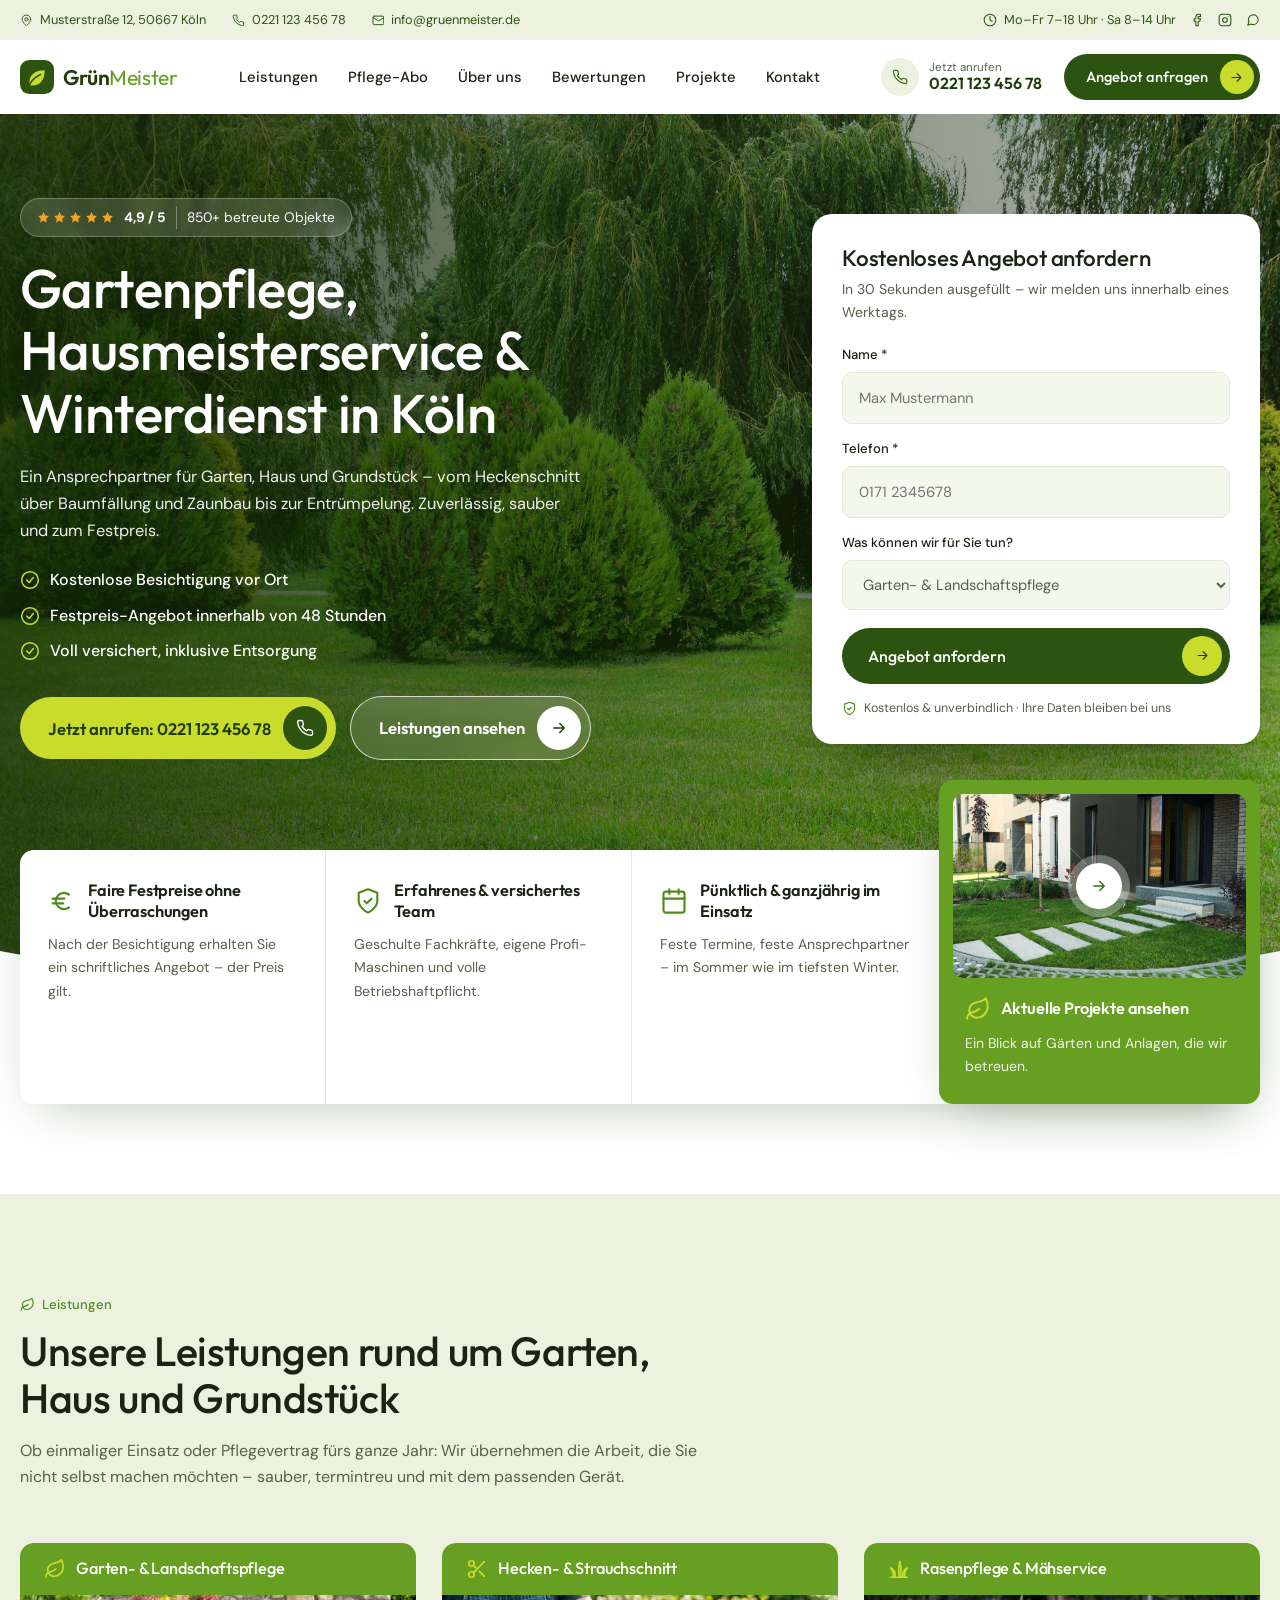
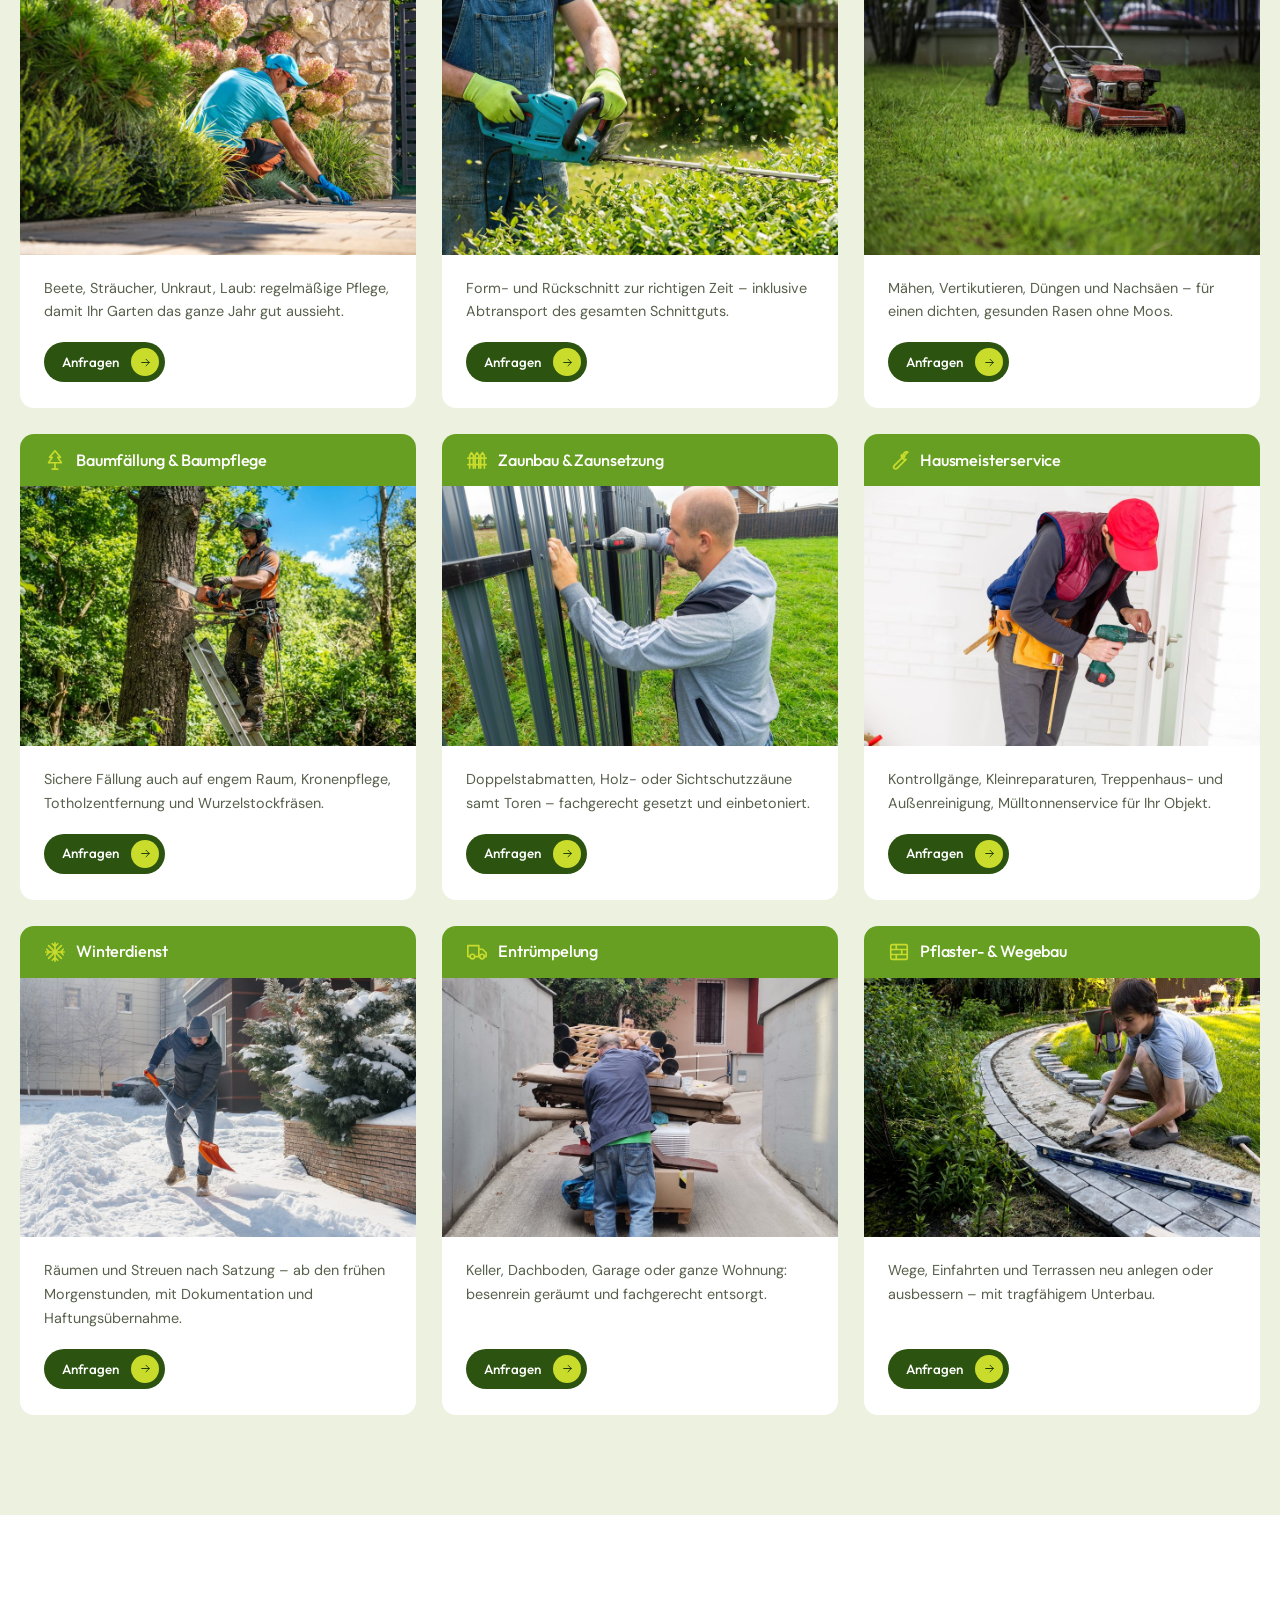
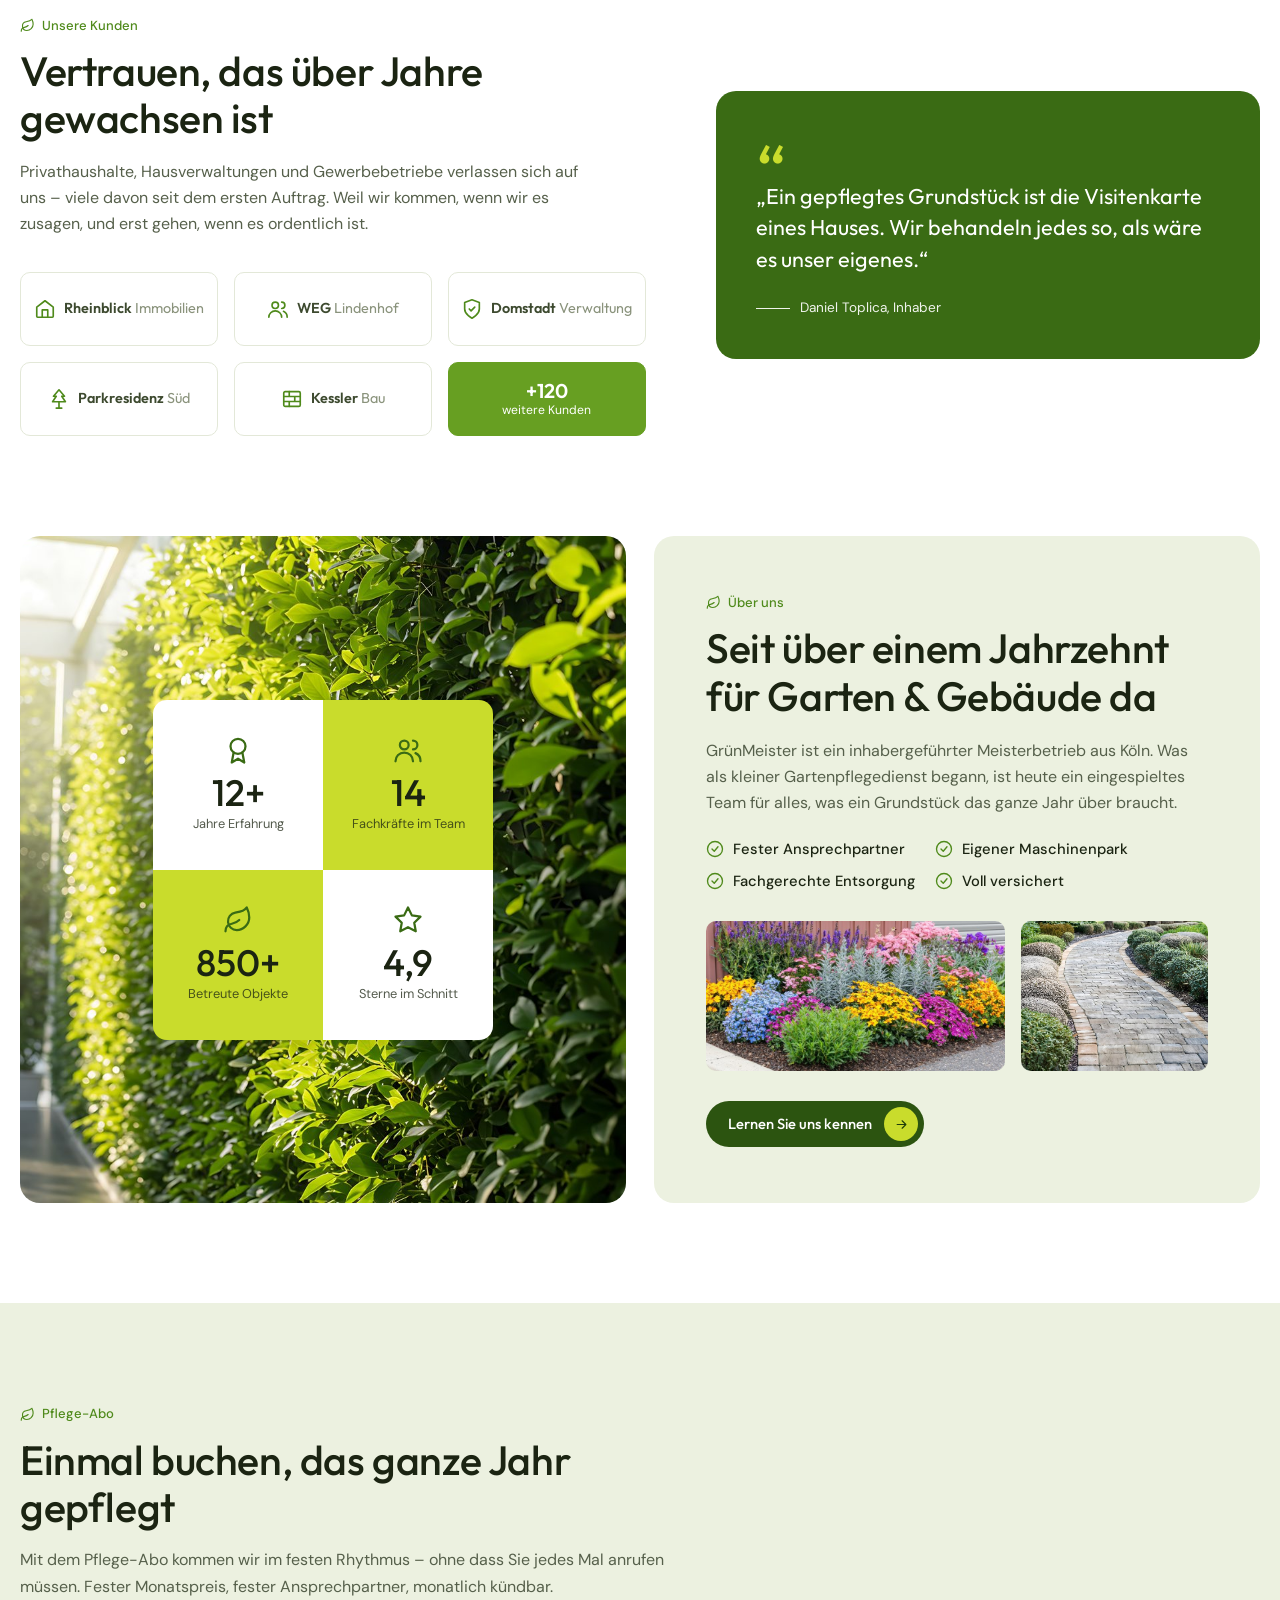
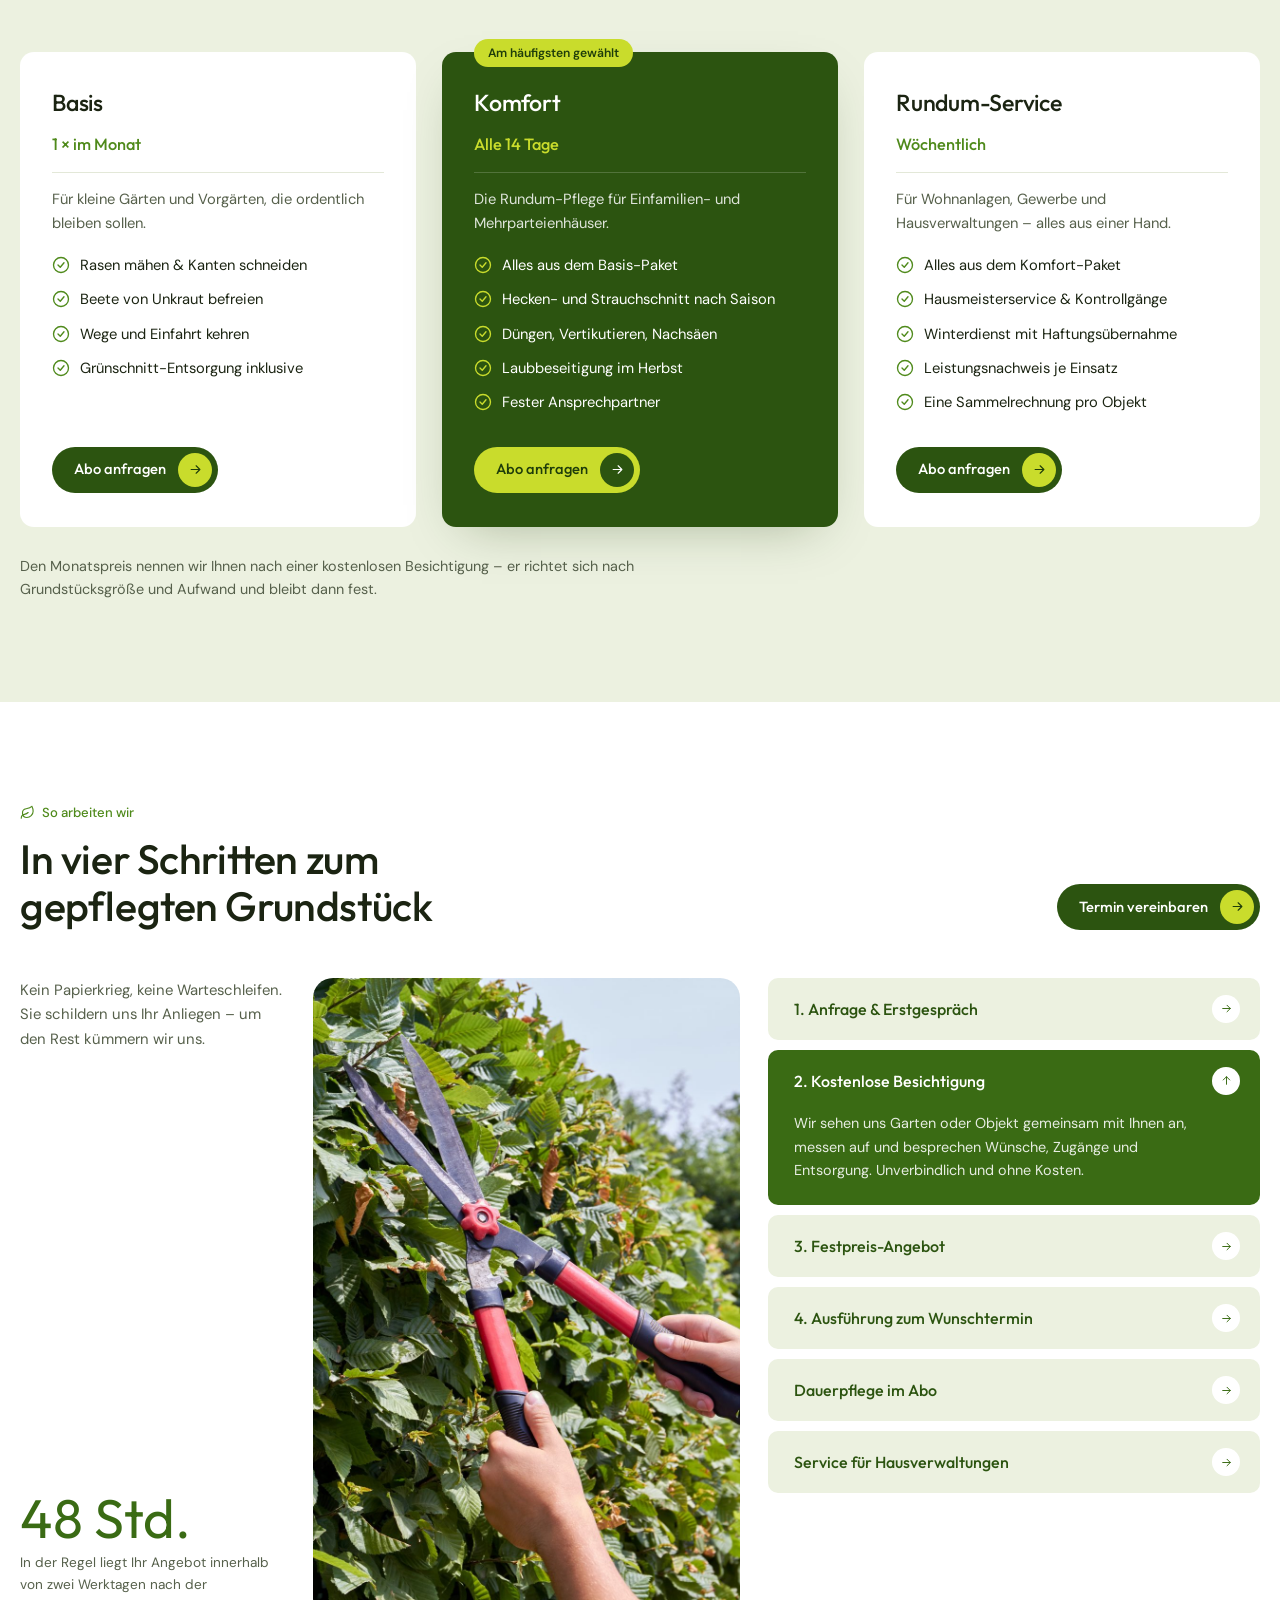
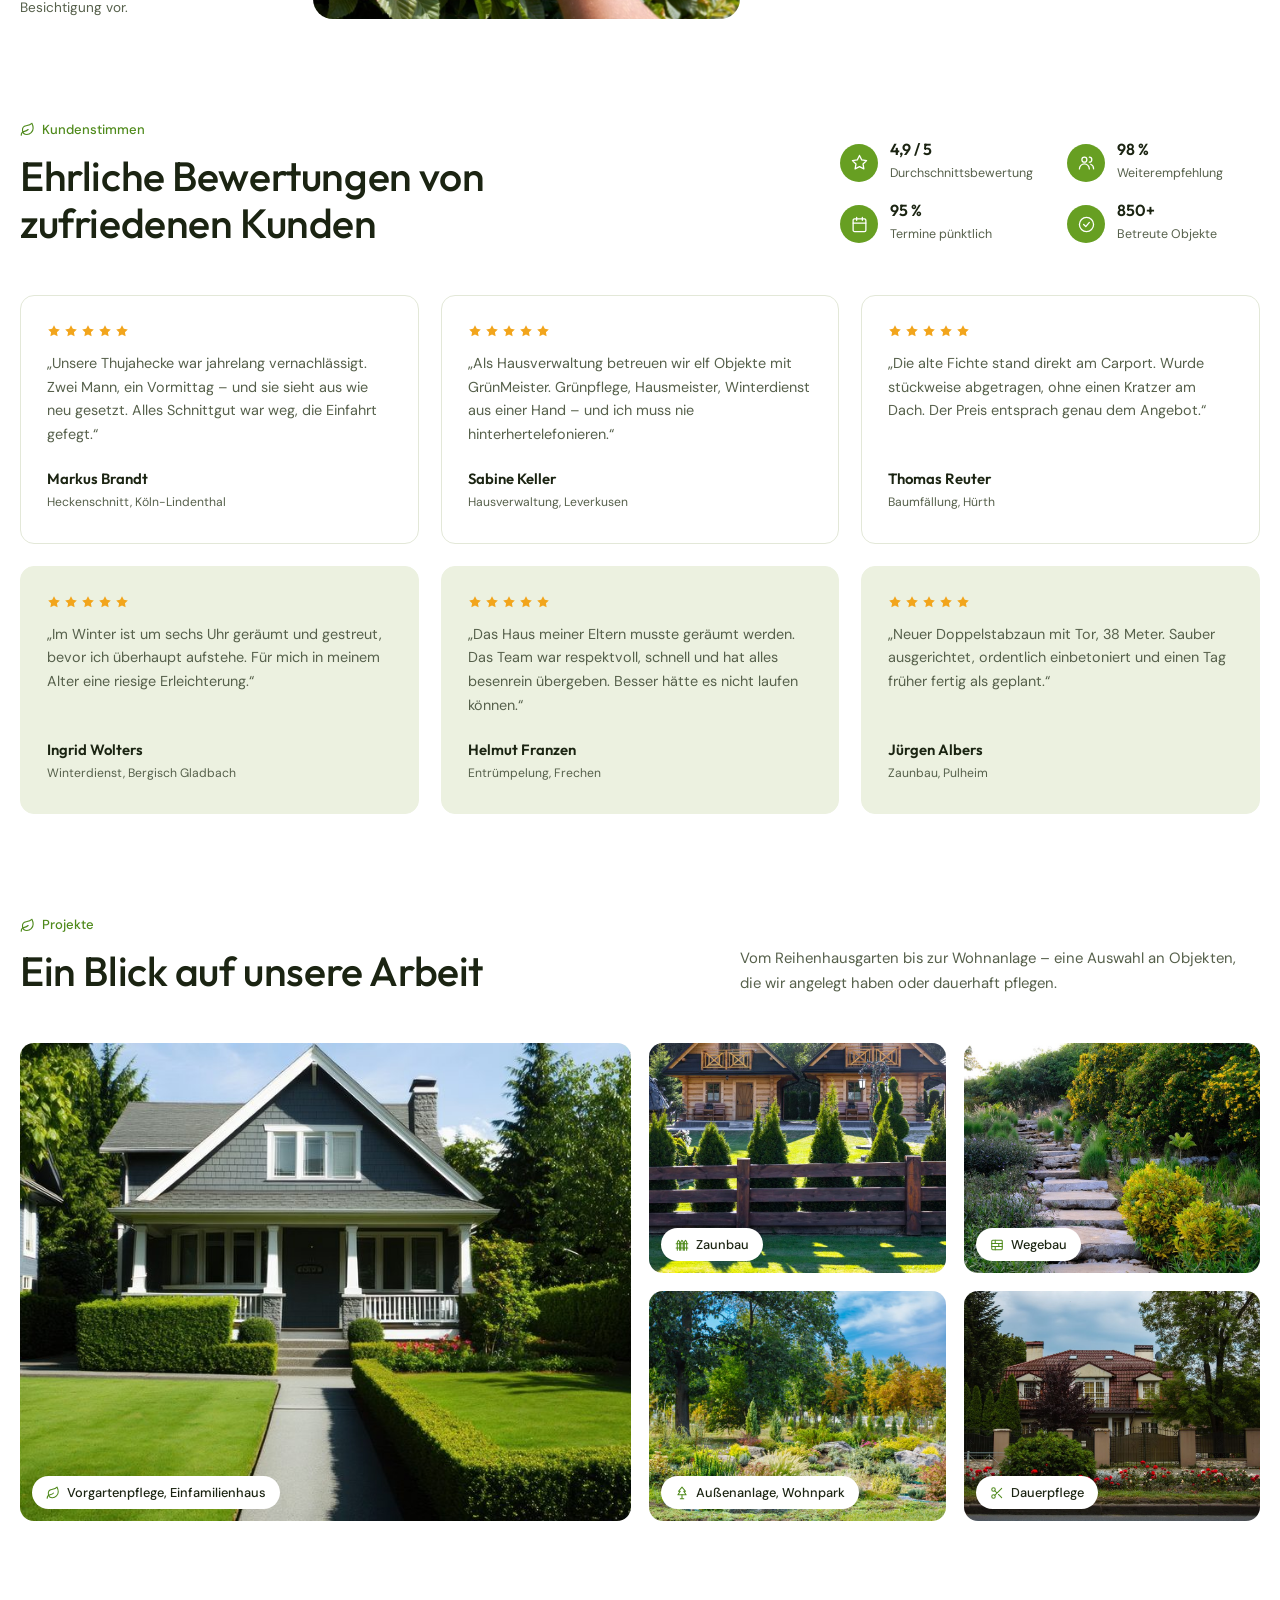
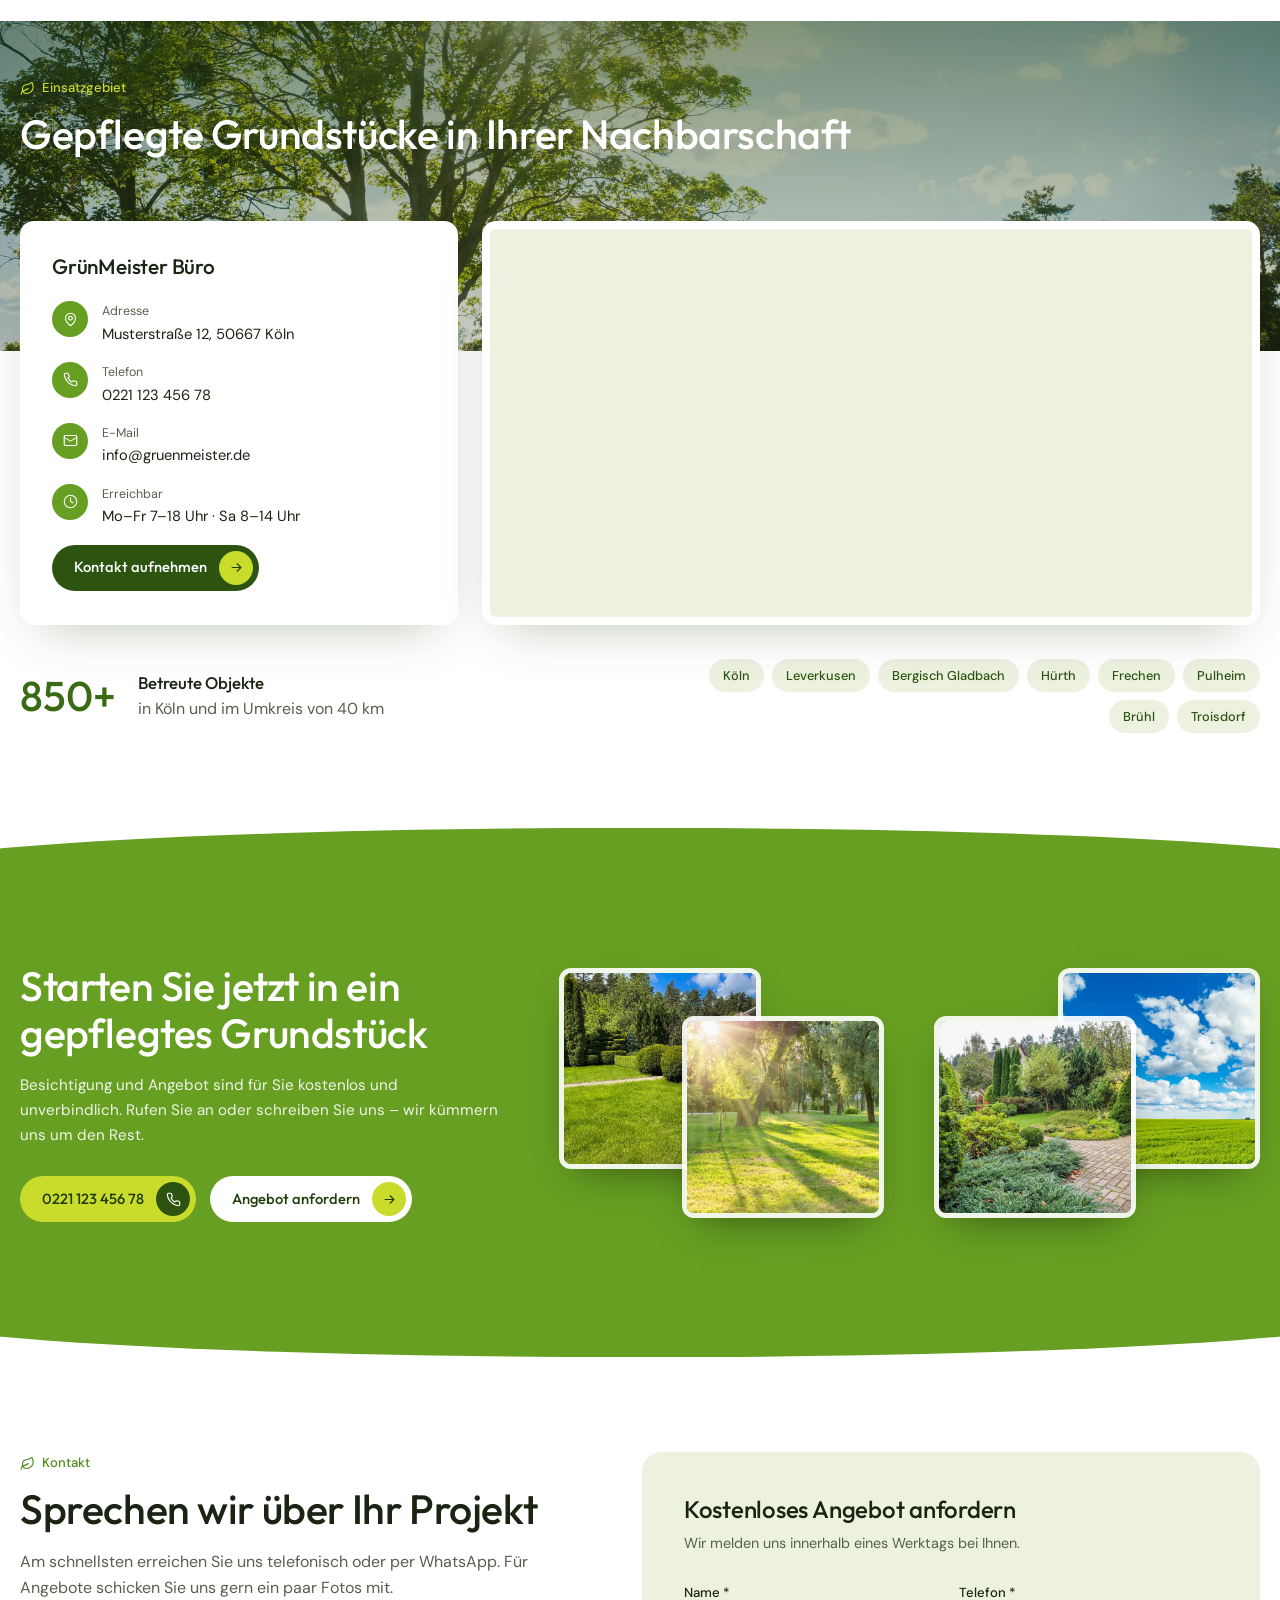
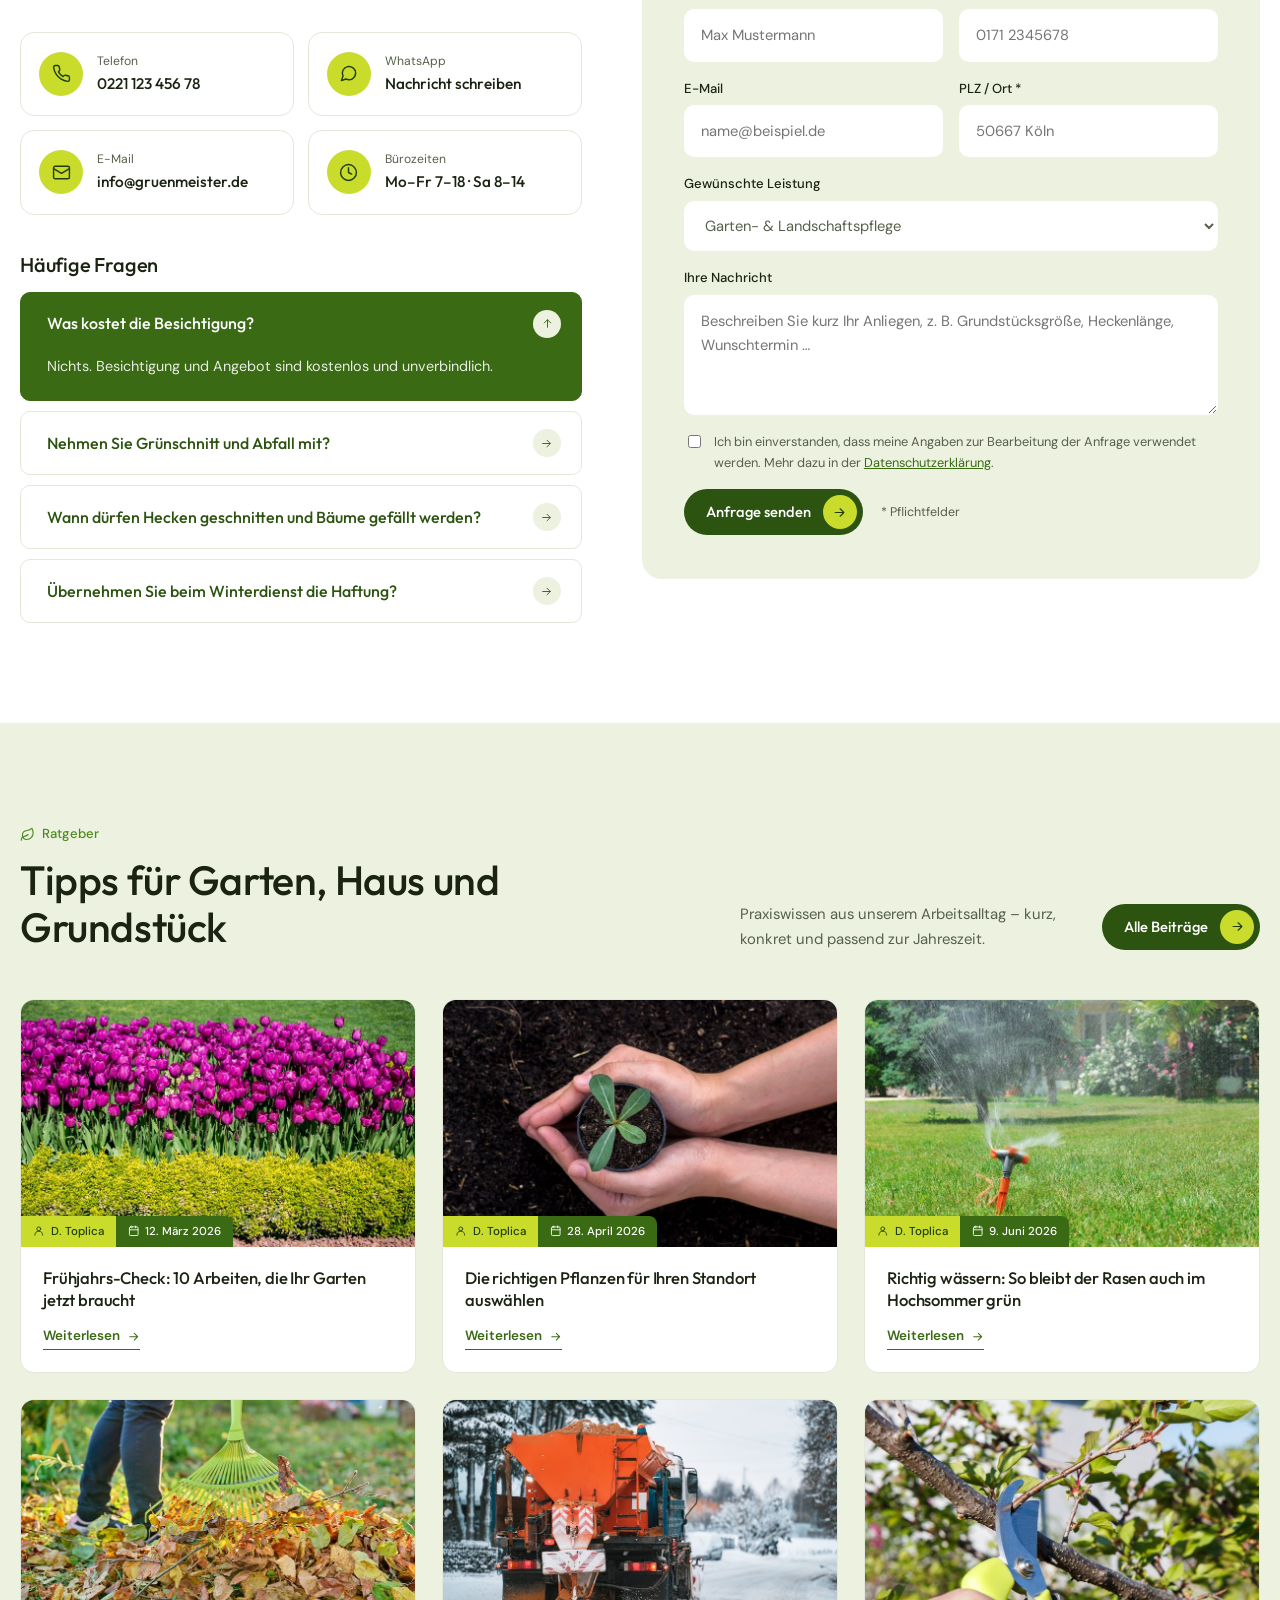
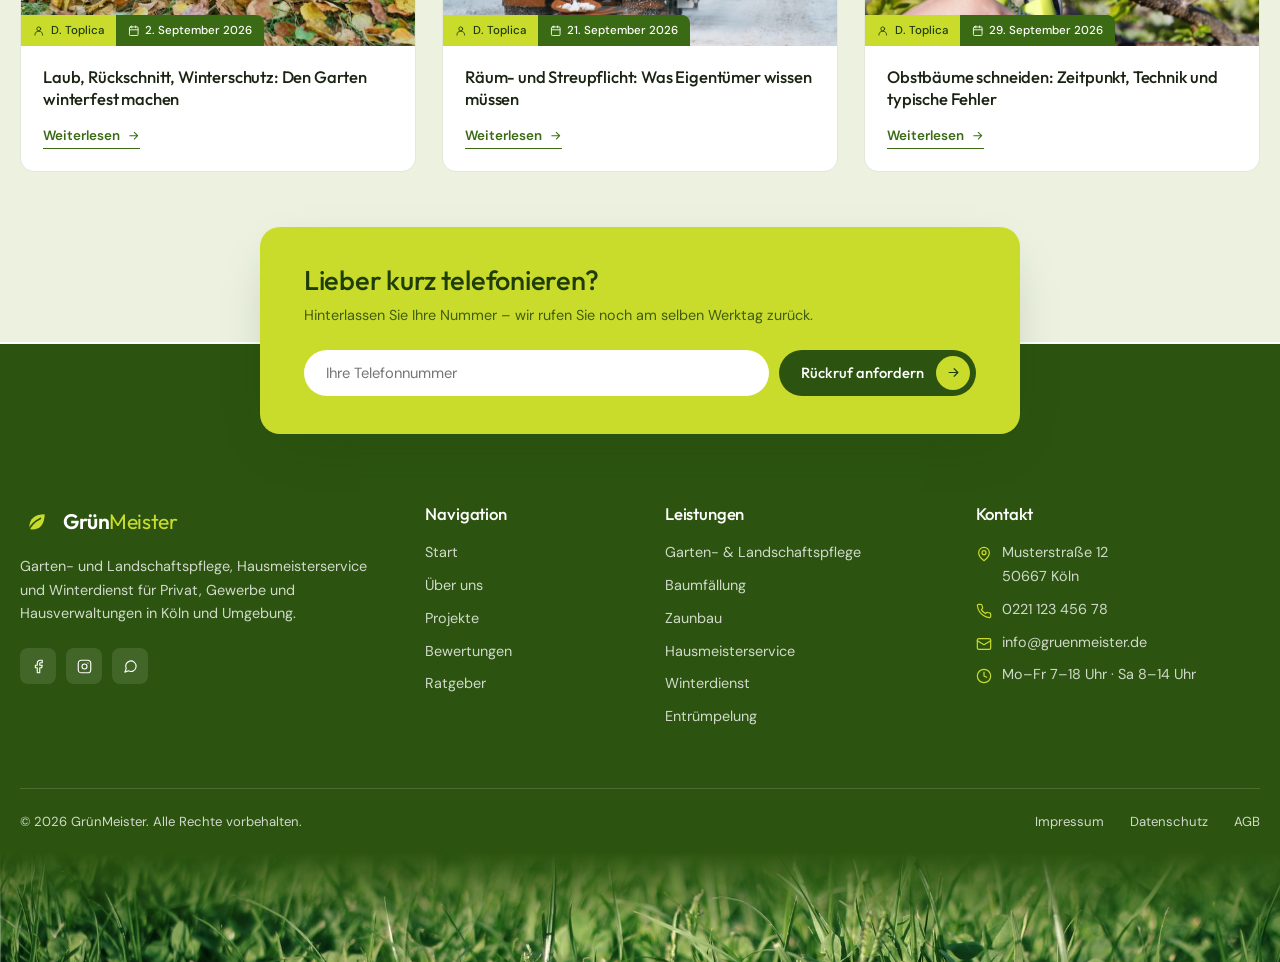
==== index.html @ 28cf7338 "GrünMeister Landingpage: Garten-, Hausmeister- und Winterdienst Statische Seite (HTML/CSS/JS) mit An" ====
<!DOCTYPE html>
<html lang="de">
<head>
<meta charset="utf-8">
<meta name="viewport" content="width=device-width, initial-scale=1">
<title>Gartenpflege, Hausmeisterservice &amp; Winterdienst in Köln | GrünMeister</title>
<meta name="description" content="GrünMeister ist Ihr Partner für Gartenpflege, Heckenschnitt, Baumfällung, Zaunbau, Hausmeisterservice, Winterdienst und Entrümpelung – zuverlässig, sauber und zum Festpreis.">
<!-- Google-Tag (gtag.js / Tag Manager) hier einfügen. Die Seite meldet die Ereignisse
     "phone_click", "whatsapp_click" und "lead_form_submit" an window.dataLayer (siehe assets/js/main.js). -->
<link rel="preconnect" href="https://fonts.googleapis.com">
<link rel="preconnect" href="https://fonts.gstatic.com" crossorigin>
<link href="https://fonts.googleapis.com/css2?family=DM+Sans:wght@400;500;600&family=Outfit:wght@400;500;600&display=swap" rel="stylesheet">
<link rel="stylesheet" href="assets/css/style.css">
<link rel="icon" href="data:image/svg+xml,%3Csvg xmlns='http://www.w3.org/2000/svg' viewBox='0 0 40 40'%3E%3Crect width='40' height='40' rx='11' fill='%232c5410'/%3E%3Cpath d='M11 27c0-10 7-15 18-15 0 11-5 18-15 18-1 0-2-.3-3-.8' fill='%23c9dc2c'/%3E%3C/svg%3E">
</head>
<body>

<!-- Icon-Sprite -->
<svg xmlns="http://www.w3.org/2000/svg" style="display:none">
  <symbol id="leaf" viewBox="0 0 24 24"><path d="M11 20A7 7 0 0 1 9.8 6.1C15.5 5 17 4.5 19 2c1 2 2 4.2 2 8 0 5.5-4.8 10-10 10Z"/><path d="M2 21c0-3 1.9-5.4 5.1-6C9.5 14.5 12 13 13 12"/></symbol>
  <symbol id="arrow" viewBox="0 0 24 24"><path d="M5 12h14M13 6l6 6-6 6"/></symbol>
  <symbol id="chev" viewBox="0 0 24 24"><path d="m6 9 6 6 6-6"/></symbol>
  <symbol id="pin" viewBox="0 0 24 24"><path d="M20 10c0 6-8 12-8 12s-8-6-8-12a8 8 0 0 1 16 0Z"/><circle cx="12" cy="10" r="3"/></symbol>
  <symbol id="mail" viewBox="0 0 24 24"><rect x="2" y="4" width="20" height="16" rx="2"/><path d="m22 7-10 6L2 7"/></symbol>
  <symbol id="phone" viewBox="0 0 24 24"><path d="M22 16.9v3a2 2 0 0 1-2.2 2 19.8 19.8 0 0 1-8.6-3.1 19.5 19.5 0 0 1-6-6A19.8 19.8 0 0 1 2.1 4.2 2 2 0 0 1 4.1 2h3a2 2 0 0 1 2 1.7c.1 1 .4 1.9.7 2.8a2 2 0 0 1-.5 2.1L8.1 9.9a16 16 0 0 0 6 6l1.3-1.3a2 2 0 0 1 2.1-.4c.9.3 1.8.6 2.8.7a2 2 0 0 1 1.7 2Z"/></symbol>
  <symbol id="clock" viewBox="0 0 24 24"><circle cx="12" cy="12" r="10"/><path d="M12 6v6l4 2"/></symbol>
  <symbol id="check" viewBox="0 0 24 24"><circle cx="12" cy="12" r="10"/><path d="m8 12 3 3 5-6"/></symbol>
  <symbol id="star" viewBox="0 0 24 24"><path d="m12 2 3.1 6.3 6.9 1-5 4.9 1.2 6.8-6.2-3.2L5.8 21 7 14.200 2 9.300l6.900-1Z"/></symbol>
  <symbol id="tree" viewBox="0 0 24 24"><path d="M12 22v-7M9 22h6"/><path d="M12 2 6 9h3l-4 6h14l-4-6h3Z"/></symbol>
  <symbol id="scissors" viewBox="0 0 24 24"><circle cx="6" cy="6" r="3"/><circle cx="6" cy="18" r="3"/><path d="M20 4 8.100 15.900M14.500 14.500 20 20M8.100 8.100 12 12"/></symbol>
  <symbol id="grass" viewBox="0 0 24 24"><path d="M3 21h18M6 21c0-5-1-8-3-10 3 1 5 4 5 10M12 21c0-7-1-12 1-17 1 5 2 10 1 17M18 21c0-5 1-8 3-10-3 1-5 4-5 10"/></symbol>
  <symbol id="fence" viewBox="0 0 24 24"><path d="M4 21V7l2-3 2 3v14M10 21V7l2-3 2 3v14M16 21V7l2-3 2 3v14M2 10h20M2 17h20"/></symbol>
  <symbol id="wrench" viewBox="0 0 24 24"><path d="M14.700 6.300a4 4 0 0 0 5 5l-9.900 9.900a2.100 2.100 0 0 1-3-3l9.900-9.900a4 4 0 0 1 5-5l-3 3-1 3Z" transform="rotate(0)"/></symbol>
  <symbol id="snow" viewBox="0 0 24 24"><path d="M12 2v20M2 12h20M5 5l14 14M19 5 5 19M9 3l3 3 3-3M9 21l3-3 3 3M3 9l3 3-3 3M21 9l-3 3 3 3"/></symbol>
  <symbol id="truck" viewBox="0 0 24 24"><path d="M14 17V5H2v12h2M14 9h4l4 4v4h-2M10 17h4"/><circle cx="7" cy="17" r="2.500"/><circle cx="17.500" cy="17" r="2.500"/></symbol>
  <symbol id="bricks" viewBox="0 0 24 24"><rect x="3" y="4" width="18" height="16" rx="1.500"/><path d="M3 9.300h18M3 14.700h18M9 4v5.300M15 9.300v5.400M9 14.700V20"/></symbol>
  <symbol id="shield" viewBox="0 0 24 24"><path d="M12 22s8-4 8-10V5l-8-3-8 3v7c0 6 8 10 8 10Z"/><path d="m9 12 2 2 4-4"/></symbol>
  <symbol id="calendar" viewBox="0 0 24 24"><rect x="3" y="4" width="18" height="18" rx="2"/><path d="M16 2v4M8 2v4M3 10h18"/></symbol>
  <symbol id="user" viewBox="0 0 24 24"><circle cx="12" cy="8" r="4"/><path d="M4 21a8 8 0 0 1 16 0"/></symbol>
  <symbol id="users" viewBox="0 0 24 24"><circle cx="9" cy="8" r="3.500"/><path d="M2 21a7 7 0 0 1 14 0M16 4.500a3.500 3.500 0 0 1 0 7M18 14.500a7 7 0 0 1 4 6.500"/></symbol>
  <symbol id="award" viewBox="0 0 24 24"><circle cx="12" cy="9" r="6"/><path d="m8.500 14-1.500 8 5-3 5 3-1.500-8"/></symbol>
  <symbol id="home" viewBox="0 0 24 24"><path d="m3 10 9-7 9 7v10a1 1 0 0 1-1 1H4a1 1 0 0 1-1-1Z"/><path d="M9 21v-8h6v8"/></symbol>
  <symbol id="euro" viewBox="0 0 24 24"><path d="M18 6.500A7 7 0 1 0 18 17.500M4 10h10M4 14h9"/></symbol>
  <symbol id="menu" viewBox="0 0 24 24"><path d="M4 7h16M4 12h16M4 17h16"/></symbol>
  <symbol id="chat" viewBox="0 0 24 24"><path d="M21 11.500a8.400 8.400 0 0 1-12.300 7.400L3 21l2.100-5.700A8.400 8.400 0 1 1 21 11.500Z"/></symbol>
  <symbol id="fb" viewBox="0 0 24 24"><path d="M18 2h-3a5 5 0 0 0-5 5v3H7v4h3v8h4v-8h3l1-4h-4V7a1 1 0 0 1 1-1h3Z"/></symbol>
  <symbol id="ig" viewBox="0 0 24 24"><rect x="2" y="2" width="20" height="20" rx="5"/><circle cx="12" cy="12" r="4"/><path d="M17.500 6.500h.01"/></symbol>
  <symbol id="logo" viewBox="0 0 40 40"><rect width="40" height="40" rx="11" fill="#2c5410"/><path d="M11 27c0-10 7-15 18-15 0 11-5 18-15 18-1 0-2-.3-3-.8" fill="#c9dc2c"/><path d="M10 31c3-7 8-11 14-14" fill="none" stroke="#2c5410" stroke-width="2" stroke-linecap="round"/></symbol>
</svg>

<div class="topbar">
  <div class="container">
    <ul>
      <li><svg class="i"><use href="#pin"/></svg> Musterstraße 12, 50667 Köln</li>
      <li><a href="tel:+4922112345678"><svg class="i"><use href="#phone"/></svg> 0221 123 456 78</a></li>
      <li class="hide-m"><a href="mailto:info@gruenmeister.de"><svg class="i"><use href="#mail"/></svg> info@gruenmeister.de</a></li>
    </ul>
    <ul class="social">
      <li><svg class="i"><use href="#clock"/></svg> Mo–Fr 7–18 Uhr · Sa 8–14 Uhr</li>
      <li><a href="#" aria-label="Facebook"><svg class="i"><use href="#fb"/></svg></a></li>
      <li><a href="#" aria-label="Instagram"><svg class="i"><use href="#ig"/></svg></a></li>
      <li><a href="#" aria-label="WhatsApp"><svg class="i"><use href="#chat"/></svg></a></li>
    </ul>
  </div>
</div>

<header class="nav">
  <div class="container">
    <a href="#top" class="logo"><svg><use href="#logo"/></svg><b>Grün<span>Meister</span></b></a>
    <nav class="nav-links" id="nav-links">
      <a href="#leistungen">Leistungen</a>
      <a href="#abo">Pflege-Abo</a>
      <a href="#ueber-uns">Über uns</a>
      <a href="#bewertungen">Bewertungen</a>
      <a href="#projekte">Projekte</a>
      <a href="#kontakt">Kontakt</a>
    </nav>
    <div class="nav-cta">
      <a href="tel:+4922112345678" class="nav-phone"><span><svg class="i"><use href="#phone"/></svg></span><div><small>Jetzt anrufen</small>0221 123 456 78</div></a>
      <a href="#kontakt" class="btn">Angebot anfragen <span class="ico"><svg class="i"><use href="#arrow"/></svg></span></a>
    </div>
    <button class="burger" aria-label="Menü" aria-controls="nav-links" aria-expanded="false"><svg class="i"><use href="#menu"/></svg></button>
  </div>
</header>

<main id="top">

<!-- Hero -->
<section class="hero">
  <img class="hero-bg" src="assets/img/hero.jpg" alt="Gepflegter Garten mit Rasenfläche und alten Bäumen">
  <div class="container hero-grid">
    <div class="hero-copy">
      <div class="hero-rating reveal"><span class="stars"><svg class="i"><use href="#star"/></svg><svg class="i"><use href="#star"/></svg><svg class="i"><use href="#star"/></svg><svg class="i"><use href="#star"/></svg><svg class="i"><use href="#star"/></svg></span> <b>4,9 / 5</b><span>850+ betreute Objekte</span></div>
      <h1 class="reveal" style="--d:.05s">Gartenpflege, Hausmeisterservice &amp; Winterdienst in Köln</h1>
      <p class="sub reveal" style="--d:.1s">Ein Ansprechpartner für Garten, Haus und Grundstück – vom Heckenschnitt über Baumfällung und Zaunbau bis zur Entrümpelung. Zuverlässig, sauber und zum Festpreis.</p>
      <ul class="hero-checks reveal" style="--d:.15s">
        <li><svg class="i"><use href="#check"/></svg> Kostenlose Besichtigung vor Ort</li>
        <li><svg class="i"><use href="#check"/></svg> Festpreis-Angebot innerhalb von 48 Stunden</li>
        <li><svg class="i"><use href="#check"/></svg> Voll versichert, inklusive Entsorgung</li>
      </ul>
      <div class="hero-actions reveal" style="--d:.2s">
        <a href="tel:+4922112345678" class="btn btn-lime">Jetzt anrufen: 0221 123 456 78 <span class="ico"><svg class="i"><use href="#phone"/></svg></span></a>
        <a href="#leistungen" class="btn btn-ghost">Leistungen ansehen <span class="ico"><svg class="i"><use href="#arrow"/></svg></span></a>
      </div>
    </div>
    <div class="hero-form reveal" style="--d:.15s" data-form-wrap>
      <h2>Kostenloses Angebot anfordern</h2>
      <p>In 30 Sekunden ausgefüllt – wir melden uns innerhalb eines Werktags.</p>
      <form data-demo data-form-name="hero">
        <div class="field"><label for="h-name">Name *</label><input id="h-name" name="name" required autocomplete="name" placeholder="Max Mustermann"></div>
        <div class="field"><label for="h-tel">Telefon *</label><input id="h-tel" name="telefon" type="tel" required autocomplete="tel" placeholder="0171 2345678"></div>
        <div class="field"><label for="h-leistung">Was können wir für Sie tun?</label>
          <select id="h-leistung" name="leistung">
            <option>Garten- &amp; Landschaftspflege</option>
            <option>Hecken- &amp; Strauchschnitt</option>
            <option>Rasenpflege &amp; Mähservice</option>
            <option>Baumfällung &amp; Baumpflege</option>
            <option>Zaunbau &amp; Zaunsetzung</option>
            <option>Hausmeisterservice</option>
            <option>Winterdienst</option>
            <option>Entrümpelung</option>
            <option>Pflaster- &amp; Wegebau</option>
            <option>Pflege-Abo</option>
            <option>Sonstiges</option>
          </select>
        </div>
        <button class="btn btn-block" type="submit">Angebot anfordern <span class="ico"><svg class="i"><use href="#arrow"/></svg></span></button>
      </form>
      <div class="form-ok" role="status">Vielen Dank! Wir melden uns in Kürze bei Ihnen.</div>
      <small class="hero-form-note"><svg class="i"><use href="#shield"/></svg> Kostenlos &amp; unverbindlich · Ihre Daten bleiben bei uns</small>
    </div>
  </div>
  <svg class="hero-curve" viewBox="0 0 1440 90" preserveAspectRatio="none" aria-hidden="true"><path d="M0 90V40C360 100 1080 100 1440 40v50Z" fill="#fff"/></svg>
</section>

<div class="features">
  <div class="container">
    <div class="features-card reveal">
      <div class="feature">
        <div class="feature-top"><svg class="i"><use href="#euro"/></svg><h3>Faire Festpreise ohne Überraschungen</h3></div>
        <p>Nach der Besichtigung erhalten Sie ein schriftliches Angebot – der Preis gilt.</p>
      </div>
      <div class="feature">
        <div class="feature-top"><svg class="i"><use href="#shield"/></svg><h3>Erfahrenes &amp; versichertes Team</h3></div>
        <p>Geschulte Fachkräfte, eigene Profi-Maschinen und volle Betriebshaftpflicht.</p>
      </div>
      <div class="feature">
        <div class="feature-top"><svg class="i"><use href="#calendar"/></svg><h3>Pünktlich &amp; ganzjährig im Einsatz</h3></div>
        <p>Feste Termine, feste Ansprechpartner – im Sommer wie im tiefsten Winter.</p>
      </div>
      <a href="#projekte" class="feature-highlight">
        <div class="thumb"><img src="assets/img/hero-card.jpg" alt="Vorgarten mit Trittplatten und frischem Rasen"><span><svg class="i"><use href="#arrow"/></svg></span></div>
        <h3><svg class="i"><use href="#leaf"/></svg> Aktuelle Projekte ansehen</h3>
        <p>Ein Blick auf Gärten und Anlagen, die wir betreuen.</p>
      </a>
    </div>
  </div>
</div>

<!-- Leistungen -->
<section class="section bg-sage" id="leistungen">
  <div class="container">
    <div class="section-head reveal">
      <span class="eyebrow"><svg class="i"><use href="#leaf"/></svg> Leistungen</span>
      <h2>Unsere Leistungen rund um Garten, Haus und Grundstück</h2>
      <p>Ob einmaliger Einsatz oder Pflegevertrag fürs ganze Jahr: Wir übernehmen die Arbeit, die Sie nicht selbst machen möchten – sauber, termintreu und mit dem passenden Gerät.</p>
    </div>
    <div class="services">
      <article class="service reveal">
        <header><svg class="i"><use href="#leaf"/></svg><h3>Garten- &amp; Landschaftspflege</h3></header>
        <div class="pic"><img src="assets/img/leistung-gartenpflege.jpg" alt="Gärtner pflegt ein Beet vor einer Natursteinmauer" loading="lazy"></div>
        <div class="body"><p>Beete, Sträucher, Unkraut, Laub: regelmäßige Pflege, damit Ihr Garten das ganze Jahr gut aussieht.</p><a href="#kontakt" class="btn btn-sm">Anfragen <span class="ico"><svg class="i"><use href="#arrow"/></svg></span></a></div>
      </article>
      <article class="service reveal" style="--d:.08s">
        <header><svg class="i"><use href="#scissors"/></svg><h3>Hecken- &amp; Strauchschnitt</h3></header>
        <div class="pic"><img src="assets/img/leistung-hecke.jpg" alt="Hecke wird mit der Heckenschere in Form geschnitten" loading="lazy"></div>
        <div class="body"><p>Form- und Rückschnitt zur richtigen Zeit – inklusive Abtransport des gesamten Schnittguts.</p><a href="#kontakt" class="btn btn-sm">Anfragen <span class="ico"><svg class="i"><use href="#arrow"/></svg></span></a></div>
      </article>
      <article class="service reveal" style="--d:.16s">
        <header><svg class="i"><use href="#grass"/></svg><h3>Rasenpflege &amp; Mähservice</h3></header>
        <div class="pic"><img src="assets/img/leistung-rasen.jpg" alt="Rasenmäher auf dichtem grünen Rasen" loading="lazy"></div>
        <div class="body"><p>Mähen, Vertikutieren, Düngen und Nachsäen – für einen dichten, gesunden Rasen ohne Moos.</p><a href="#kontakt" class="btn btn-sm">Anfragen <span class="ico"><svg class="i"><use href="#arrow"/></svg></span></a></div>
      </article>
      <article class="service reveal">
        <header><svg class="i"><use href="#tree"/></svg><h3>Baumfällung &amp; Baumpflege</h3></header>
        <div class="pic"><img src="assets/img/leistung-baum.jpg" alt="Baumpfleger mit Motorsäge am Stamm" loading="lazy"></div>
        <div class="body"><p>Sichere Fällung auch auf engem Raum, Kronenpflege, Totholzentfernung und Wurzelstockfräsen.</p><a href="#kontakt" class="btn btn-sm">Anfragen <span class="ico"><svg class="i"><use href="#arrow"/></svg></span></a></div>
      </article>
      <article class="service reveal" style="--d:.08s">
        <header><svg class="i"><use href="#fence"/></svg><h3>Zaunbau &amp; Zaunsetzung</h3></header>
        <div class="pic"><img src="assets/img/leistung-zaun.jpg" alt="Monteur verschraubt einen Metallzaun" loading="lazy"></div>
        <div class="body"><p>Doppelstabmatten, Holz- oder Sichtschutzzäune samt Toren – fachgerecht gesetzt und einbetoniert.</p><a href="#kontakt" class="btn btn-sm">Anfragen <span class="ico"><svg class="i"><use href="#arrow"/></svg></span></a></div>
      </article>
      <article class="service reveal" style="--d:.16s">
        <header><svg class="i"><use href="#wrench"/></svg><h3>Hausmeisterservice</h3></header>
        <div class="pic"><img src="assets/img/leistung-hausmeister.jpg" alt="Hausmeister repariert ein Türschloss" loading="lazy"></div>
        <div class="body"><p>Kontrollgänge, Kleinreparaturen, Treppenhaus- und Außenreinigung, Mülltonnenservice für Ihr Objekt.</p><a href="#kontakt" class="btn btn-sm">Anfragen <span class="ico"><svg class="i"><use href="#arrow"/></svg></span></a></div>
      </article>
      <article class="service reveal">
        <header><svg class="i"><use href="#snow"/></svg><h3>Winterdienst</h3></header>
        <div class="pic"><img src="assets/img/leistung-winter.jpg" alt="Schneeräumung auf einem Gehweg vor dem Haus" loading="lazy"></div>
        <div class="body"><p>Räumen und Streuen nach Satzung – ab den frühen Morgenstunden, mit Dokumentation und Haftungsübernahme.</p><a href="#kontakt" class="btn btn-sm">Anfragen <span class="ico"><svg class="i"><use href="#arrow"/></svg></span></a></div>
      </article>
      <article class="service reveal" style="--d:.08s">
        <header><svg class="i"><use href="#truck"/></svg><h3>Entrümpelung</h3></header>
        <div class="pic"><img src="assets/img/leistung-entruempelung.jpg" alt="Mitarbeiter transportiert Sperrgut mit einem Wagen ab" loading="lazy"></div>
        <div class="body"><p>Keller, Dachboden, Garage oder ganze Wohnung: besenrein geräumt und fachgerecht entsorgt.</p><a href="#kontakt" class="btn btn-sm">Anfragen <span class="ico"><svg class="i"><use href="#arrow"/></svg></span></a></div>
      </article>
      <article class="service reveal" style="--d:.16s">
        <header><svg class="i"><use href="#bricks"/></svg><h3>Pflaster- &amp; Wegebau</h3></header>
        <div class="pic"><img src="assets/img/leistung-pflaster.jpg" alt="Gartenweg wird mit Pflastersteinen verlegt" loading="lazy"></div>
        <div class="body"><p>Wege, Einfahrten und Terrassen neu anlegen oder ausbessern – mit tragfähigem Unterbau.</p><a href="#kontakt" class="btn btn-sm">Anfragen <span class="ico"><svg class="i"><use href="#arrow"/></svg></span></a></div>
      </article>
    </div>
  </div>
</section>

<!-- Kunden -->
<section class="section" id="kunden">
  <div class="container clients">
    <div class="reveal">
      <span class="eyebrow"><svg class="i"><use href="#leaf"/></svg> Unsere Kunden</span>
      <h2>Vertrauen, das über Jahre gewachsen ist</h2>
      <p class="lead">Privathaushalte, Hausverwaltungen und Gewerbebetriebe verlassen sich auf uns – viele davon seit dem ersten Auftrag. Weil wir kommen, wenn wir es zusagen, und erst gehen, wenn es ordentlich ist.</p>
      <div class="logo-grid">
        <div class="logo-tile"><svg class="i"><use href="#home"/></svg><span>Rheinblick <small>Immobilien</small></span></div>
        <div class="logo-tile"><svg class="i"><use href="#users"/></svg><span>WEG <small>Lindenhof</small></span></div>
        <div class="logo-tile"><svg class="i"><use href="#shield"/></svg><span>Domstadt <small>Verwaltung</small></span></div>
        <div class="logo-tile"><svg class="i"><use href="#tree"/></svg><span>Parkresidenz <small>Süd</small></span></div>
        <div class="logo-tile"><svg class="i"><use href="#bricks"/></svg><span>Kessler <small>Bau</small></span></div>
        <div class="logo-tile more"><b>+120</b><span>weitere Kunden</span></div>
      </div>
    </div>
    <figure class="owner reveal" style="--d:.15s">
      <span class="qmark">“</span>
      <figcaption>
        <blockquote>„Ein gepflegtes Grundstück ist die Visitenkarte eines Hauses. Wir behandeln jedes so, als wäre es unser eigenes.“</blockquote>
        <cite>Daniel Toplica, Inhaber</cite>
      </figcaption>
    </figure>
  </div>
</section>

<!-- Über uns -->
<section class="section" id="ueber-uns" style="padding-top:0">
  <div class="container about">
    <div class="stats-card reveal">
      <img src="assets/img/stats.jpg" alt="" loading="lazy">
      <div class="stats-grid">
        <div class="stat"><svg class="i"><use href="#award"/></svg><b>12+</b><span>Jahre Erfahrung</span></div>
        <div class="stat"><svg class="i"><use href="#users"/></svg><b>14</b><span>Fachkräfte im Team</span></div>
        <div class="stat"><svg class="i"><use href="#leaf"/></svg><b>850+</b><span>Betreute Objekte</span></div>
        <div class="stat"><svg class="i"><use href="#star"/></svg><b>4,9</b><span>Sterne im Schnitt</span></div>
      </div>
    </div>
    <div class="about-card reveal" style="--d:.15s">
      <span class="eyebrow"><svg class="i"><use href="#leaf"/></svg> Über uns</span>
      <h2>Seit über einem Jahrzehnt für Garten &amp; Gebäude da</h2>
      <p>GrünMeister ist ein inhabergeführter Meisterbetrieb aus Köln. Was als kleiner Gartenpflegedienst begann, ist heute ein eingespieltes Team für alles, was ein Grundstück das ganze Jahr über braucht.</p>
      <ul class="checks">
        <li><svg class="i"><use href="#check"/></svg> Fester Ansprechpartner</li>
        <li><svg class="i"><use href="#check"/></svg> Eigener Maschinenpark</li>
        <li><svg class="i"><use href="#check"/></svg> Fachgerechte Entsorgung</li>
        <li><svg class="i"><use href="#check"/></svg> Voll versichert</li>
      </ul>
      <div class="about-imgs">
        <img src="assets/img/about-1.jpg" alt="Bunt bepflanztes Staudenbeet" loading="lazy">
        <img src="assets/img/about-2.jpg" alt="Gepflasterter Gartenweg mit Formgehölzen" loading="lazy">
      </div>
      <a href="#kontakt" class="btn">Lernen Sie uns kennen <span class="ico"><svg class="i"><use href="#arrow"/></svg></span></a>
    </div>
  </div>
</section>

<!-- Abo -->
<section class="section bg-sage" id="abo">
  <div class="container">
    <div class="section-head reveal">
      <span class="eyebrow"><svg class="i"><use href="#leaf"/></svg> Pflege-Abo</span>
      <h2>Einmal buchen, das ganze Jahr gepflegt</h2>
      <p>Mit dem Pflege-Abo kommen wir im festen Rhythmus – ohne dass Sie jedes Mal anrufen müssen. Fester Monatspreis, fester Ansprechpartner, monatlich kündbar.</p>
    </div>
    <div class="plans">
      <article class="plan reveal" style="--d:0s">
        <h3>Basis</h3>
        <div class="rhythm">1 × im Monat</div>
        <p>Für kleine Gärten und Vorgärten, die ordentlich bleiben sollen.</p>
        <ul><li><svg class="i"><use href="#check"/></svg> Rasen mähen &amp; Kanten schneiden</li><li><svg class="i"><use href="#check"/></svg> Beete von Unkraut befreien</li><li><svg class="i"><use href="#check"/></svg> Wege und Einfahrt kehren</li><li><svg class="i"><use href="#check"/></svg> Grünschnitt-Entsorgung inklusive</li></ul>
        <a href="#kontakt" class="btn" data-service="Pflege-Abo">Abo anfragen <span class="ico"><svg class="i"><use href="#arrow"/></svg></span></a>
      </article>
      <article class="plan featured reveal" style="--d:0.08s">
        <span class="tag">Am häufigsten gewählt</span><h3>Komfort</h3>
        <div class="rhythm">Alle 14 Tage</div>
        <p>Die Rundum-Pflege für Einfamilien- und Mehrparteienhäuser.</p>
        <ul><li><svg class="i"><use href="#check"/></svg> Alles aus dem Basis-Paket</li><li><svg class="i"><use href="#check"/></svg> Hecken- und Strauchschnitt nach Saison</li><li><svg class="i"><use href="#check"/></svg> Düngen, Vertikutieren, Nachsäen</li><li><svg class="i"><use href="#check"/></svg> Laubbeseitigung im Herbst</li><li><svg class="i"><use href="#check"/></svg> Fester Ansprechpartner</li></ul>
        <a href="#kontakt" class="btn btn-lime" data-service="Pflege-Abo">Abo anfragen <span class="ico"><svg class="i"><use href="#arrow"/></svg></span></a>
      </article>
      <article class="plan reveal" style="--d:0.16s">
        <h3>Rundum-Service</h3>
        <div class="rhythm">Wöchentlich</div>
        <p>Für Wohnanlagen, Gewerbe und Hausverwaltungen – alles aus einer Hand.</p>
        <ul><li><svg class="i"><use href="#check"/></svg> Alles aus dem Komfort-Paket</li><li><svg class="i"><use href="#check"/></svg> Hausmeisterservice &amp; Kontrollgänge</li><li><svg class="i"><use href="#check"/></svg> Winterdienst mit Haftungsübernahme</li><li><svg class="i"><use href="#check"/></svg> Leistungsnachweis je Einsatz</li><li><svg class="i"><use href="#check"/></svg> Eine Sammelrechnung pro Objekt</li></ul>
        <a href="#kontakt" class="btn" data-service="Pflege-Abo">Abo anfragen <span class="ico"><svg class="i"><use href="#arrow"/></svg></span></a>
      </article>
    </div>
    <p class="plan-note reveal">Den Monatspreis nennen wir Ihnen nach einer kostenlosen Besichtigung – er richtet sich nach Grundstücksgröße und Aufwand und bleibt dann fest.</p>
  </div>
</section>

<!-- Ablauf -->
<section class="section" id="ablauf">
  <div class="container">
    <div class="split-head reveal">
      <div>
        <span class="eyebrow"><svg class="i"><use href="#leaf"/></svg> So arbeiten wir</span>
        <h2>In vier Schritten zum gepflegten Grundstück</h2>
      </div>
      <a href="#kontakt" class="btn">Termin vereinbaren <span class="ico"><svg class="i"><use href="#arrow"/></svg></span></a>
    </div>
    <div class="process">
      <div class="process-intro reveal">
        <p>Kein Papierkrieg, keine Warteschleifen. Sie schildern uns Ihr Anliegen – um den Rest kümmern wir uns.</p>
        <div><span class="big">48 Std.</span><small>In der Regel liegt Ihr Angebot innerhalb von zwei Werktagen nach der Besichtigung vor.</small></div>
      </div>
      <div class="process-img reveal" style="--d:.1s"><img src="assets/img/ablauf.jpg" alt="Heckenschnitt mit der Handschere" loading="lazy"></div>
      <div class="acc reveal" style="--d:.2s">
        <div class="acc-item">
          <button aria-expanded="false">1. Anfrage &amp; Erstgespräch <span class="ico"><svg class="i"><use href="#arrow"/></svg></span></button>
          <div class="acc-panel"><div><p>Rufen Sie an oder schreiben Sie uns. Wir klären kurz, worum es geht, und vereinbaren einen Termin vor Ort.</p></div></div>
        </div>
        <div class="acc-item open">
          <button aria-expanded="true">2. Kostenlose Besichtigung <span class="ico"><svg class="i"><use href="#arrow"/></svg></span></button>
          <div class="acc-panel"><div><p>Wir sehen uns Garten oder Objekt gemeinsam mit Ihnen an, messen auf und besprechen Wünsche, Zugänge und Entsorgung. Unverbindlich und ohne Kosten.</p></div></div>
        </div>
        <div class="acc-item">
          <button aria-expanded="false">3. Festpreis-Angebot <span class="ico"><svg class="i"><use href="#arrow"/></svg></span></button>
          <div class="acc-panel"><div><p>Sie erhalten ein schriftliches Angebot mit allen Positionen. Was dort steht, gilt – Nachträge gibt es nur nach Absprache.</p></div></div>
        </div>
        <div class="acc-item">
          <button aria-expanded="false">4. Ausführung zum Wunschtermin <span class="ico"><svg class="i"><use href="#arrow"/></svg></span></button>
          <div class="acc-panel"><div><p>Unser Team rückt mit passendem Gerät an, arbeitet zügig und hinterlässt alles sauber. Grünschnitt und Abfall nehmen wir mit.</p></div></div>
        </div>
        <div class="acc-item">
          <button aria-expanded="false">Dauerpflege im Abo <span class="ico"><svg class="i"><use href="#arrow"/></svg></span></button>
          <div class="acc-panel"><div><p>Auf Wunsch betreuen wir Ihr Grundstück im festen Rhythmus – wöchentlich, 14-tägig oder monatlich, mit monatlich kündbarem Vertrag.</p></div></div>
        </div>
        <div class="acc-item">
          <button aria-expanded="false">Service für Hausverwaltungen <span class="ico"><svg class="i"><use href="#arrow"/></svg></span></button>
          <div class="acc-panel"><div><p>Ein Rahmenvertrag für Grünpflege, Hausmeisterdienst und Winterdienst – mit Leistungsnachweis und einer Sammelrechnung je Objekt.</p></div></div>
        </div>
      </div>
    </div>
  </div>
</section>

<!-- Bewertungen -->
<section class="section" id="bewertungen" style="padding-top:0">
  <div class="container">
    <div class="split-head reveal">
      <div>
        <span class="eyebrow"><svg class="i"><use href="#leaf"/></svg> Kundenstimmen</span>
        <h2>Ehrliche Bewertungen von zufriedenen Kunden</h2>
      </div>
      <div class="rating-stats">
        <div><span><svg class="i"><use href="#star"/></svg></span><p><b>4,9 / 5</b><small>Durchschnittsbewertung</small></p></div>
        <div><span><svg class="i"><use href="#users"/></svg></span><p><b>98 %</b><small>Weiterempfehlung</small></p></div>
        <div><span><svg class="i"><use href="#calendar"/></svg></span><p><b>95 %</b><small>Termine pünktlich</small></p></div>
        <div><span><svg class="i"><use href="#check"/></svg></span><p><b>850+</b><small>Betreute Objekte</small></p></div>
      </div>
    </div>
    <div class="reviews">
      <article class="review reveal">
        <div class="stars"><svg class="i"><use href="#star"/></svg><svg class="i"><use href="#star"/></svg><svg class="i"><use href="#star"/></svg><svg class="i"><use href="#star"/></svg><svg class="i"><use href="#star"/></svg></div>
        <p>„Unsere Thujahecke war jahrelang vernachlässigt. Zwei Mann, ein Vormittag – und sie sieht aus wie neu gesetzt. Alles Schnittgut war weg, die Einfahrt gefegt.“</p>
        <footer><div><b>Markus Brandt</b><small>Heckenschnitt, Köln-Lindenthal</small></div></footer>
      </article>
      <article class="review reveal" style="--d:.08s">
        <div class="stars"><svg class="i"><use href="#star"/></svg><svg class="i"><use href="#star"/></svg><svg class="i"><use href="#star"/></svg><svg class="i"><use href="#star"/></svg><svg class="i"><use href="#star"/></svg></div>
        <p>„Als Hausverwaltung betreuen wir elf Objekte mit GrünMeister. Grünpflege, Hausmeister, Winterdienst aus einer Hand – und ich muss nie hinterhertelefonieren.“</p>
        <footer><div><b>Sabine Keller</b><small>Hausverwaltung, Leverkusen</small></div></footer>
      </article>
      <article class="review reveal" style="--d:.16s">
        <div class="stars"><svg class="i"><use href="#star"/></svg><svg class="i"><use href="#star"/></svg><svg class="i"><use href="#star"/></svg><svg class="i"><use href="#star"/></svg><svg class="i"><use href="#star"/></svg></div>
        <p>„Die alte Fichte stand direkt am Carport. Wurde stückweise abgetragen, ohne einen Kratzer am Dach. Der Preis entsprach genau dem Angebot.“</p>
        <footer><div><b>Thomas Reuter</b><small>Baumfällung, Hürth</small></div></footer>
      </article>
      <article class="review reveal">
        <div class="stars"><svg class="i"><use href="#star"/></svg><svg class="i"><use href="#star"/></svg><svg class="i"><use href="#star"/></svg><svg class="i"><use href="#star"/></svg><svg class="i"><use href="#star"/></svg></div>
        <p>„Im Winter ist um sechs Uhr geräumt und gestreut, bevor ich überhaupt aufstehe. Für mich in meinem Alter eine riesige Erleichterung.“</p>
        <footer><div><b>Ingrid Wolters</b><small>Winterdienst, Bergisch Gladbach</small></div></footer>
      </article>
      <article class="review reveal" style="--d:.08s">
        <div class="stars"><svg class="i"><use href="#star"/></svg><svg class="i"><use href="#star"/></svg><svg class="i"><use href="#star"/></svg><svg class="i"><use href="#star"/></svg><svg class="i"><use href="#star"/></svg></div>
        <p>„Das Haus meiner Eltern musste geräumt werden. Das Team war respektvoll, schnell und hat alles besenrein übergeben. Besser hätte es nicht laufen können.“</p>
        <footer><div><b>Helmut Franzen</b><small>Entrümpelung, Frechen</small></div></footer>
      </article>
      <article class="review reveal" style="--d:.16s">
        <div class="stars"><svg class="i"><use href="#star"/></svg><svg class="i"><use href="#star"/></svg><svg class="i"><use href="#star"/></svg><svg class="i"><use href="#star"/></svg><svg class="i"><use href="#star"/></svg></div>
        <p>„Neuer Doppelstabzaun mit Tor, 38 Meter. Sauber ausgerichtet, ordentlich einbetoniert und einen Tag früher fertig als geplant.“</p>
        <footer><div><b>Jürgen Albers</b><small>Zaunbau, Pulheim</small></div></footer>
      </article>
    </div>
  </div>
</section>

<!-- Projekte -->
<section class="section" id="projekte" style="padding-top:0">
  <div class="container">
    <div class="split-head reveal">
      <div>
        <span class="eyebrow"><svg class="i"><use href="#leaf"/></svg> Projekte</span>
        <h2>Ein Blick auf unsere Arbeit</h2>
      </div>
      <div class="side"><p>Vom Reihenhausgarten bis zur Wohnanlage – eine Auswahl an Objekten, die wir angelegt haben oder dauerhaft pflegen.</p></div>
    </div>
    <div class="gallery reveal">
      <figure><img src="assets/img/projekt-1.jpg" alt="Vorgarten mit geschnittenen Hecken und Rasen" loading="lazy"><figcaption><svg class="i"><use href="#leaf"/></svg> Vorgartenpflege, Einfamilienhaus</figcaption></figure>
      <figure><img src="assets/img/projekt-2.jpg" alt="Neuer Holzzaun vor einer Thuja-Reihe" loading="lazy"><figcaption><svg class="i"><use href="#fence"/></svg> Zaunbau</figcaption></figure>
      <figure><img src="assets/img/projekt-3.jpg" alt="Natursteintreppe zwischen Stauden" loading="lazy"><figcaption><svg class="i"><use href="#bricks"/></svg> Wegebau</figcaption></figure>
      <figure><img src="assets/img/projekt-4.jpg" alt="Parkähnliche Anlage mit Steingarten" loading="lazy"><figcaption><svg class="i"><use href="#tree"/></svg> Außenanlage, Wohnpark</figcaption></figure>
      <figure><img src="assets/img/projekt-5.jpg" alt="Gepflegter Vorgarten mit Blumenbeet am Zaun" loading="lazy"><figcaption><svg class="i"><use href="#scissors"/></svg> Dauerpflege</figcaption></figure>
    </div>
  </div>
</section>

<!-- Standort -->
<section class="location">
  <div class="location-banner">
    <img src="assets/img/standort.jpg" alt="" loading="lazy">
    <div class="container reveal">
      <span class="eyebrow"><svg class="i"><use href="#leaf"/></svg> Einsatzgebiet</span>
      <h2>Gepflegte Grundstücke in Ihrer Nachbarschaft</h2>
    </div>
  </div>
  <div class="container">
    <div class="location-grid reveal">
      <div class="office">
        <h3>GrünMeister Büro</h3>
        <ul>
          <li><span><svg class="i"><use href="#pin"/></svg></span><div><small>Adresse</small>Musterstraße 12, 50667 Köln</div></li>
          <li><span><svg class="i"><use href="#phone"/></svg></span><div><small>Telefon</small><a href="tel:+4922112345678">0221 123 456 78</a></div></li>
          <li><span><svg class="i"><use href="#mail"/></svg></span><div><small>E-Mail</small><a href="mailto:info@gruenmeister.de">info@gruenmeister.de</a></div></li>
          <li><span><svg class="i"><use href="#clock"/></svg></span><div><small>Erreichbar</small>Mo–Fr 7–18 Uhr · Sa 8–14 Uhr</div></li>
        </ul>
        <a href="#kontakt" class="btn">Kontakt aufnehmen <span class="ico"><svg class="i"><use href="#arrow"/></svg></span></a>
      </div>
      <div class="map"><iframe title="Karte: Standort GrünMeister in Köln" loading="lazy" src="https://www.openstreetmap.org/export/embed.html?bbox=6.86%2C50.89%2C7.06%2C50.99&amp;layer=mapnik&amp;marker=50.9384%2C6.9584"></iframe></div>
    </div>
    <div class="location-foot reveal">
      <b>850+</b>
      <div><strong>Betreute Objekte</strong>in Köln und im Umkreis von 40 km</div>
      <div class="areas"><span>Köln</span><span>Leverkusen</span><span>Bergisch Gladbach</span><span>Hürth</span><span>Frechen</span><span>Pulheim</span><span>Brühl</span><span>Troisdorf</span></div>
    </div>
  </div>
</section>

<!-- CTA -->
<section class="cta">
  <div class="container">
    <div class="cta-text reveal">
      <h2>Starten Sie jetzt in ein gepflegtes Grundstück</h2>
      <p>Besichtigung und Angebot sind für Sie kostenlos und unverbindlich. Rufen Sie an oder schreiben Sie uns – wir kümmern uns um den Rest.</p>
      <div class="cta-actions">
        <a href="tel:+4922112345678" class="btn btn-lime">0221 123 456 78 <span class="ico"><svg class="i"><use href="#phone"/></svg></span></a>
        <a href="#kontakt" class="btn btn-white">Angebot anfordern <span class="ico"><svg class="i"><use href="#arrow"/></svg></span></a>
      </div>
    </div>
    <div class="cta-imgs"><img src="assets/img/cta-1.jpg" alt="" loading="lazy"><img src="assets/img/cta-2.jpg" alt="" loading="lazy"></div>
    <div class="cta-imgs right"><img src="assets/img/cta-3.jpg" alt="" loading="lazy"><img src="assets/img/cta-4.jpg" alt="" loading="lazy"></div>
  </div>
</section>

<!-- Kontakt -->
<section class="section" id="kontakt">
  <div class="container contact">
    <div class="reveal">
      <span class="eyebrow"><svg class="i"><use href="#leaf"/></svg> Kontakt</span>
      <h2>Sprechen wir über Ihr Projekt</h2>
      <p class="lead" style="margin-top:16px">Am schnellsten erreichen Sie uns telefonisch oder per WhatsApp. Für Angebote schicken Sie uns gern ein paar Fotos mit.</p>
      <div class="contact-cards">
        <a class="contact-card" href="tel:+4922112345678"><span><svg class="i"><use href="#phone"/></svg></span><div><small>Telefon</small><b>0221 123 456 78</b></div></a>
        <a class="contact-card" href="https://wa.me/4922112345678"><span><svg class="i"><use href="#chat"/></svg></span><div><small>WhatsApp</small><b>Nachricht schreiben</b></div></a>
        <a class="contact-card" href="mailto:info@gruenmeister.de"><span><svg class="i"><use href="#mail"/></svg></span><div><small>E-Mail</small><b>info@gruenmeister.de</b></div></a>
        <div class="contact-card"><span><svg class="i"><use href="#clock"/></svg></span><div><small>Bürozeiten</small><b>Mo–Fr 7–18 · Sa 8–14</b></div></div>
      </div>
      <div class="faq">
        <h3>Häufige Fragen</h3>
        <div class="acc">
          <div class="acc-item open">
            <button aria-expanded="true">Was kostet die Besichtigung? <span class="ico"><svg class="i"><use href="#arrow"/></svg></span></button>
            <div class="acc-panel"><div><p>Nichts. Besichtigung und Angebot sind kostenlos und unverbindlich.</p></div></div>
          </div>
          <div class="acc-item">
            <button aria-expanded="false">Nehmen Sie Grünschnitt und Abfall mit? <span class="ico"><svg class="i"><use href="#arrow"/></svg></span></button>
            <div class="acc-panel"><div><p>Ja. Abtransport und fachgerechte Entsorgung sind im Angebot bereits enthalten.</p></div></div>
          </div>
          <div class="acc-item">
            <button aria-expanded="false">Wann dürfen Hecken geschnitten und Bäume gefällt werden? <span class="ico"><svg class="i"><use href="#arrow"/></svg></span></button>
            <div class="acc-panel"><div><p>Starke Rückschnitte und Fällungen sind in der Regel vom 1. Oktober bis Ende Februar erlaubt. Schonende Form- und Pflegeschnitte sind ganzjährig möglich. Wir prüfen vorab, ob eine Genehmigung nötig ist.</p></div></div>
          </div>
          <div class="acc-item">
            <button aria-expanded="false">Übernehmen Sie beim Winterdienst die Haftung? <span class="ico"><svg class="i"><use href="#arrow"/></svg></span></button>
            <div class="acc-panel"><div><p>Ja. Mit dem Winterdienstvertrag übernehmen wir die Räum- und Streupflicht einschließlich Dokumentation jedes Einsatzes.</p></div></div>
          </div>
        </div>
      </div>
    </div>

    <div class="form reveal" style="--d:.15s" data-form-wrap>
      <h3>Kostenloses Angebot anfordern</h3>
      <p>Wir melden uns innerhalb eines Werktags bei Ihnen.</p>
      <form class="form-grid" data-demo data-form-name="kontakt">
        <div class="field"><label for="f-name">Name *</label><input id="f-name" name="name" required autocomplete="name" placeholder="Max Mustermann"></div>
        <div class="field"><label for="f-tel">Telefon *</label><input id="f-tel" name="telefon" type="tel" required autocomplete="tel" placeholder="0171 2345678"></div>
        <div class="field"><label for="f-mail">E-Mail</label><input id="f-mail" name="email" type="email" autocomplete="email" placeholder="name@beispiel.de"></div>
        <div class="field"><label for="f-plz">PLZ / Ort *</label><input id="f-plz" name="ort" required placeholder="50667 Köln"></div>
        <div class="field full"><label for="f-leistung">Gewünschte Leistung</label>
          <select id="f-leistung" name="leistung">
            <option>Garten- &amp; Landschaftspflege</option>
            <option>Hecken- &amp; Strauchschnitt</option>
            <option>Rasenpflege &amp; Mähservice</option>
            <option>Baumfällung &amp; Baumpflege</option>
            <option>Zaunbau &amp; Zaunsetzung</option>
            <option>Hausmeisterservice</option>
            <option>Winterdienst</option>
            <option>Entrümpelung</option>
            <option>Pflaster- &amp; Wegebau</option>
            <option>Pflege-Abo</option>
            <option>Sonstiges</option>
          </select>
        </div>
        <div class="field full"><label for="f-msg">Ihre Nachricht</label><textarea id="f-msg" name="nachricht" placeholder="Beschreiben Sie kurz Ihr Anliegen, z. B. Grundstücksgröße, Heckenlänge, Wunschtermin …"></textarea></div>
        <label class="consent"><input type="checkbox" required> <span>Ich bin einverstanden, dass meine Angaben zur Bearbeitung der Anfrage verwendet werden. Mehr dazu in der <a href="#">Datenschutzerklärung</a>.</span></label>
        <div class="form-foot">
          <button class="btn" type="submit">Anfrage senden <span class="ico"><svg class="i"><use href="#arrow"/></svg></span></button>
          <small>* Pflichtfelder</small>
        </div>
      </form>
      <div class="form-ok" role="status">Vielen Dank! Ihre Anfrage ist bei uns eingegangen – wir melden uns in Kürze.</div>
    </div>
  </div>
</section>

<!-- Ratgeber -->
<section class="section bg-sage" id="ratgeber" style="padding-bottom:170px">
  <div class="container">
    <div class="split-head reveal">
      <div>
        <span class="eyebrow"><svg class="i"><use href="#leaf"/></svg> Ratgeber</span>
        <h2>Tipps für Garten, Haus und Grundstück</h2>
      </div>
      <div class="side"><p>Praxiswissen aus unserem Arbeitsalltag – kurz, konkret und passend zur Jahreszeit.</p><a href="#ratgeber" class="btn">Alle Beiträge <span class="ico"><svg class="i"><use href="#arrow"/></svg></span></a></div>
    </div>
    <div class="posts">
      <article class="post reveal">
        <div class="pic"><img src="assets/img/ratgeber-fruehjahr.jpg" alt="Tulpenbeet im Frühjahr" loading="lazy"><div class="meta"><span><svg class="i"><use href="#user"/></svg> D. Toplica</span><span><svg class="i"><use href="#calendar"/></svg> 12. März 2026</span></div></div>
        <div class="body"><h3>Frühjahrs-Check: 10 Arbeiten, die Ihr Garten jetzt braucht</h3><a href="#" class="more">Weiterlesen <svg class="i"><use href="#arrow"/></svg></a></div>
      </article>
      <article class="post reveal" style="--d:.08s">
        <div class="pic"><img src="assets/img/ratgeber-pflanzen.jpg" alt="Hände halten einen Setzling" loading="lazy"><div class="meta"><span><svg class="i"><use href="#user"/></svg> D. Toplica</span><span><svg class="i"><use href="#calendar"/></svg> 28. April 2026</span></div></div>
        <div class="body"><h3>Die richtigen Pflanzen für Ihren Standort auswählen</h3><a href="#" class="more">Weiterlesen <svg class="i"><use href="#arrow"/></svg></a></div>
      </article>
      <article class="post reveal" style="--d:.16s">
        <div class="pic"><img src="assets/img/ratgeber-bewaesserung.jpg" alt="Rasensprenger auf einer Rasenfläche" loading="lazy"><div class="meta"><span><svg class="i"><use href="#user"/></svg> D. Toplica</span><span><svg class="i"><use href="#calendar"/></svg> 9. Juni 2026</span></div></div>
        <div class="body"><h3>Richtig wässern: So bleibt der Rasen auch im Hochsommer grün</h3><a href="#" class="more">Weiterlesen <svg class="i"><use href="#arrow"/></svg></a></div>
      </article>
      <article class="post reveal">
        <div class="pic"><img src="assets/img/ratgeber-herbst.jpg" alt="Laub wird im Herbst zusammengerecht" loading="lazy"><div class="meta"><span><svg class="i"><use href="#user"/></svg> D. Toplica</span><span><svg class="i"><use href="#calendar"/></svg> 2. September 2026</span></div></div>
        <div class="body"><h3>Laub, Rückschnitt, Winterschutz: Den Garten winterfest machen</h3><a href="#" class="more">Weiterlesen <svg class="i"><use href="#arrow"/></svg></a></div>
      </article>
      <article class="post reveal" style="--d:.08s">
        <div class="pic"><img src="assets/img/ratgeber-winter.jpg" alt="Streufahrzeug im Winterdienst" loading="lazy"><div class="meta"><span><svg class="i"><use href="#user"/></svg> D. Toplica</span><span><svg class="i"><use href="#calendar"/></svg> 21. September 2026</span></div></div>
        <div class="body"><h3>Räum- und Streupflicht: Was Eigentümer wissen müssen</h3><a href="#" class="more">Weiterlesen <svg class="i"><use href="#arrow"/></svg></a></div>
      </article>
      <article class="post reveal" style="--d:.16s">
        <div class="pic"><img src="assets/img/ratgeber-schnitt.jpg" alt="Obstbaumschnitt mit der Gartenschere" loading="lazy"><div class="meta"><span><svg class="i"><use href="#user"/></svg> D. Toplica</span><span><svg class="i"><use href="#calendar"/></svg> 29. September 2026</span></div></div>
        <div class="body"><h3>Obstbäume schneiden: Zeitpunkt, Technik und typische Fehler</h3><a href="#" class="more">Weiterlesen <svg class="i"><use href="#arrow"/></svg></a></div>
      </article>
    </div>
  </div>
</section>

</main>

<!-- Rückruf + Footer -->
<div class="callback-wrap">
  <div class="container">
    <div class="callback reveal" data-form-wrap>
      <h2>Lieber kurz telefonieren?</h2>
      <p>Hinterlassen Sie Ihre Nummer – wir rufen Sie noch am selben Werktag zurück.</p>
      <form data-demo data-form-name="rueckruf">
        <input type="tel" name="rueckruf" required placeholder="Ihre Telefonnummer" aria-label="Ihre Telefonnummer">
        <button class="btn" type="submit">Rückruf anfordern <span class="ico"><svg class="i"><use href="#arrow"/></svg></span></button>
      </form>
      <div class="ok" role="status">Danke! Wir rufen Sie zurück.</div>
    </div>
  </div>
</div>

<footer class="footer">
  <div class="container">
    <div class="footer-grid">
      <div>
        <a href="#top" class="logo"><svg><use href="#logo"/></svg><b>Grün<span>Meister</span></b></a>
        <p>Garten- und Landschaftspflege, Hausmeisterservice und Winterdienst für Privat, Gewerbe und Hausverwaltungen in Köln und Umgebung.</p>
        <div class="footer-social">
          <a href="#" aria-label="Facebook"><svg class="i"><use href="#fb"/></svg></a>
          <a href="#" aria-label="Instagram"><svg class="i"><use href="#ig"/></svg></a>
          <a href="#" aria-label="WhatsApp"><svg class="i"><use href="#chat"/></svg></a>
        </div>
      </div>
      <div>
        <h4>Navigation</h4>
        <ul>
          <li><a href="#top">Start</a></li>
          <li><a href="#ueber-uns">Über uns</a></li>
          <li><a href="#projekte">Projekte</a></li>
          <li><a href="#bewertungen">Bewertungen</a></li>
          <li><a href="#ratgeber">Ratgeber</a></li>
        </ul>
      </div>
      <div>
        <h4>Leistungen</h4>
        <ul>
          <li><a href="#leistungen">Garten- &amp; Landschaftspflege</a></li>
          <li><a href="#leistungen">Baumfällung</a></li>
          <li><a href="#leistungen">Zaunbau</a></li>
          <li><a href="#leistungen">Hausmeisterservice</a></li>
          <li><a href="#leistungen">Winterdienst</a></li>
          <li><a href="#leistungen">Entrümpelung</a></li>
        </ul>
      </div>
      <div>
        <h4>Kontakt</h4>
        <ul class="addr">
          <li><svg class="i"><use href="#pin"/></svg> Musterstraße 12<br>50667 Köln</li>
          <li><svg class="i"><use href="#phone"/></svg> <a href="tel:+4922112345678">0221 123 456 78</a></li>
          <li><svg class="i"><use href="#mail"/></svg> <a href="mailto:info@gruenmeister.de">info@gruenmeister.de</a></li>
          <li><svg class="i"><use href="#clock"/></svg> Mo–Fr 7–18 Uhr · Sa 8–14 Uhr</li>
        </ul>
      </div>
    </div>
    <div class="footer-bottom">
      <span>© <span id="year">2026</span> GrünMeister. Alle Rechte vorbehalten.</span>
      <ul><li><a href="#">Impressum</a></li><li><a href="#">Datenschutz</a></li><li><a href="#">AGB</a></li></ul>
    </div>
  </div>
  <img class="footer-grass" src="assets/img/footer-rasen.jpg" alt="" loading="lazy">
</footer>

<div class="mobile-bar">
  <a href="tel:+4922112345678" class="call"><svg class="i"><use href="#phone"/></svg> Anrufen</a>
  <a href="#kontakt" class="offer"><svg class="i"><use href="#mail"/></svg> Angebot anfordern</a>
</div>

<script src="assets/js/main.js"></script>
</body>
</html>
---- assets/css/style.css ----
/* GrünMeister – Garten- & Hausmeisterservice */
:root {
  --green-900: #1f3d0a;
  --green-800: #2c5410;
  --green-700: #3a6b14;
  --green-600: #4f8a1b;
  --green-500: #679f22;
  --lime: #c9dc2c;
  --lime-dark: #b4c81d;
  --sage-50: #f4f7ec;
  --sage-100: #ecf1e0;
  --sage-200: #dfe7cd;
  --ink: #1b2412;
  --text: #56604b;
  --line: #e3e8d8;
  --white: #fff;
  --radius: 14px;
  --radius-lg: 20px;
  --shadow: 0 18px 50px -22px rgba(31, 61, 10, .35);
  --shadow-sm: 0 8px 24px -14px rgba(31, 61, 10, .3);
  --container: 1700px;
  --font-head: "Outfit", "Segoe UI", sans-serif;
  --font-body: "DM Sans", "Segoe UI", sans-serif;
}

*, *::before, *::after { box-sizing: border-box; }
html { scroll-behavior: smooth; scroll-padding-top: 90px; }
body {
  margin: 0;
  font-family: var(--font-body);
  font-size: 16px;
  line-height: 1.65;
  color: var(--text);
  background: var(--white);
  -webkit-font-smoothing: antialiased;
  overflow-x: hidden;
}
img { max-width: 100%; display: block; }
a { color: inherit; text-decoration: none; }
ul { list-style: none; margin: 0; padding: 0; }
h1, h2, h3, h4 { font-family: var(--font-head); color: var(--ink); margin: 0; line-height: 1.15; font-weight: 500; letter-spacing: -.01em; }
h2 { font-size: clamp(1.8rem, 3.2vw, 2.6rem); }
p { margin: 0; }
button, input, select, textarea { font: inherit; color: inherit; }
svg.i { width: 1em; height: 1em; fill: none; stroke: currentColor; stroke-width: 1.8; stroke-linecap: round; stroke-linejoin: round; flex: none; }

.container { width: min(var(--container), 100% - 40px); margin-inline: auto; }
.section { padding: 100px 0; }
.bg-sage { background: var(--sage-100); }

.eyebrow { display: inline-flex; align-items: center; gap: 7px; font-size: .82rem; font-weight: 500; color: var(--green-600); margin-bottom: 12px; }
.eyebrow svg { font-size: 15px; }
.lead { max-width: 560px; }
.section-head { text-align: center; max-width: 620px; margin: 0 auto 52px; }
.section-head p { margin-top: 16px; }
.split-head { display: flex; justify-content: space-between; align-items: flex-end; gap: 40px; margin-bottom: 48px; }
.split-head h2 { max-width: 480px; }
.split-head .side { display: flex; align-items: center; gap: 28px; max-width: 520px; }
.split-head .side p { font-size: .93rem; }

/* Buttons */
.btn {
  display: inline-flex; align-items: center; gap: 12px;
  padding: 6px 6px 6px 22px; border-radius: 999px; border: 0; cursor: pointer;
  font-family: var(--font-head); font-weight: 500; font-size: .92rem; white-space: nowrap;
  background: var(--green-800); color: #fff;
  transition: background .25s, transform .25s, box-shadow .25s;
}
.btn .ico { width: 34px; height: 34px; border-radius: 50%; display: grid; place-items: center; background: var(--lime); color: var(--green-900); font-size: 15px; transition: transform .3s; }
.btn:hover { background: var(--green-900); transform: translateY(-2px); box-shadow: var(--shadow-sm); }
.btn:hover .ico { transform: rotate(-35deg); }
.btn-lime { background: var(--lime); color: var(--green-900); }
.btn-lime .ico { background: var(--green-800); color: #fff; }
.btn-lime:hover { background: var(--lime-dark); }
.btn-sm { font-size: .84rem; padding-left: 18px; }
.btn-sm .ico { width: 28px; height: 28px; font-size: 13px; }

/* Topbar + Nav */
.topbar { background: var(--sage-100); font-size: .8rem; color: var(--green-800); }
.topbar .container { display: flex; justify-content: space-between; align-items: center; height: 40px; }
.topbar ul { display: flex; gap: 26px; align-items: center; }
.topbar li, .topbar a { display: inline-flex; align-items: center; gap: 7px; }
.topbar a:hover { color: var(--green-600); }
.topbar .social { gap: 14px; }
.topbar .social svg { font-size: 14px; }

.nav { position: sticky; top: 0; z-index: 50; background: rgba(255,255,255,.94); backdrop-filter: blur(10px); transition: box-shadow .3s; }
.nav.scrolled { box-shadow: 0 6px 30px -18px rgba(31,61,10,.5); }
.nav .container { display: flex; align-items: center; justify-content: space-between; height: 74px; }
.logo { display: inline-flex; align-items: center; gap: 9px; font-family: var(--font-head); font-size: 1.32rem; font-weight: 600; color: var(--green-900); letter-spacing: -.02em; }
.logo svg { width: 34px; height: 34px; }
.logo b { font-weight: inherit; }
.logo span { color: var(--green-500); font-weight: 400; }
.nav-links { display: flex; gap: 34px; font-size: .92rem; font-weight: 500; color: var(--ink); }
.nav-links a { position: relative; padding: 6px 0; }
.nav-links a::after { content: ""; position: absolute; left: 0; bottom: 0; width: 100%; height: 2px; background: var(--green-500); transform: scaleX(0); transform-origin: left; transition: transform .3s; }
.nav-links a:hover::after { transform: scaleX(1); }
.burger { display: none; width: 44px; height: 44px; border: 0; border-radius: 50%; background: var(--sage-100); color: var(--green-900); font-size: 20px; cursor: pointer; place-items: center; }

/* Hero */
.hero { position: relative; color: #fff; text-align: center; padding: 130px 0 250px; isolation: isolate; }
.hero-bg { position: absolute; inset: 0; z-index: -2; object-fit: cover; width: 100%; height: 100%; }
.hero::before { content: ""; position: absolute; inset: 0; z-index: -1; background: linear-gradient(180deg, rgba(20,45,5,.5) 0%, rgba(20,45,5,.28) 45%, rgba(20,45,5,.5) 100%); }
.hero-curve { position: absolute; left: 0; bottom: -1px; width: 100%; height: 90px; z-index: -1; display: block; }
.hero h1 { color: #fff; font-size: clamp(2.3rem, 5.2vw, 4rem); max-width: 760px; margin: 0 auto; text-shadow: 0 2px 30px rgba(0,0,0,.25); }
.hero p { max-width: 520px; margin: 22px auto 34px; color: rgba(255,255,255,.92); font-size: 1.02rem; }
.hero-actions { display: flex; gap: 22px; justify-content: center; align-items: center; flex-wrap: wrap; }
.hero-phone { display: inline-flex; align-items: center; gap: 10px; font-family: var(--font-head); font-weight: 500; }
.hero-phone svg { font-size: 18px; color: var(--lime); }

.features { position: relative; margin-top: -150px; z-index: 2; }
.features-card { display: grid; grid-template-columns: repeat(3, 1fr) 1.05fr; background: #fff; border-radius: var(--radius); box-shadow: var(--shadow); }
.feature { padding: 30px 28px; border-right: 1px solid var(--line); }
.feature:nth-child(3) { border-right: 0; }
.feature-top { display: flex; align-items: center; gap: 12px; margin-bottom: 12px; }
.feature-top svg { font-size: 28px; color: var(--green-600); }
.feature h3 { font-size: 1.02rem; font-weight: 600; line-height: 1.25; }
.feature p { font-size: .88rem; }
.feature-highlight { background: var(--green-500); color: #fff; border-radius: var(--radius); padding: 14px 14px 26px; margin: -70px 0 0; box-shadow: var(--shadow); display: block; transition: transform .3s; }
.feature-highlight:hover { transform: translateY(-5px); }
.feature-highlight .thumb { position: relative; border-radius: 10px; overflow: hidden; margin-bottom: 18px; }
.feature-highlight img { aspect-ratio: 16/10; object-fit: cover; width: 100%; }
.feature-highlight .thumb span { position: absolute; inset: 0; margin: auto; width: 46px; height: 46px; border-radius: 50%; background: #fff; color: var(--green-700); display: grid; place-items: center; font-size: 18px; box-shadow: 0 0 0 8px rgba(255,255,255,.3); }
.feature-highlight h3 { color: #fff; font-size: 1.02rem; font-weight: 600; padding: 0 12px; display: flex; gap: 10px; align-items: center; }
.feature-highlight h3 svg { font-size: 26px; color: var(--lime); }
.feature-highlight p { font-size: .88rem; padding: 10px 12px 0; color: rgba(255,255,255,.9); }

/* Kunden */
.clients { display: grid; grid-template-columns: 1.15fr 1fr; gap: 70px; align-items: center; }
.clients h2 + p { margin: 16px 0 34px; }
.logo-grid { display: grid; grid-template-columns: repeat(3, 1fr); gap: 16px; }
.logo-tile { height: 74px; border: 1px solid var(--line); border-radius: 10px; display: flex; align-items: center; justify-content: center; gap: 8px; font-family: var(--font-head); font-weight: 600; font-size: .9rem; color: #3d4a2f; background: #fff; padding: 0 8px; white-space: nowrap; transition: border-color .3s, transform .3s; }
.logo-tile:hover { border-color: var(--green-500); transform: translateY(-3px); }
.logo-tile svg { font-size: 22px; color: var(--green-600); }
.logo-tile small { font-weight: 400; color: #8a937c; font-size: .9rem; }
.logo-tile.more { flex-direction: column; gap: 0; background: var(--green-500); border-color: var(--green-500); color: #fff; line-height: 1.2; }
.logo-tile.more b { font-size: 1.25rem; font-weight: 600; }
.logo-tile.more span { font-size: .76rem; font-weight: 400; font-family: var(--font-body); }
.owner { position: relative; border-radius: var(--radius-lg); overflow: hidden; background: var(--green-500); margin: 0; }
.owner img { width: 100%; aspect-ratio: 1/1.02; object-fit: cover; object-position: center 20%; }
.owner figcaption { position: absolute; left: 0; right: 0; bottom: 0; padding: 70px 30px 28px; color: #fff; background: linear-gradient(180deg, transparent, rgba(58,107,20,.95) 55%); }
.owner .qmark { position: absolute; top: 22px; left: 26px; font-family: var(--font-head); font-size: 3.4rem; line-height: 1; color: var(--lime); }
.owner blockquote { margin: 0 0 14px; font-family: var(--font-head); font-size: 1.12rem; line-height: 1.45; }
.owner cite { font-style: normal; font-size: .85rem; display: flex; align-items: center; gap: 10px; opacity: .92; }
.owner cite::before { content: ""; width: 34px; height: 1px; background: #fff; }

/* Über uns */
.about { display: grid; grid-template-columns: 1fr 1fr; gap: 28px; align-items: stretch; }
.stats-card { position: relative; border-radius: var(--radius-lg); overflow: hidden; display: grid; place-items: center; padding: 56px 40px; min-height: 480px; }
.stats-card > img { position: absolute; inset: 0; width: 100%; height: 100%; object-fit: cover; }
.stats-grid { position: relative; display: grid; grid-template-columns: 1fr 1fr; width: min(340px, 100%); border-radius: var(--radius); overflow: hidden; box-shadow: var(--shadow); }
.stat { background: #fff; aspect-ratio: 1; display: flex; flex-direction: column; align-items: center; justify-content: center; text-align: center; padding: 14px; }
.stat:nth-child(2), .stat:nth-child(3) { background: var(--lime); }
.stat svg { font-size: 30px; color: var(--green-700); margin-bottom: 8px; }
.stat b { font-family: var(--font-head); font-size: 2.3rem; font-weight: 500; color: var(--ink); line-height: 1.1; }
.stat span { font-size: .8rem; color: var(--ink); opacity: .75; }
.about-card { background: var(--sage-100); border-radius: var(--radius-lg); padding: 56px 52px; display: flex; flex-direction: column; justify-content: center; align-items: flex-start; }
.about-card h2 { margin-bottom: 18px; }
.about-card p + p { margin-top: 12px; }
.about-imgs { display: grid; grid-template-columns: 1.6fr 1fr; gap: 16px; margin: 28px 0 30px; width: 100%; }
.about-imgs img { border-radius: 10px; height: 150px; width: 100%; object-fit: cover; }
.checks { display: grid; grid-template-columns: 1fr 1fr; gap: 8px 20px; margin-top: 20px; font-size: .92rem; color: var(--ink); font-weight: 500; }
.checks li { display: flex; align-items: center; gap: 9px; }
.checks svg { color: var(--green-600); font-size: 18px; }

/* Leistungen */
.services { display: grid; grid-template-columns: repeat(3, 1fr); gap: 26px; }
.service { background: #fff; border-radius: var(--radius); overflow: hidden; text-align: center; display: flex; flex-direction: column; transition: transform .35s, box-shadow .35s; }
.service:hover { transform: translateY(-6px); box-shadow: var(--shadow); }
.service header { background: var(--green-500); color: #fff; display: flex; align-items: center; justify-content: center; gap: 10px; padding: 15px 14px; }
.service header svg { font-size: 22px; color: var(--lime); }
.service h3 { color: #fff; font-size: 1.02rem; font-weight: 500; }
.service .pic { overflow: hidden; }
.service img { width: 100%; aspect-ratio: 16/10.5; object-fit: cover; transition: transform .6s; }
.service:hover img { transform: scale(1.06); }
.service .body { padding: 22px 26px 28px; display: flex; flex-direction: column; align-items: center; gap: 18px; flex: 1; }
.service p { font-size: .9rem; flex: 1; }

/* Ablauf / Accordion */
.process { display: grid; grid-template-columns: .62fr 1fr 1.15fr; gap: 28px; align-items: stretch; }
.process-intro { display: flex; flex-direction: column; justify-content: space-between; font-size: .93rem; }
.process-intro .big { font-family: var(--font-head); font-size: 3.4rem; color: var(--green-700); line-height: 1; }
.process-intro small { display: block; margin-top: 6px; font-size: .85rem; }
.process-img { border-radius: var(--radius-lg); overflow: hidden; min-height: 460px; }
.process-img img { width: 100%; height: 100%; object-fit: cover; }
.acc { display: flex; flex-direction: column; gap: 10px; }
.acc-item { background: var(--sage-100); border-radius: 10px; transition: background .3s; }
.acc-item button { all: unset; box-sizing: border-box; width: 100%; cursor: pointer; display: flex; justify-content: space-between; align-items: center; gap: 16px; padding: 17px 20px 17px 26px; font-family: var(--font-head); font-weight: 500; font-size: 1rem; color: var(--green-800); }
.acc-item button:focus-visible { outline: 2px solid var(--green-500); border-radius: 10px; }
.acc-item .ico { width: 28px; height: 28px; border-radius: 50%; background: #fff; display: grid; place-items: center; color: var(--green-700); font-size: 13px; transition: transform .3s; flex: none; }
.acc-panel { display: grid; grid-template-rows: 0fr; transition: grid-template-rows .35s ease; }
.acc-panel > div { overflow: hidden; }
.acc-panel p { padding: 0 60px 22px 26px; font-size: .9rem; }
.acc-item.open { background: var(--green-700); }
.acc-item.open button { color: #fff; }
.acc-item.open p { color: rgba(255,255,255,.88); }
.acc-item.open .acc-panel { grid-template-rows: 1fr; }
.acc-item.open .ico { transform: rotate(-90deg); }

/* Projekte */
.gallery { display: grid; grid-template-columns: repeat(4, 1fr); grid-auto-rows: 230px; gap: 18px; }
.gallery figure { margin: 0; position: relative; border-radius: var(--radius); overflow: hidden; }
.gallery figure:nth-child(1) { grid-column: span 2; grid-row: span 2; }
.gallery img { width: 100%; height: 100%; object-fit: cover; transition: transform .7s; }
.gallery figure:hover img { transform: scale(1.06); }
.gallery figcaption { position: absolute; left: 12px; bottom: 12px; background: #fff; color: var(--ink); font-size: .8rem; font-weight: 500; padding: 6px 14px; border-radius: 999px; display: flex; align-items: center; gap: 7px; }
.gallery figcaption svg { color: var(--green-600); font-size: 14px; }

/* Standort */
.location { position: relative; padding: 0 0 100px; }
.location-banner { position: relative; height: 330px; color: #fff; text-align: center; padding-top: 56px; isolation: isolate; }
.location-banner img { position: absolute; inset: 0; width: 100%; height: 100%; object-fit: cover; z-index: -2; }
.location-banner::after { content: ""; position: absolute; inset: 0; background: linear-gradient(180deg, rgba(31,61,10,.55), rgba(31,61,10,.15)); z-index: -1; }
.location-banner .eyebrow { color: var(--lime); }
.location-banner h2 { color: #fff; }
.location-grid { display: grid; grid-template-columns: .9fr 1.6fr; gap: 24px; margin-top: -130px; position: relative; }
.office { background: #fff; border-radius: var(--radius); box-shadow: var(--shadow); padding: 34px 32px; display: flex; flex-direction: column; }
.office h3 { font-size: 1.3rem; margin-bottom: 22px; }
.office li { display: flex; gap: 14px; align-items: flex-start; margin-bottom: 16px; font-size: .92rem; color: var(--ink); }
.office li > span { width: 36px; height: 36px; border-radius: 50%; background: var(--green-500); color: #fff; display: grid; place-items: center; font-size: 15px; flex: none; }
.office li small { display: block; color: var(--text); font-size: .78rem; }
.office .btn { align-self: flex-start; margin-top: auto; }
.map { border-radius: var(--radius); overflow: hidden; box-shadow: var(--shadow); min-height: 380px; background: var(--sage-100); border: 8px solid #fff; }
.map iframe { width: 100%; height: 100%; min-height: 364px; border: 0; display: block; filter: saturate(.85); }
.location-foot { display: flex; align-items: center; gap: 22px; margin-top: 34px; }
.location-foot b { font-family: var(--font-head); font-size: 2.6rem; font-weight: 500; color: var(--green-700); line-height: 1; }
.location-foot strong { display: block; font-family: var(--font-head); color: var(--ink); font-weight: 500; font-size: 1.05rem; }
.areas { display: flex; flex-wrap: wrap; gap: 8px; margin-left: auto; max-width: 560px; justify-content: flex-end; }
.areas span { font-size: .8rem; padding: 6px 14px; border-radius: 999px; background: var(--sage-100); color: var(--green-800); font-weight: 500; }

/* Bewertungen */
.rating-stats { display: grid; grid-template-columns: 1fr 1fr; gap: 16px 34px; }
.rating-stats div { display: flex; align-items: center; gap: 12px; }
.rating-stats span { width: 38px; height: 38px; border-radius: 50%; background: var(--green-500); color: #fff; display: grid; place-items: center; font-size: 17px; flex: none; }
.rating-stats b { font-family: var(--font-head); color: var(--ink); font-weight: 600; display: block; line-height: 1.2; }
.rating-stats small { font-size: .78rem; }
.reviews { display: grid; grid-template-columns: repeat(3, 1fr); gap: 22px; }
.review { border: 1px solid var(--line); border-radius: var(--radius); padding: 28px 26px; display: flex; flex-direction: column; background: #fff; transition: transform .3s, box-shadow .3s; }
.review:hover { transform: translateY(-4px); box-shadow: var(--shadow-sm); }
.review:nth-child(n+4) { background: var(--sage-100); border-color: var(--sage-100); }
.stars { display: flex; gap: 3px; color: #f2a51c; font-size: 14px; margin-bottom: 14px; }
.stars svg { fill: currentColor; stroke: none; }
.review p { font-size: .9rem; flex: 1; }
.review footer { display: flex; align-items: center; gap: 12px; margin-top: 22px; }
.review footer img { width: 42px; height: 42px; border-radius: 50%; object-fit: cover; }
.review footer b { display: block; font-family: var(--font-head); color: var(--ink); font-weight: 600; font-size: .93rem; line-height: 1.3; }
.review footer small { font-size: .76rem; }

/* CTA */
.cta { position: relative; background: var(--green-500); color: #fff; padding: 90px 0; margin: 40px 0; }
.cta::before, .cta::after { content: ""; position: absolute; left: 0; width: 100%; height: 46px; background: var(--green-500); }
.cta::before { top: -45px; clip-path: ellipse(60% 100% at 50% 100%); }
.cta::after { bottom: -45px; clip-path: ellipse(60% 100% at 50% 0%); }
.cta .container { display: grid; grid-template-columns: 1fr 1.5fr 1fr; gap: 50px; align-items: center; position: relative; z-index: 1; }
.cta-imgs { position: relative; height: 250px; }
.cta-imgs img { position: absolute; width: 62%; aspect-ratio: 1; object-fit: cover; border-radius: 12px; border: 5px solid rgba(255,255,255,.9); box-shadow: 0 16px 40px -18px rgba(0,0,0,.5); }
.cta-imgs img:first-child { top: 0; left: 0; }
.cta-imgs img:last-child { bottom: 0; right: 0; }
.cta-imgs.right img:first-child { left: auto; right: 0; }
.cta-imgs.right img:last-child { right: auto; left: 0; }
.cta-text { text-align: center; }
.cta-text h2 { color: #fff; }
.cta-text p { margin: 16px auto 28px; color: rgba(255,255,255,.9); max-width: 430px; font-size: .95rem; }

/* FAQ + Kontakt */
.contact { display: grid; grid-template-columns: 1fr 1.1fr; gap: 60px; align-items: start; }
.contact-cards { display: grid; grid-template-columns: 1fr 1fr; gap: 14px; margin: 30px 0 38px; }
.contact-card { display: flex; gap: 14px; align-items: center; padding: 18px; border: 1px solid var(--line); border-radius: var(--radius); background: #fff; transition: border-color .3s, transform .3s; }
a.contact-card:hover { border-color: var(--green-500); transform: translateY(-3px); }
.contact-card > span { width: 44px; height: 44px; border-radius: 50%; background: var(--lime); color: var(--green-900); display: grid; place-items: center; font-size: 19px; flex: none; }
.contact-card small { display: block; font-size: .76rem; }
.contact-card b { font-family: var(--font-head); color: var(--ink); font-weight: 500; font-size: .96rem; }
.faq h3 { font-size: 1.25rem; margin-bottom: 16px; }
.faq .acc-item { background: #fff; border: 1px solid var(--line); }
.faq .acc-item .ico { background: var(--sage-100); }
.faq .acc-item.open { background: var(--green-700); border-color: var(--green-700); }
.form { background: var(--sage-100); border-radius: var(--radius-lg); padding: 44px 42px; }
.form h3 { font-size: 1.5rem; margin-bottom: 8px; }
.form > p { font-size: .9rem; margin-bottom: 26px; }
.form-grid { display: grid; grid-template-columns: 1fr 1fr; gap: 16px; }
.field { display: flex; flex-direction: column; gap: 6px; }
.field.full { grid-column: 1 / -1; }
.field label { font-size: .82rem; font-weight: 500; color: var(--ink); }
.field input, .field select, .field textarea { width: 100%; border: 1px solid transparent; background: #fff; border-radius: 10px; padding: 13px 16px; font-size: .92rem; outline: 0; transition: border-color .2s, box-shadow .2s; }
.field textarea { resize: vertical; min-height: 120px; }
.field input:focus, .field select:focus, .field textarea:focus { border-color: var(--green-500); box-shadow: 0 0 0 4px rgba(103,159,34,.15); }
.consent { grid-column: 1 / -1; display: flex; gap: 10px; align-items: flex-start; font-size: .8rem; }
.consent input { margin-top: 4px; accent-color: var(--green-600); }
.consent a { color: var(--green-700); text-decoration: underline; }
.form-foot { grid-column: 1 / -1; display: flex; align-items: center; gap: 18px; flex-wrap: wrap; }
.form-foot small { font-size: .78rem; }
.form-ok { display: none; margin-top: 16px; background: #fff; border-left: 4px solid var(--green-500); border-radius: 10px; padding: 14px 18px; color: var(--green-800); font-weight: 500; font-size: .9rem; }
.form.sent .form-ok { display: block; }

/* Ratgeber */
.posts { display: grid; grid-template-columns: repeat(3, 1fr); gap: 26px; }
.post { background: #fff; border: 1px solid var(--line); border-radius: var(--radius); overflow: hidden; display: flex; flex-direction: column; transition: transform .35s, box-shadow .35s; }
.post:hover { transform: translateY(-6px); box-shadow: var(--shadow); }
.post .pic { position: relative; overflow: hidden; }
.post img { width: 100%; aspect-ratio: 16/10; object-fit: cover; transition: transform .6s; }
.post:hover img { transform: scale(1.06); }
.post .meta { position: absolute; left: 0; bottom: 0; display: flex; font-size: .72rem; font-weight: 500; }
.post .meta span { display: inline-flex; align-items: center; gap: 6px; padding: 6px 12px; background: var(--lime); color: var(--green-900); }
.post .meta span + span { background: var(--green-700); color: #fff; border-top-right-radius: 8px; }
.post .body { padding: 20px 22px 22px; display: flex; flex-direction: column; gap: 14px; flex: 1; }
.post h3 { font-size: 1.04rem; font-weight: 500; line-height: 1.35; flex: 1; }
.more { display: inline-flex; align-items: center; gap: 7px; font-size: .84rem; font-weight: 600; color: var(--green-700); border-bottom: 1px solid currentColor; align-self: flex-start; padding-bottom: 1px; }
.more svg { transition: transform .3s; }
.more:hover svg { transform: translateX(4px); }

/* Footer */
.callback-wrap { position: relative; z-index: 2; margin: -115px 0 -90px; }
.callback { background: var(--lime); border-radius: var(--radius-lg); max-width: 640px; margin: 0 auto; padding: 38px 44px; text-align: center; box-shadow: var(--shadow); }
.callback h2 { font-size: 1.7rem; color: var(--green-900); }
.callback p { font-size: .9rem; color: var(--green-900); opacity: .8; margin: 8px 0 22px; }
.callback form { display: flex; gap: 10px; }
.callback input { flex: 1; min-width: 0; border: 0; border-radius: 999px; padding: 0 22px; font-size: .92rem; outline: 0; background: #fff; }
.callback .ok { display: none; margin-top: 14px; font-weight: 600; color: var(--green-900); font-size: .9rem; }
.callback.sent .ok { display: block; }
.footer { position: relative; background: var(--green-800); color: rgba(255,255,255,.78); padding: 160px 0 0; font-size: .9rem; isolation: isolate; }
.footer-grid { display: grid; grid-template-columns: 1.5fr .8fr 1.1fr 1.2fr; gap: 50px; padding-bottom: 50px; }
.footer .logo { color: #fff; margin-bottom: 16px; }
.footer .logo span { color: var(--lime); }
.footer h4 { color: #fff; font-size: 1.05rem; font-weight: 500; margin-bottom: 18px; }
.footer li { margin-bottom: 9px; }
.footer a:hover { color: var(--lime); }
.footer .addr li { display: flex; gap: 10px; align-items: flex-start; }
.footer .addr svg { color: var(--lime); font-size: 16px; margin-top: 5px; }
.footer-social { display: flex; gap: 10px; margin-top: 22px; }
.footer-social a { width: 36px; height: 36px; border-radius: 8px; background: rgba(255,255,255,.1); display: grid; place-items: center; font-size: 15px; color: #fff; transition: background .3s, color .3s; }
.footer-social a:hover { background: var(--lime); color: var(--green-900); }
.footer-bottom { border-top: 1px solid rgba(255,255,255,.14); padding: 22px 0 120px; display: flex; justify-content: space-between; gap: 20px; flex-wrap: wrap; font-size: .82rem; }
.footer-bottom ul { display: flex; gap: 26px; }
.footer-grass { position: absolute; left: 0; bottom: 0; width: 100%; height: 110px; object-fit: cover; object-position: center 75%; z-index: -1; -webkit-mask-image: linear-gradient(180deg, transparent, #000 70%); mask-image: linear-gradient(180deg, transparent, #000 70%); }

/* Reveal */
.reveal { opacity: 0; transform: translateY(28px); transition: opacity .8s cubic-bezier(.2,.7,.2,1), transform .8s cubic-bezier(.2,.7,.2,1); transition-delay: var(--d, 0s); }
.reveal.in { opacity: 1; transform: none; }
@media (prefers-reduced-motion: reduce) { .reveal { opacity: 1; transform: none; transition: none; } html { scroll-behavior: auto; } }

/* Responsive */
@media (max-width: 1080px) {
  .nav-links { gap: 22px; }
  .features-card { grid-template-columns: repeat(3, 1fr); }
  .feature-highlight { grid-column: 1 / -1; margin: 0; display: grid; grid-template-columns: 220px 1fr; align-items: center; padding: 14px; border-radius: 0 0 var(--radius) var(--radius); box-shadow: none; }
  .feature-highlight .thumb { margin: 0; grid-row: span 2; }
  .process { grid-template-columns: 1fr 1.2fr; }
  .process-intro { grid-column: 1 / -1; flex-direction: row; gap: 30px; align-items: flex-end; }
  .footer-grid { grid-template-columns: 1fr 1fr; }
  .cta .container { grid-template-columns: 1fr; }
  .cta-imgs { display: none; }
}
@media (max-width: 900px) {
  .section { padding: 72px 0; }
  .topbar ul:first-child li:first-child { display: none; }
  .burger { display: grid; }
  .nav .btn { display: none; }
  .nav-links { position: absolute; top: 100%; left: 0; right: 0; background: #fff; flex-direction: column; gap: 0; padding: 10px 20px 20px; box-shadow: 0 20px 30px -20px rgba(0,0,0,.3); display: none; }
  .nav-links.open { display: flex; }
  .nav-links a { padding: 13px 0; border-bottom: 1px solid var(--line); }
  .clients, .about, .contact, .location-grid { grid-template-columns: 1fr; gap: 28px; }
  .services, .reviews, .posts { grid-template-columns: 1fr 1fr; }
  .split-head { flex-direction: column; align-items: flex-start; gap: 22px; }
  .gallery { grid-template-columns: 1fr 1fr; grid-auto-rows: 190px; }
  .gallery figure:nth-child(1) { grid-row: span 1; }
  .location-foot { flex-wrap: wrap; }
  .areas { margin-left: 0; justify-content: flex-start; }
}
@media (max-width: 640px) {
  .topbar .social { display: none; }
  .hero { padding: 90px 0 210px; }
  .features-card { grid-template-columns: 1fr; }
  .feature { border-right: 0; border-bottom: 1px solid var(--line); padding: 24px; }
  .feature-highlight { grid-template-columns: 1fr; }
  .feature-highlight .thumb { margin-bottom: 14px; }
  .services, .reviews, .posts, .process, .form-grid, .contact-cards, .footer-grid, .checks { grid-template-columns: 1fr; }
  .logo-grid { grid-template-columns: 1fr 1fr; }
  .about-card, .form { padding: 34px 24px; }
  .stats-card { padding: 36px 20px; min-height: 0; }
  .process-img { min-height: 300px; }
  .process-intro { flex-direction: column; align-items: flex-start; }
  .split-head .side { flex-direction: column; align-items: flex-start; gap: 16px; }
  .callback { padding: 30px 22px; }
  .callback form { flex-direction: column; }
  .callback input { height: 48px; }
  .callback .btn { justify-content: space-between; }
  .acc-panel p { padding-right: 26px; }
}

/* ===== Google-Ads-Optimierung: linksbündig, Formular im Hero, Abo, Mobile-Leiste ===== */
.section-head { text-align: left; margin: 0 0 52px; max-width: 700px; }
.features { padding-bottom: 90px; }
.nav-links { gap: 30px; }
.nav-cta { display: flex; align-items: center; gap: 22px; }
.nav-phone { display: flex; align-items: center; gap: 10px; font-family: var(--font-head); font-weight: 600; color: var(--green-900); line-height: 1.2; white-space: nowrap; }
.nav-phone > span { width: 38px; height: 38px; border-radius: 50%; background: var(--sage-100); display: grid; place-items: center; font-size: 16px; color: var(--green-700); }
.nav-phone small { display: block; font-family: var(--font-body); font-weight: 400; font-size: .72rem; color: var(--text); }
.nav-phone:hover { color: var(--green-600); }

.hero { text-align: left; padding: 84px 0 240px; }
.hero::before { background: linear-gradient(90deg, rgba(18,40,5,.82) 0%, rgba(18,40,5,.6) 45%, rgba(18,40,5,.3) 100%); }
.hero-grid { display: grid; grid-template-columns: 1.3fr .8fr; gap: 64px; align-items: center; }
.hero h1 { margin: 0; max-width: 640px; font-size: clamp(2.1rem, 4.3vw, 3.4rem); }
.hero p.sub { margin: 20px 0 22px; max-width: 560px; }
.hero-rating { display: inline-flex; align-items: center; gap: 10px; padding: 7px 16px; border-radius: 999px; background: rgba(255,255,255,.14); border: 1px solid rgba(255,255,255,.25); backdrop-filter: blur(6px); font-size: .86rem; margin-bottom: 20px; }
.hero-rating .stars { margin: 0; font-size: 13px; }
.hero-checks { display: grid; gap: 9px; margin-bottom: 32px; font-weight: 500; }
.hero-checks li { display: flex; align-items: center; gap: 10px; }
.hero-checks svg { color: var(--lime); font-size: 20px; }
.hero-actions { justify-content: flex-start; }
.hero-phone svg { transition: transform .3s; }
.hero-phone:hover svg { transform: translateX(4px); }
.hero-form { background: #fff; color: var(--text); border-radius: var(--radius-lg); padding: 32px 30px 26px; box-shadow: 0 30px 70px -30px rgba(0,0,0,.6); }
.hero-form h2 { font-size: 1.4rem; }
.hero .hero-form p { color: var(--text); margin: 6px 0 20px; max-width: none; font-size: .88rem; }
.hero-form form { display: grid; gap: 14px; }
.hero-form .field input, .hero-form .field select { background: var(--sage-50); border-color: var(--line); }
.btn-block { width: 100%; justify-content: space-between; padding: 8px 8px 8px 26px; font-size: 1rem; margin-top: 4px; }
.btn-block .ico { width: 40px; height: 40px; }
.hero-form-note { display: flex; align-items: center; gap: 7px; margin-top: 14px; font-size: .78rem; }
.hero-form-note svg { color: var(--green-600); font-size: 15px; }
[data-form-wrap].sent .form-ok { display: block; }
.hero-form .form-ok { background: var(--sage-100); }

.service { text-align: left; }
.service header { justify-content: flex-start; padding: 15px 24px; }
.service .body { align-items: flex-start; padding: 22px 24px 26px; }

.plans { display: grid; grid-template-columns: repeat(3, 1fr); gap: 26px; align-items: stretch; }
.plan { position: relative; background: #fff; border-radius: var(--radius); padding: 38px 32px 34px; display: flex; flex-direction: column; gap: 14px; transition: transform .35s, box-shadow .35s; }
.plan:hover { transform: translateY(-6px); box-shadow: var(--shadow); }
.plan h3 { font-size: 1.45rem; }
.plan .rhythm { font-family: var(--font-head); font-weight: 500; color: var(--green-600); font-size: 1.02rem; padding-bottom: 14px; border-bottom: 1px solid var(--line); }
.plan p { font-size: .92rem; }
.plan ul { display: grid; gap: 10px; margin: 4px 0 18px; font-size: .92rem; color: var(--ink); }
.plan li { display: flex; gap: 10px; align-items: flex-start; }
.plan li svg { color: var(--green-600); font-size: 18px; margin-top: 3px; }
.plan .btn { margin-top: auto; align-self: flex-start; }
.plan.featured { background: var(--green-800); color: rgba(255,255,255,.85); box-shadow: var(--shadow); }
.plan.featured h3, .plan.featured ul { color: #fff; }
.plan.featured .rhythm { color: var(--lime); border-color: rgba(255,255,255,.18); }
.plan.featured li svg { color: var(--lime); }
.plan .tag { position: absolute; top: -13px; left: 32px; background: var(--lime); color: var(--green-900); font-size: .76rem; font-weight: 600; padding: 4px 14px; border-radius: 999px; }
.plan-note { margin-top: 28px; font-size: .9rem; max-width: 700px; }

.location-banner { text-align: left; }
.cta .container { grid-template-columns: 1.5fr 1fr 1fr; }
.cta-text { text-align: left; }
.cta-text p { margin: 16px 0 28px; max-width: 480px; }
.cta-actions { display: flex; gap: 14px; flex-wrap: wrap; }
.btn-white { background: #fff; color: var(--green-900); }
.btn-white:hover { background: var(--sage-100); }
.callback { text-align: left; max-width: 760px; }
.mobile-bar { display: none; }

@media (max-width: 1180px) {
  .nav-phone div { display: none; }
  .nav-links { gap: 22px; }
}
@media (max-width: 1080px) {
  .cta .container { grid-template-columns: 1fr; }
  .hero-grid { grid-template-columns: 1.1fr .9fr; gap: 36px; }
}
@media (max-width: 900px) {
  .hero { padding: 56px 0 210px; }
  .hero-grid { grid-template-columns: 1fr; gap: 36px; }
  .nav-cta { display: none; }
  .plans { grid-template-columns: 1fr; }
  .topbar .hide-m { display: none; }
  .mobile-bar { position: fixed; left: 0; right: 0; bottom: 0; z-index: 60; display: grid; grid-template-columns: 1fr 1.25fr; gap: 10px; padding: 10px 14px calc(10px + env(safe-area-inset-bottom)); background: #fff; box-shadow: 0 -10px 30px -14px rgba(0,0,0,.35); }
  .mobile-bar a { display: flex; align-items: center; justify-content: center; gap: 8px; height: 48px; border-radius: 999px; font-family: var(--font-head); font-weight: 600; font-size: .95rem; }
  .mobile-bar .call { background: var(--lime); color: var(--green-900); }
  .mobile-bar .offer { background: var(--green-800); color: #fff; }
  body { padding-bottom: 68px; }
}
@media (max-width: 640px) {
  .hero { padding: 40px 0 200px; }
  .hero-actions .btn { width: 100%; justify-content: space-between; }
  .hero-form { padding: 26px 22px 22px; }
  .features { padding-bottom: 64px; }
  .cta-actions .btn { width: 100%; justify-content: space-between; }
}
@media (max-width: 640px) { .feature-highlight { display: none; } .feature:nth-child(3) { border-bottom: 0; } }
.hero-rating { white-space: nowrap; max-width: 100%; }
.hero-rating > span:last-child { padding-left: 10px; border-left: 1px solid rgba(255,255,255,.35); }
@media (max-width: 640px) { .hero-rating { font-size: .78rem; gap: 8px; padding: 6px 12px; } .hero-rating .stars { font-size: 11px; gap: 2px; } .hero-rating > span:last-child { padding-left: 8px; } }
.hero-actions { gap: 14px; }
.hero-actions .btn { padding: 9px 9px 9px 28px; font-size: 1.04rem; font-weight: 600; }
.hero-actions .btn .ico { width: 44px; height: 44px; font-size: 18px; }
.btn-ghost { background: rgba(255,255,255,.14); border: 1.5px solid rgba(255,255,255,.75); color: #fff; backdrop-filter: blur(6px); }
.btn-ghost .ico { background: #fff; color: var(--green-900); }
.btn-ghost:hover { background: #fff; color: var(--green-900); }
.btn-ghost:hover .ico { background: var(--lime); }
.clients > * { min-width: 0; }
.logo-grid { grid-template-columns: repeat(3, minmax(0, 1fr)); }
.logo-tile { min-width: 0; }
@media (max-width: 640px) {
  .logo-grid { grid-template-columns: repeat(2, minmax(0, 1fr)); gap: 12px; }
  .logo-tile { justify-content: flex-start; padding: 0 14px; gap: 10px; font-size: .86rem; line-height: 1.25; height: 68px; }
  .logo-tile small { display: block; font-size: .78rem; }
  .logo-tile.more { justify-content: center; }
}
.owner { background: var(--green-700); padding: 44px 40px 40px; align-self: center; }
.owner .qmark { position: static; display: block; font-size: 4.5rem; height: 46px; }
.owner figcaption { position: static; padding: 0; background: none; }
.owner blockquote { font-size: 1.35rem; margin-bottom: 22px; }
@media (max-width: 640px) { .owner { padding: 32px 26px 30px; } .owner blockquote { font-size: 1.15rem; } }
@media (max-width: 640px) {
  .about-card { min-width: 0; }
  .about-imgs { display: flex; gap: 12px; overflow-x: auto; scroll-snap-type: x mandatory; -webkit-overflow-scrolling: touch; margin-right: -24px; padding: 0 24px 12px 0; width: calc(100% + 24px); scrollbar-width: thin; scrollbar-color: var(--green-500) var(--sage-200); }
  .about-imgs img { flex: 0 0 78%; height: 180px; scroll-snap-align: start; }
  .about-imgs::-webkit-scrollbar { height: 5px; }
  .about-imgs::-webkit-scrollbar-track { background: var(--sage-200); border-radius: 9px; }
  .about-imgs::-webkit-scrollbar-thumb { background: var(--green-500); border-radius: 9px; }
}
.about > * { min-width: 0; }
@media (max-width: 900px) {
  .process-img { min-height: 0; height: 240px; }
}
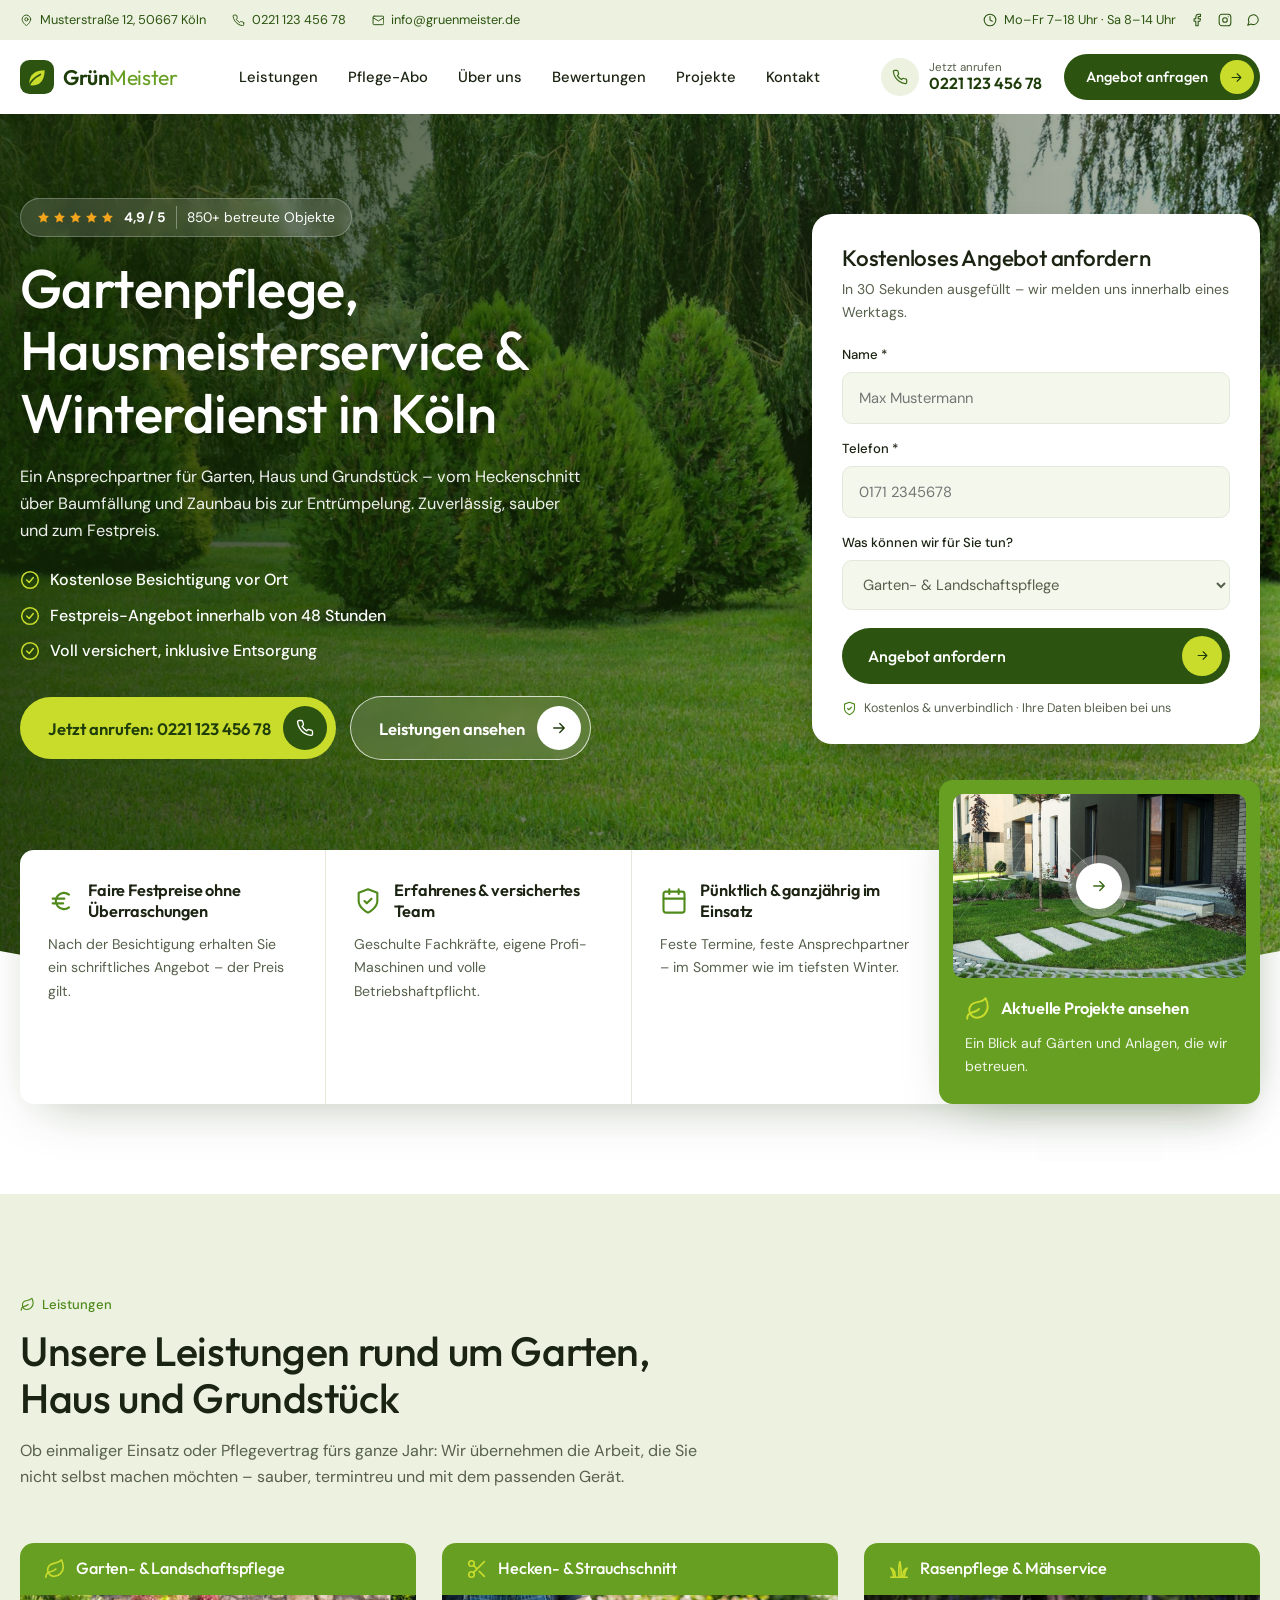
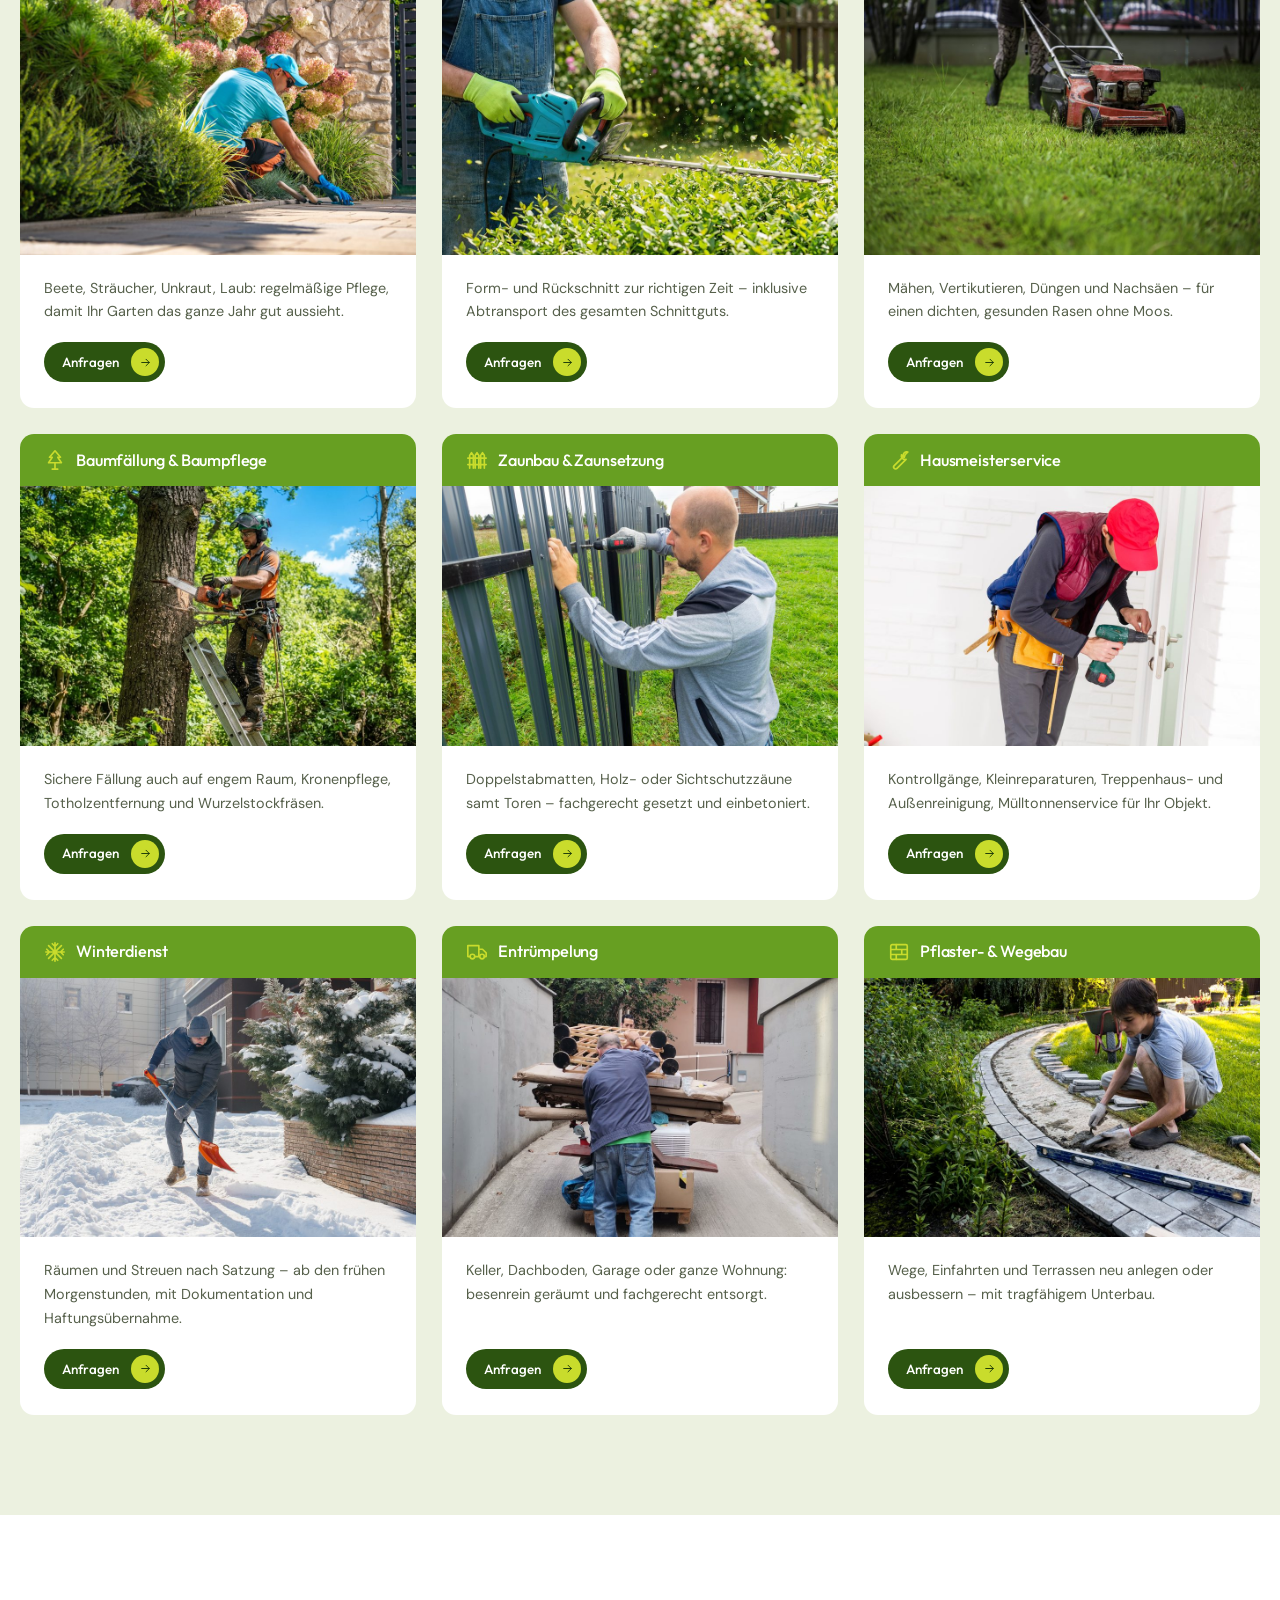
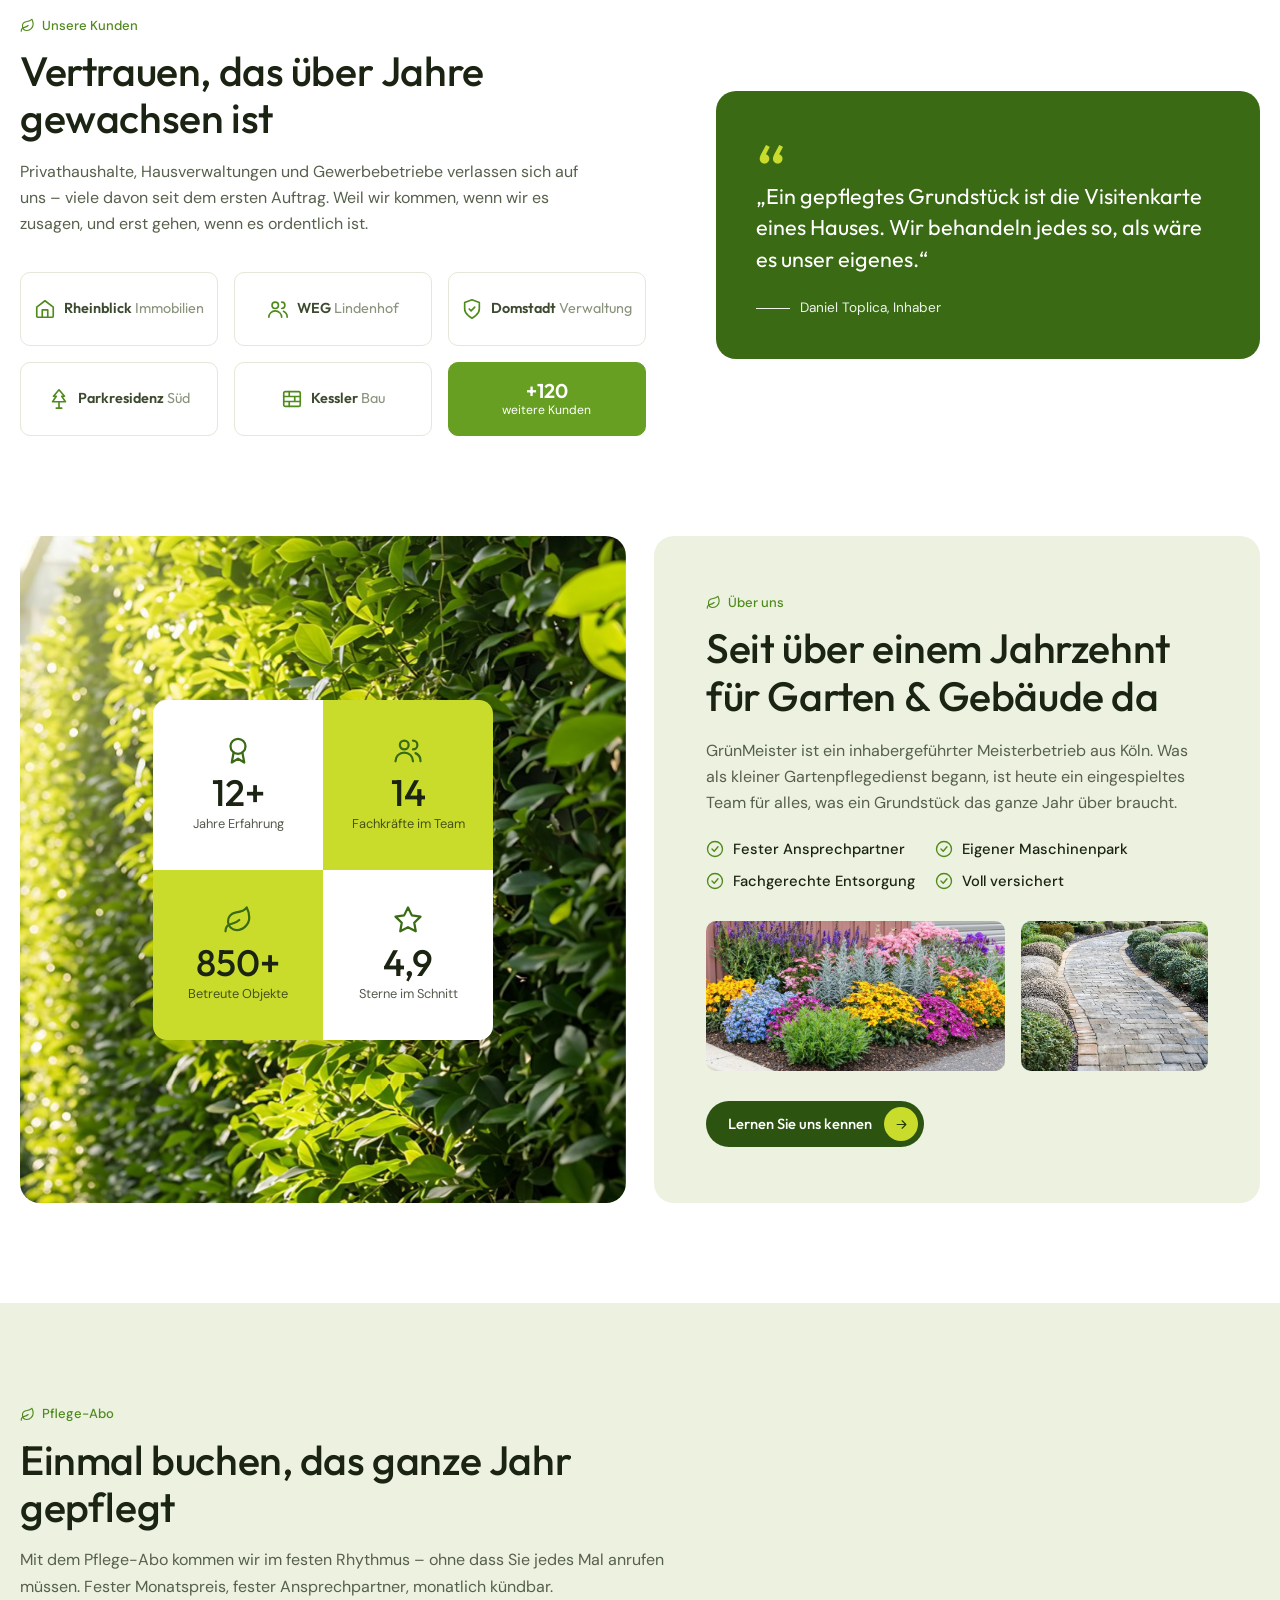
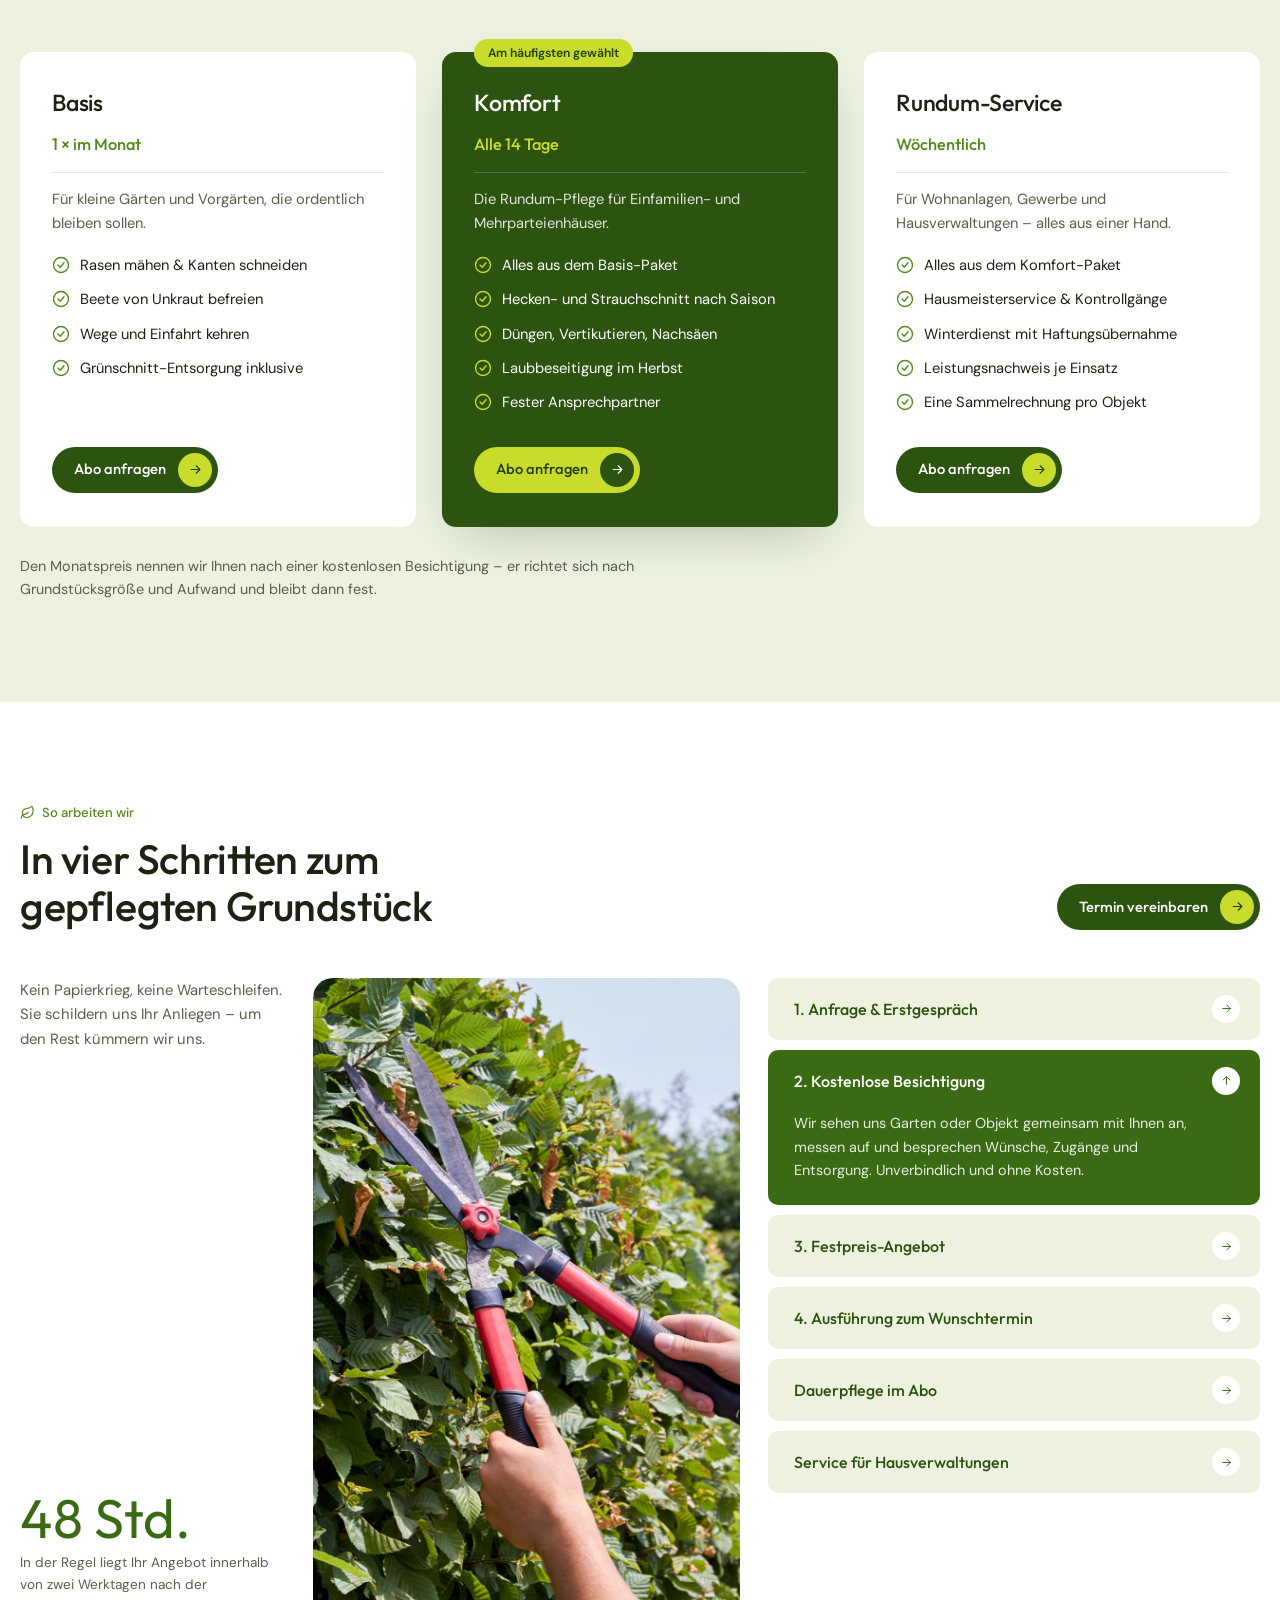
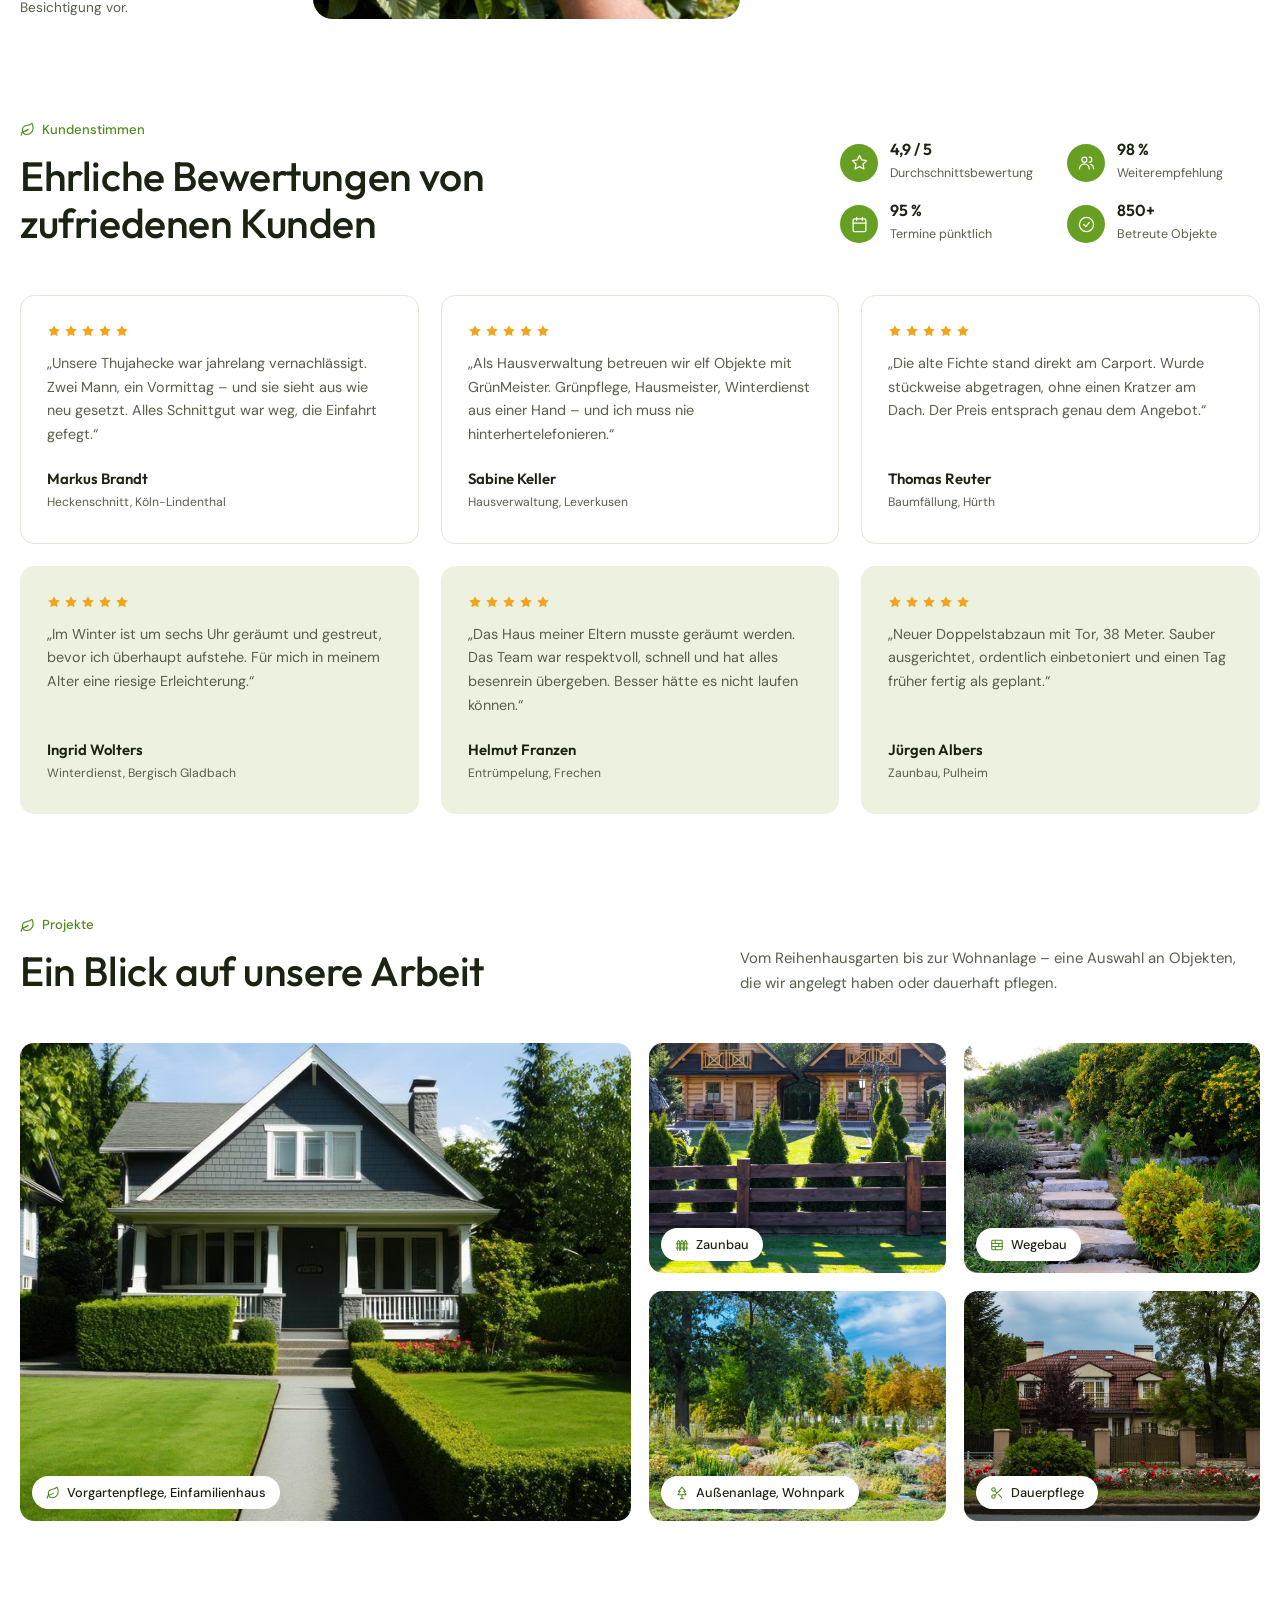
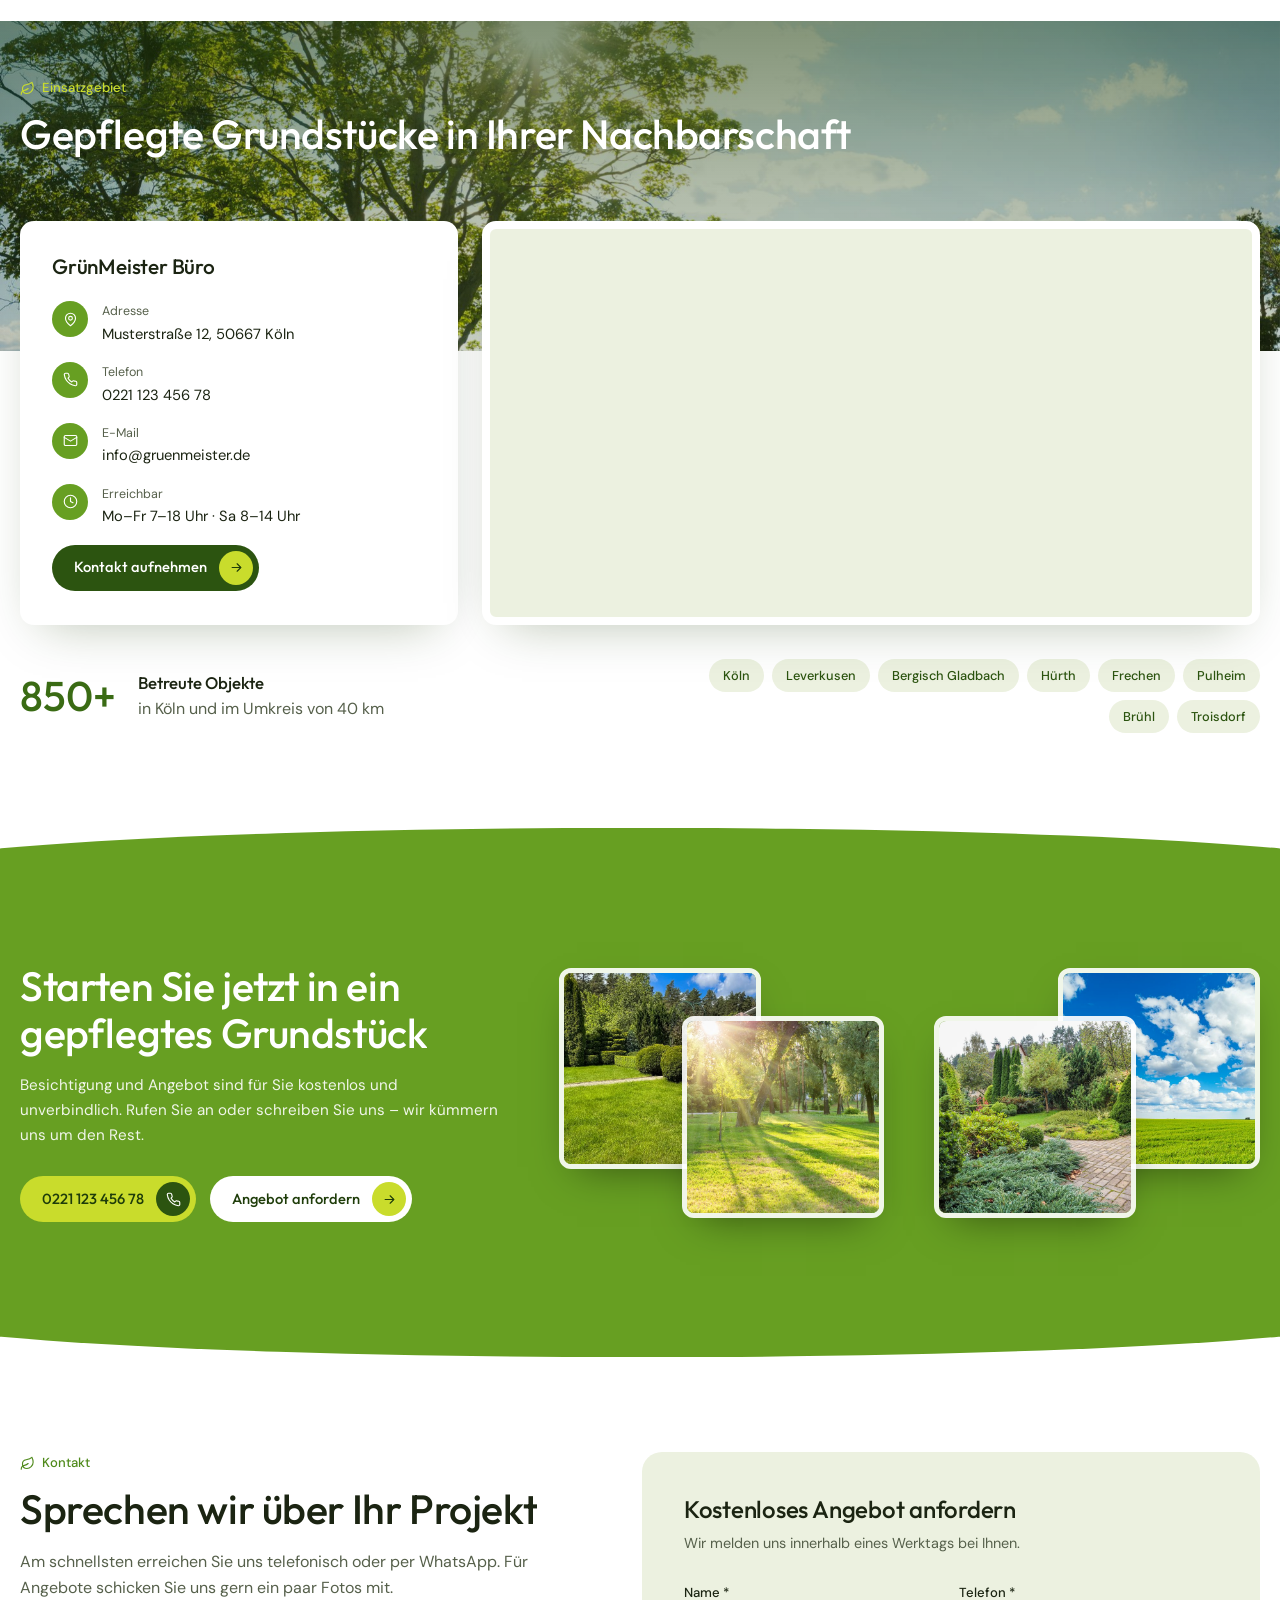
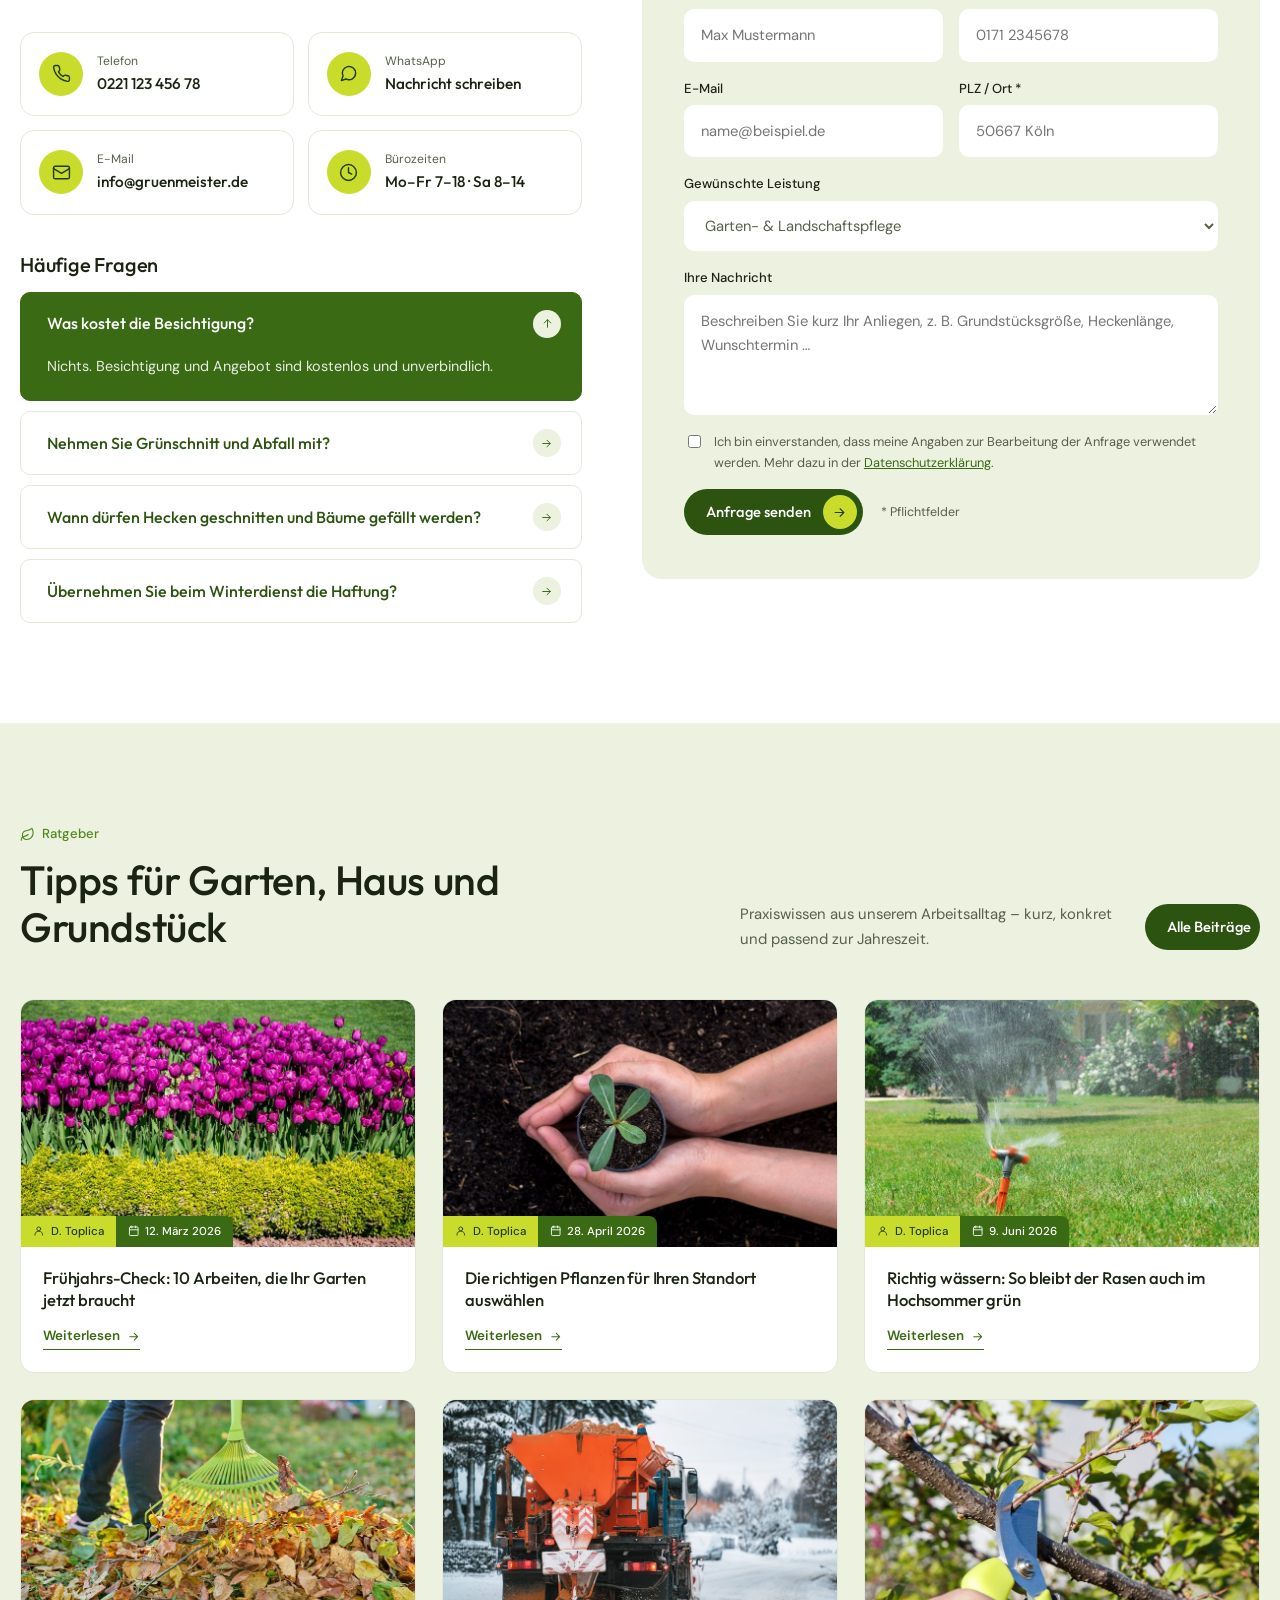
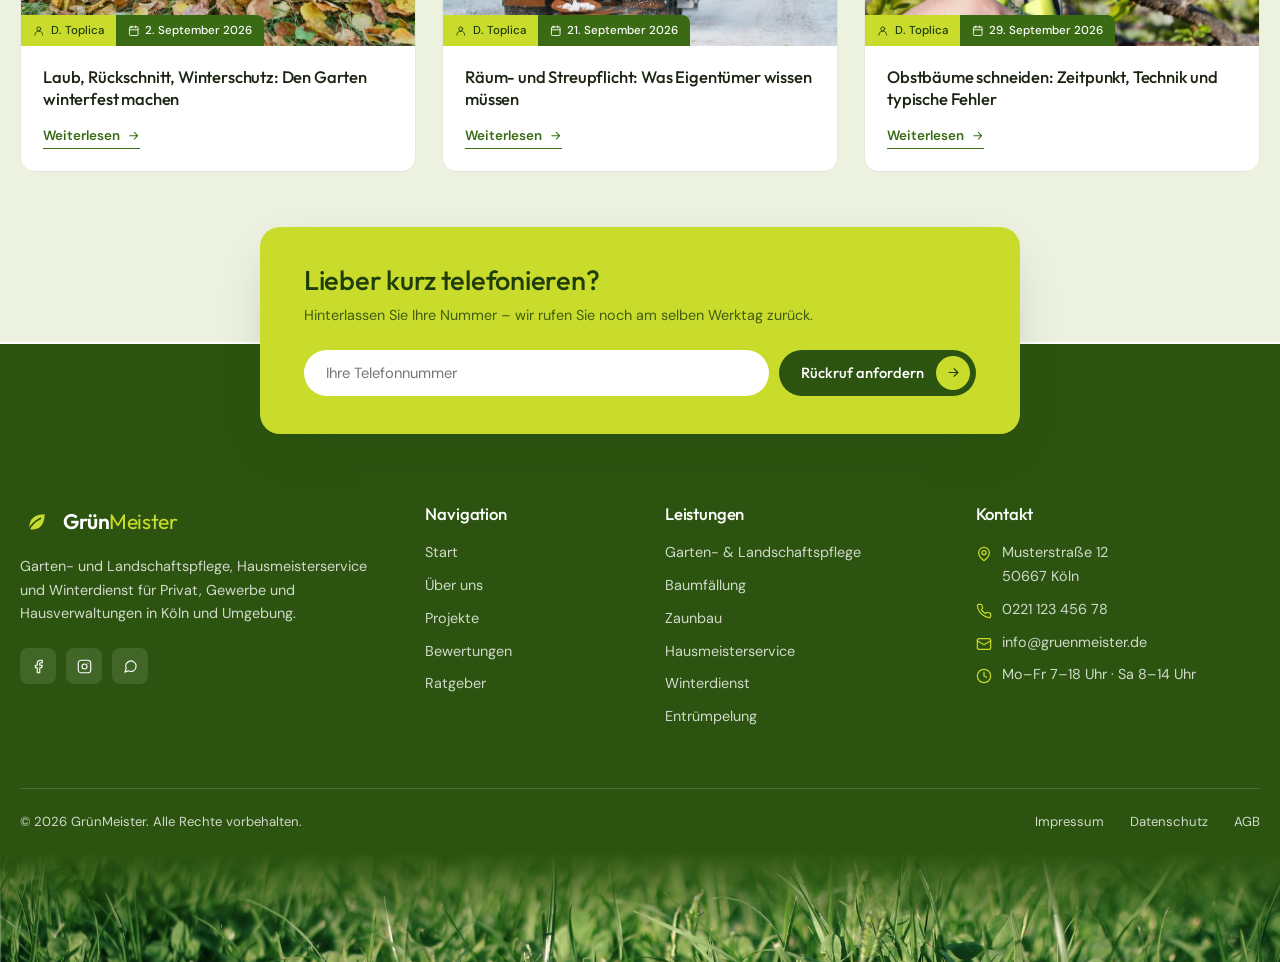
==== commit 24b2b9a4: "Animationen ergänzt, Bilder ohne Lazy Loading Überschriften wortweise, gestaffelte Einblendungen, Zä" ====
--- a/index.html
+++ b/index.html
@@ -87,7 +87,7 @@
 
 <!-- Hero -->
 <section class="hero">
-  <img class="hero-bg" src="assets/img/hero.jpg" alt="Gepflegter Garten mit Rasenfläche und alten Bäumen">
+  <img class="hero-bg" fetchpriority="high" src="assets/img/hero.jpg" alt="Gepflegter Garten mit Rasenfläche und alten Bäumen">
   <div class="container hero-grid">
     <div class="hero-copy">
       <div class="hero-rating reveal"><span class="stars"><svg class="i"><use href="#star"/></svg><svg class="i"><use href="#star"/></svg><svg class="i"><use href="#star"/></svg><svg class="i"><use href="#star"/></svg><svg class="i"><use href="#star"/></svg></span> <b>4,9 / 5</b><span>850+ betreute Objekte</span></div>
@@ -168,47 +168,47 @@
     <div class="services">
       <article class="service reveal">
         <header><svg class="i"><use href="#leaf"/></svg><h3>Garten- &amp; Landschaftspflege</h3></header>
-        <div class="pic"><img src="assets/img/leistung-gartenpflege.jpg" alt="Gärtner pflegt ein Beet vor einer Natursteinmauer" loading="lazy"></div>
+        <div class="pic"><img src="assets/img/leistung-gartenpflege.jpg" alt="Gärtner pflegt ein Beet vor einer Natursteinmauer"></div>
         <div class="body"><p>Beete, Sträucher, Unkraut, Laub: regelmäßige Pflege, damit Ihr Garten das ganze Jahr gut aussieht.</p><a href="#kontakt" class="btn btn-sm">Anfragen <span class="ico"><svg class="i"><use href="#arrow"/></svg></span></a></div>
       </article>
       <article class="service reveal" style="--d:.08s">
         <header><svg class="i"><use href="#scissors"/></svg><h3>Hecken- &amp; Strauchschnitt</h3></header>
-        <div class="pic"><img src="assets/img/leistung-hecke.jpg" alt="Hecke wird mit der Heckenschere in Form geschnitten" loading="lazy"></div>
+        <div class="pic"><img src="assets/img/leistung-hecke.jpg" alt="Hecke wird mit der Heckenschere in Form geschnitten"></div>
         <div class="body"><p>Form- und Rückschnitt zur richtigen Zeit – inklusive Abtransport des gesamten Schnittguts.</p><a href="#kontakt" class="btn btn-sm">Anfragen <span class="ico"><svg class="i"><use href="#arrow"/></svg></span></a></div>
       </article>
       <article class="service reveal" style="--d:.16s">
         <header><svg class="i"><use href="#grass"/></svg><h3>Rasenpflege &amp; Mähservice</h3></header>
-        <div class="pic"><img src="assets/img/leistung-rasen.jpg" alt="Rasenmäher auf dichtem grünen Rasen" loading="lazy"></div>
+        <div class="pic"><img src="assets/img/leistung-rasen.jpg" alt="Rasenmäher auf dichtem grünen Rasen"></div>
         <div class="body"><p>Mähen, Vertikutieren, Düngen und Nachsäen – für einen dichten, gesunden Rasen ohne Moos.</p><a href="#kontakt" class="btn btn-sm">Anfragen <span class="ico"><svg class="i"><use href="#arrow"/></svg></span></a></div>
       </article>
       <article class="service reveal">
         <header><svg class="i"><use href="#tree"/></svg><h3>Baumfällung &amp; Baumpflege</h3></header>
-        <div class="pic"><img src="assets/img/leistung-baum.jpg" alt="Baumpfleger mit Motorsäge am Stamm" loading="lazy"></div>
+        <div class="pic"><img src="assets/img/leistung-baum.jpg" alt="Baumpfleger mit Motorsäge am Stamm"></div>
         <div class="body"><p>Sichere Fällung auch auf engem Raum, Kronenpflege, Totholzentfernung und Wurzelstockfräsen.</p><a href="#kontakt" class="btn btn-sm">Anfragen <span class="ico"><svg class="i"><use href="#arrow"/></svg></span></a></div>
       </article>
       <article class="service reveal" style="--d:.08s">
         <header><svg class="i"><use href="#fence"/></svg><h3>Zaunbau &amp; Zaunsetzung</h3></header>
-        <div class="pic"><img src="assets/img/leistung-zaun.jpg" alt="Monteur verschraubt einen Metallzaun" loading="lazy"></div>
+        <div class="pic"><img src="assets/img/leistung-zaun.jpg" alt="Monteur verschraubt einen Metallzaun"></div>
         <div class="body"><p>Doppelstabmatten, Holz- oder Sichtschutzzäune samt Toren – fachgerecht gesetzt und einbetoniert.</p><a href="#kontakt" class="btn btn-sm">Anfragen <span class="ico"><svg class="i"><use href="#arrow"/></svg></span></a></div>
       </article>
       <article class="service reveal" style="--d:.16s">
         <header><svg class="i"><use href="#wrench"/></svg><h3>Hausmeisterservice</h3></header>
-        <div class="pic"><img src="assets/img/leistung-hausmeister.jpg" alt="Hausmeister repariert ein Türschloss" loading="lazy"></div>
+        <div class="pic"><img src="assets/img/leistung-hausmeister.jpg" alt="Hausmeister repariert ein Türschloss"></div>
         <div class="body"><p>Kontrollgänge, Kleinreparaturen, Treppenhaus- und Außenreinigung, Mülltonnenservice für Ihr Objekt.</p><a href="#kontakt" class="btn btn-sm">Anfragen <span class="ico"><svg class="i"><use href="#arrow"/></svg></span></a></div>
       </article>
       <article class="service reveal">
         <header><svg class="i"><use href="#snow"/></svg><h3>Winterdienst</h3></header>
-        <div class="pic"><img src="assets/img/leistung-winter.jpg" alt="Schneeräumung auf einem Gehweg vor dem Haus" loading="lazy"></div>
+        <div class="pic"><img src="assets/img/leistung-winter.jpg" alt="Schneeräumung auf einem Gehweg vor dem Haus"></div>
         <div class="body"><p>Räumen und Streuen nach Satzung – ab den frühen Morgenstunden, mit Dokumentation und Haftungsübernahme.</p><a href="#kontakt" class="btn btn-sm">Anfragen <span class="ico"><svg class="i"><use href="#arrow"/></svg></span></a></div>
       </article>
       <article class="service reveal" style="--d:.08s">
         <header><svg class="i"><use href="#truck"/></svg><h3>Entrümpelung</h3></header>
-        <div class="pic"><img src="assets/img/leistung-entruempelung.jpg" alt="Mitarbeiter transportiert Sperrgut mit einem Wagen ab" loading="lazy"></div>
+        <div class="pic"><img src="assets/img/leistung-entruempelung.jpg" alt="Mitarbeiter transportiert Sperrgut mit einem Wagen ab"></div>
         <div class="body"><p>Keller, Dachboden, Garage oder ganze Wohnung: besenrein geräumt und fachgerecht entsorgt.</p><a href="#kontakt" class="btn btn-sm">Anfragen <span class="ico"><svg class="i"><use href="#arrow"/></svg></span></a></div>
       </article>
       <article class="service reveal" style="--d:.16s">
         <header><svg class="i"><use href="#bricks"/></svg><h3>Pflaster- &amp; Wegebau</h3></header>
-        <div class="pic"><img src="assets/img/leistung-pflaster.jpg" alt="Gartenweg wird mit Pflastersteinen verlegt" loading="lazy"></div>
+        <div class="pic"><img src="assets/img/leistung-pflaster.jpg" alt="Gartenweg wird mit Pflastersteinen verlegt"></div>
         <div class="body"><p>Wege, Einfahrten und Terrassen neu anlegen oder ausbessern – mit tragfähigem Unterbau.</p><a href="#kontakt" class="btn btn-sm">Anfragen <span class="ico"><svg class="i"><use href="#arrow"/></svg></span></a></div>
       </article>
     </div>
@@ -245,7 +245,7 @@
 <section class="section" id="ueber-uns" style="padding-top:0">
   <div class="container about">
     <div class="stats-card reveal">
-      <img src="assets/img/stats.jpg" alt="" loading="lazy">
+      <img src="assets/img/stats.jpg" alt="">
       <div class="stats-grid">
         <div class="stat"><svg class="i"><use href="#award"/></svg><b>12+</b><span>Jahre Erfahrung</span></div>
         <div class="stat"><svg class="i"><use href="#users"/></svg><b>14</b><span>Fachkräfte im Team</span></div>
@@ -264,8 +264,8 @@
         <li><svg class="i"><use href="#check"/></svg> Voll versichert</li>
       </ul>
       <div class="about-imgs">
-        <img src="assets/img/about-1.jpg" alt="Bunt bepflanztes Staudenbeet" loading="lazy">
-        <img src="assets/img/about-2.jpg" alt="Gepflasterter Gartenweg mit Formgehölzen" loading="lazy">
+        <img src="assets/img/about-1.jpg" alt="Bunt bepflanztes Staudenbeet">
+        <img src="assets/img/about-2.jpg" alt="Gepflasterter Gartenweg mit Formgehölzen">
       </div>
       <a href="#kontakt" class="btn">Lernen Sie uns kennen <span class="ico"><svg class="i"><use href="#arrow"/></svg></span></a>
     </div>
@@ -322,7 +322,7 @@
         <p>Kein Papierkrieg, keine Warteschleifen. Sie schildern uns Ihr Anliegen – um den Rest kümmern wir uns.</p>
         <div><span class="big">48 Std.</span><small>In der Regel liegt Ihr Angebot innerhalb von zwei Werktagen nach der Besichtigung vor.</small></div>
       </div>
-      <div class="process-img reveal" style="--d:.1s"><img src="assets/img/ablauf.jpg" alt="Heckenschnitt mit der Handschere" loading="lazy"></div>
+      <div class="process-img reveal" style="--d:.1s"><img src="assets/img/ablauf.jpg" alt="Heckenschnitt mit der Handschere"></div>
       <div class="acc reveal" style="--d:.2s">
         <div class="acc-item">
           <button aria-expanded="false">1. Anfrage &amp; Erstgespräch <span class="ico"><svg class="i"><use href="#arrow"/></svg></span></button>
@@ -414,11 +414,11 @@
       <div class="side"><p>Vom Reihenhausgarten bis zur Wohnanlage – eine Auswahl an Objekten, die wir angelegt haben oder dauerhaft pflegen.</p></div>
     </div>
     <div class="gallery reveal">
-      <figure><img src="assets/img/projekt-1.jpg" alt="Vorgarten mit geschnittenen Hecken und Rasen" loading="lazy"><figcaption><svg class="i"><use href="#leaf"/></svg> Vorgartenpflege, Einfamilienhaus</figcaption></figure>
-      <figure><img src="assets/img/projekt-2.jpg" alt="Neuer Holzzaun vor einer Thuja-Reihe" loading="lazy"><figcaption><svg class="i"><use href="#fence"/></svg> Zaunbau</figcaption></figure>
-      <figure><img src="assets/img/projekt-3.jpg" alt="Natursteintreppe zwischen Stauden" loading="lazy"><figcaption><svg class="i"><use href="#bricks"/></svg> Wegebau</figcaption></figure>
-      <figure><img src="assets/img/projekt-4.jpg" alt="Parkähnliche Anlage mit Steingarten" loading="lazy"><figcaption><svg class="i"><use href="#tree"/></svg> Außenanlage, Wohnpark</figcaption></figure>
-      <figure><img src="assets/img/projekt-5.jpg" alt="Gepflegter Vorgarten mit Blumenbeet am Zaun" loading="lazy"><figcaption><svg class="i"><use href="#scissors"/></svg> Dauerpflege</figcaption></figure>
+      <figure><img src="assets/img/projekt-1.jpg" alt="Vorgarten mit geschnittenen Hecken und Rasen"><figcaption><svg class="i"><use href="#leaf"/></svg> Vorgartenpflege, Einfamilienhaus</figcaption></figure>
+      <figure><img src="assets/img/projekt-2.jpg" alt="Neuer Holzzaun vor einer Thuja-Reihe"><figcaption><svg class="i"><use href="#fence"/></svg> Zaunbau</figcaption></figure>
+      <figure><img src="assets/img/projekt-3.jpg" alt="Natursteintreppe zwischen Stauden"><figcaption><svg class="i"><use href="#bricks"/></svg> Wegebau</figcaption></figure>
+      <figure><img src="assets/img/projekt-4.jpg" alt="Parkähnliche Anlage mit Steingarten"><figcaption><svg class="i"><use href="#tree"/></svg> Außenanlage, Wohnpark</figcaption></figure>
+      <figure><img src="assets/img/projekt-5.jpg" alt="Gepflegter Vorgarten mit Blumenbeet am Zaun"><figcaption><svg class="i"><use href="#scissors"/></svg> Dauerpflege</figcaption></figure>
     </div>
   </div>
 </section>
@@ -426,7 +426,7 @@
 <!-- Standort -->
 <section class="location">
   <div class="location-banner">
-    <img src="assets/img/standort.jpg" alt="" loading="lazy">
+    <img src="assets/img/standort.jpg" alt="">
     <div class="container reveal">
       <span class="eyebrow"><svg class="i"><use href="#leaf"/></svg> Einsatzgebiet</span>
       <h2>Gepflegte Grundstücke in Ihrer Nachbarschaft</h2>
@@ -465,8 +465,8 @@
         <a href="#kontakt" class="btn btn-white">Angebot anfordern <span class="ico"><svg class="i"><use href="#arrow"/></svg></span></a>
       </div>
     </div>
-    <div class="cta-imgs"><img src="assets/img/cta-1.jpg" alt="" loading="lazy"><img src="assets/img/cta-2.jpg" alt="" loading="lazy"></div>
-    <div class="cta-imgs right"><img src="assets/img/cta-3.jpg" alt="" loading="lazy"><img src="assets/img/cta-4.jpg" alt="" loading="lazy"></div>
+    <div class="cta-imgs"><img src="assets/img/cta-1.jpg" alt=""><img src="assets/img/cta-2.jpg" alt=""></div>
+    <div class="cta-imgs right"><img src="assets/img/cta-3.jpg" alt=""><img src="assets/img/cta-4.jpg" alt=""></div>
   </div>
 </section>
 
@@ -553,27 +553,27 @@
     </div>
     <div class="posts">
       <article class="post reveal">
-        <div class="pic"><img src="assets/img/ratgeber-fruehjahr.jpg" alt="Tulpenbeet im Frühjahr" loading="lazy"><div class="meta"><span><svg class="i"><use href="#user"/></svg> D. Toplica</span><span><svg class="i"><use href="#calendar"/></svg> 12. März 2026</span></div></div>
+        <div class="pic"><img src="assets/img/ratgeber-fruehjahr.jpg" alt="Tulpenbeet im Frühjahr"><div class="meta"><span><svg class="i"><use href="#user"/></svg> D. Toplica</span><span><svg class="i"><use href="#calendar"/></svg> 12. März 2026</span></div></div>
         <div class="body"><h3>Frühjahrs-Check: 10 Arbeiten, die Ihr Garten jetzt braucht</h3><a href="#" class="more">Weiterlesen <svg class="i"><use href="#arrow"/></svg></a></div>
       </article>
       <article class="post reveal" style="--d:.08s">
-        <div class="pic"><img src="assets/img/ratgeber-pflanzen.jpg" alt="Hände halten einen Setzling" loading="lazy"><div class="meta"><span><svg class="i"><use href="#user"/></svg> D. Toplica</span><span><svg class="i"><use href="#calendar"/></svg> 28. April 2026</span></div></div>
+        <div class="pic"><img src="assets/img/ratgeber-pflanzen.jpg" alt="Hände halten einen Setzling"><div class="meta"><span><svg class="i"><use href="#user"/></svg> D. Toplica</span><span><svg class="i"><use href="#calendar"/></svg> 28. April 2026</span></div></div>
         <div class="body"><h3>Die richtigen Pflanzen für Ihren Standort auswählen</h3><a href="#" class="more">Weiterlesen <svg class="i"><use href="#arrow"/></svg></a></div>
       </article>
       <article class="post reveal" style="--d:.16s">
-        <div class="pic"><img src="assets/img/ratgeber-bewaesserung.jpg" alt="Rasensprenger auf einer Rasenfläche" loading="lazy"><div class="meta"><span><svg class="i"><use href="#user"/></svg> D. Toplica</span><span><svg class="i"><use href="#calendar"/></svg> 9. Juni 2026</span></div></div>
+        <div class="pic"><img src="assets/img/ratgeber-bewaesserung.jpg" alt="Rasensprenger auf einer Rasenfläche"><div class="meta"><span><svg class="i"><use href="#user"/></svg> D. Toplica</span><span><svg class="i"><use href="#calendar"/></svg> 9. Juni 2026</span></div></div>
         <div class="body"><h3>Richtig wässern: So bleibt der Rasen auch im Hochsommer grün</h3><a href="#" class="more">Weiterlesen <svg class="i"><use href="#arrow"/></svg></a></div>
       </article>
       <article class="post reveal">
-        <div class="pic"><img src="assets/img/ratgeber-herbst.jpg" alt="Laub wird im Herbst zusammengerecht" loading="lazy"><div class="meta"><span><svg class="i"><use href="#user"/></svg> D. Toplica</span><span><svg class="i"><use href="#calendar"/></svg> 2. September 2026</span></div></div>
+        <div class="pic"><img src="assets/img/ratgeber-herbst.jpg" alt="Laub wird im Herbst zusammengerecht"><div class="meta"><span><svg class="i"><use href="#user"/></svg> D. Toplica</span><span><svg class="i"><use href="#calendar"/></svg> 2. September 2026</span></div></div>
         <div class="body"><h3>Laub, Rückschnitt, Winterschutz: Den Garten winterfest machen</h3><a href="#" class="more">Weiterlesen <svg class="i"><use href="#arrow"/></svg></a></div>
       </article>
       <article class="post reveal" style="--d:.08s">
-        <div class="pic"><img src="assets/img/ratgeber-winter.jpg" alt="Streufahrzeug im Winterdienst" loading="lazy"><div class="meta"><span><svg class="i"><use href="#user"/></svg> D. Toplica</span><span><svg class="i"><use href="#calendar"/></svg> 21. September 2026</span></div></div>
+        <div class="pic"><img src="assets/img/ratgeber-winter.jpg" alt="Streufahrzeug im Winterdienst"><div class="meta"><span><svg class="i"><use href="#user"/></svg> D. Toplica</span><span><svg class="i"><use href="#calendar"/></svg> 21. September 2026</span></div></div>
         <div class="body"><h3>Räum- und Streupflicht: Was Eigentümer wissen müssen</h3><a href="#" class="more">Weiterlesen <svg class="i"><use href="#arrow"/></svg></a></div>
       </article>
       <article class="post reveal" style="--d:.16s">
-        <div class="pic"><img src="assets/img/ratgeber-schnitt.jpg" alt="Obstbaumschnitt mit der Gartenschere" loading="lazy"><div class="meta"><span><svg class="i"><use href="#user"/></svg> D. Toplica</span><span><svg class="i"><use href="#calendar"/></svg> 29. September 2026</span></div></div>
+        <div class="pic"><img src="assets/img/ratgeber-schnitt.jpg" alt="Obstbaumschnitt mit der Gartenschere"><div class="meta"><span><svg class="i"><use href="#user"/></svg> D. Toplica</span><span><svg class="i"><use href="#calendar"/></svg> 29. September 2026</span></div></div>
         <div class="body"><h3>Obstbäume schneiden: Zeitpunkt, Technik und typische Fehler</h3><a href="#" class="more">Weiterlesen <svg class="i"><use href="#arrow"/></svg></a></div>
       </article>
     </div>
@@ -645,7 +645,7 @@
       <ul><li><a href="#">Impressum</a></li><li><a href="#">Datenschutz</a></li><li><a href="#">AGB</a></li></ul>
     </div>
   </div>
-  <img class="footer-grass" src="assets/img/footer-rasen.jpg" alt="" loading="lazy">
+  <img class="footer-grass" src="assets/img/footer-rasen.jpg" alt="">
 </footer>
 
 <div class="mobile-bar">
--- a/assets/css/style.css
+++ b/assets/css/style.css
@@ -335,7 +335,7 @@
 
 /* Reveal */
 .reveal { opacity: 0; transform: translateY(28px); transition: opacity .8s cubic-bezier(.2,.7,.2,1), transform .8s cubic-bezier(.2,.7,.2,1); transition-delay: var(--d, 0s); }
-.reveal.in { opacity: 1; transform: none; }
+.reveal.in { opacity: 1; }
 @media (prefers-reduced-motion: reduce) { .reveal { opacity: 1; transform: none; transition: none; } html { scroll-behavior: auto; } }
 
 /* Responsive */
@@ -517,3 +517,68 @@
 @media (max-width: 900px) {
   .process-img { min-height: 0; height: 240px; }
 }
+
+/* ===== Animationen ===== */
+.reveal {
+  transform: none; translate: 0 28px;
+  transition: opacity .8s cubic-bezier(.2,.7,.2,1), translate .8s cubic-bezier(.2,.7,.2,1), scale .7s cubic-bezier(.3,1.4,.5,1), transform .35s, box-shadow .35s, background-color .3s, border-color .3s;
+  transition-delay: var(--d, 0s), var(--d, 0s), var(--d, 0s), 0s, 0s, 0s, 0s;
+}
+.reveal.in { translate: none; scale: none; }
+.reveal.from-left { translate: -60px 0; }
+.reveal.from-right { translate: 60px 0; }
+.reveal.pop { translate: none; scale: .75; }
+.reveal.from-left.in, .reveal.from-right.in { translate: none; }
+.reveal.pop.in { scale: none; }
+
+/* Überschriften: Wort für Wort */
+.split .w { display: inline-block; overflow: hidden; vertical-align: top; padding: .12em 0 .14em; margin: -.12em 0 -.14em; }
+.split .w > span { display: inline-block; translate: 0 115%; transition: translate .9s cubic-bezier(.2,.75,.2,1); transition-delay: calc(var(--i) * 55ms + var(--d, 0s)); }
+.split.in .w > span { translate: none; }
+
+/* Parallax-Flächen */
+.hero { overflow: hidden; }
+.hero-bg { inset: -12% 0 0 0; height: 112%; animation: kenburns 2.6s cubic-bezier(.2,.7,.2,1) both; will-change: translate; }
+@keyframes kenburns { from { scale: 1.14; } to { scale: 1; } }
+.location-banner { overflow: hidden; }
+.location-banner img { inset: -22% 0; height: 144%; will-change: translate; }
+.stats-card > img { inset: -12% 0; height: 124%; will-change: translate; }
+
+/* Scroll-Fortschritt */
+.progress { position: fixed; top: 0; left: 0; right: 0; height: 3px; z-index: 70; background: linear-gradient(90deg, var(--lime), var(--green-500)); transform-origin: left; scale: 0 1; pointer-events: none; }
+
+/* Dauerhafte, dezente Bewegung */
+@keyframes float { 50% { translate: 0 -12px; } }
+.cta-imgs img { animation: float 6s ease-in-out infinite; }
+.cta-imgs img:last-child { animation-delay: -3s; }
+@keyframes ring { 0% { box-shadow: 0 0 0 0 rgba(44,84,16,.55); } 70%, 100% { box-shadow: 0 0 0 14px rgba(44,84,16,0); } }
+.hero-actions .btn-lime .ico { animation: ring 2.2s ease-out infinite; }
+@keyframes wiggle { 0%, 86%, 100% { rotate: 0deg; } 89% { rotate: -14deg; } 92% { rotate: 12deg; } 95% { rotate: -8deg; } 98% { rotate: 5deg; } }
+.hero-actions .btn-lime .ico svg, .mobile-bar .call svg, .nav-phone > span svg { animation: wiggle 4s ease-in-out infinite; }
+@keyframes starpop { from { opacity: 0; scale: 0; rotate: -60deg; } }
+.hero-rating .stars svg { animation: starpop .5s cubic-bezier(.3,1.5,.5,1) backwards; }
+.hero-rating .stars svg:nth-child(1) { animation-delay: .5s; }
+.hero-rating .stars svg:nth-child(2) { animation-delay: .6s; }
+.hero-rating .stars svg:nth-child(3) { animation-delay: .7s; }
+.hero-rating .stars svg:nth-child(4) { animation-delay: .8s; }
+.hero-rating .stars svg:nth-child(5) { animation-delay: .9s; }
+@keyframes slideup { from { translate: 0 100%; } }
+.mobile-bar { animation: slideup .6s .8s cubic-bezier(.2,.7,.2,1) backwards; }
+@keyframes tagpulse { 50% { scale: 1.06; } }
+.plan .tag { animation: tagpulse 2.4s ease-in-out infinite; }
+.eyebrow svg { transition: rotate .8s cubic-bezier(.3,1.4,.5,1) .2s; }
+.reveal:not(.in) .eyebrow svg { rotate: -90deg; }
+.btn { position: relative; overflow: hidden; }
+.btn::after { content: ""; position: absolute; top: 0; bottom: 0; left: -60%; width: 40%; background: linear-gradient(100deg, transparent, rgba(255,255,255,.35), transparent); transform: skewX(-20deg); transition: left .7s; pointer-events: none; }
+.btn:hover::after { left: 120%; }
+
+@media (max-width: 900px) {
+  .reveal.from-left, .reveal.from-right { translate: 0 28px; }
+}
+@media (prefers-reduced-motion: reduce) {
+  .reveal { translate: none; scale: none; }
+  .hero-bg, .cta-imgs img, .hero-actions .btn-lime .ico, .hero-actions .btn-lime .ico svg, .mobile-bar .call svg, .nav-phone > span svg, .hero-rating .stars svg, .mobile-bar, .plan .tag { animation: none; }
+  .reveal:not(.in) .eyebrow svg { rotate: none; }
+  .progress { display: none; }
+}
+html { overflow-x: clip; }
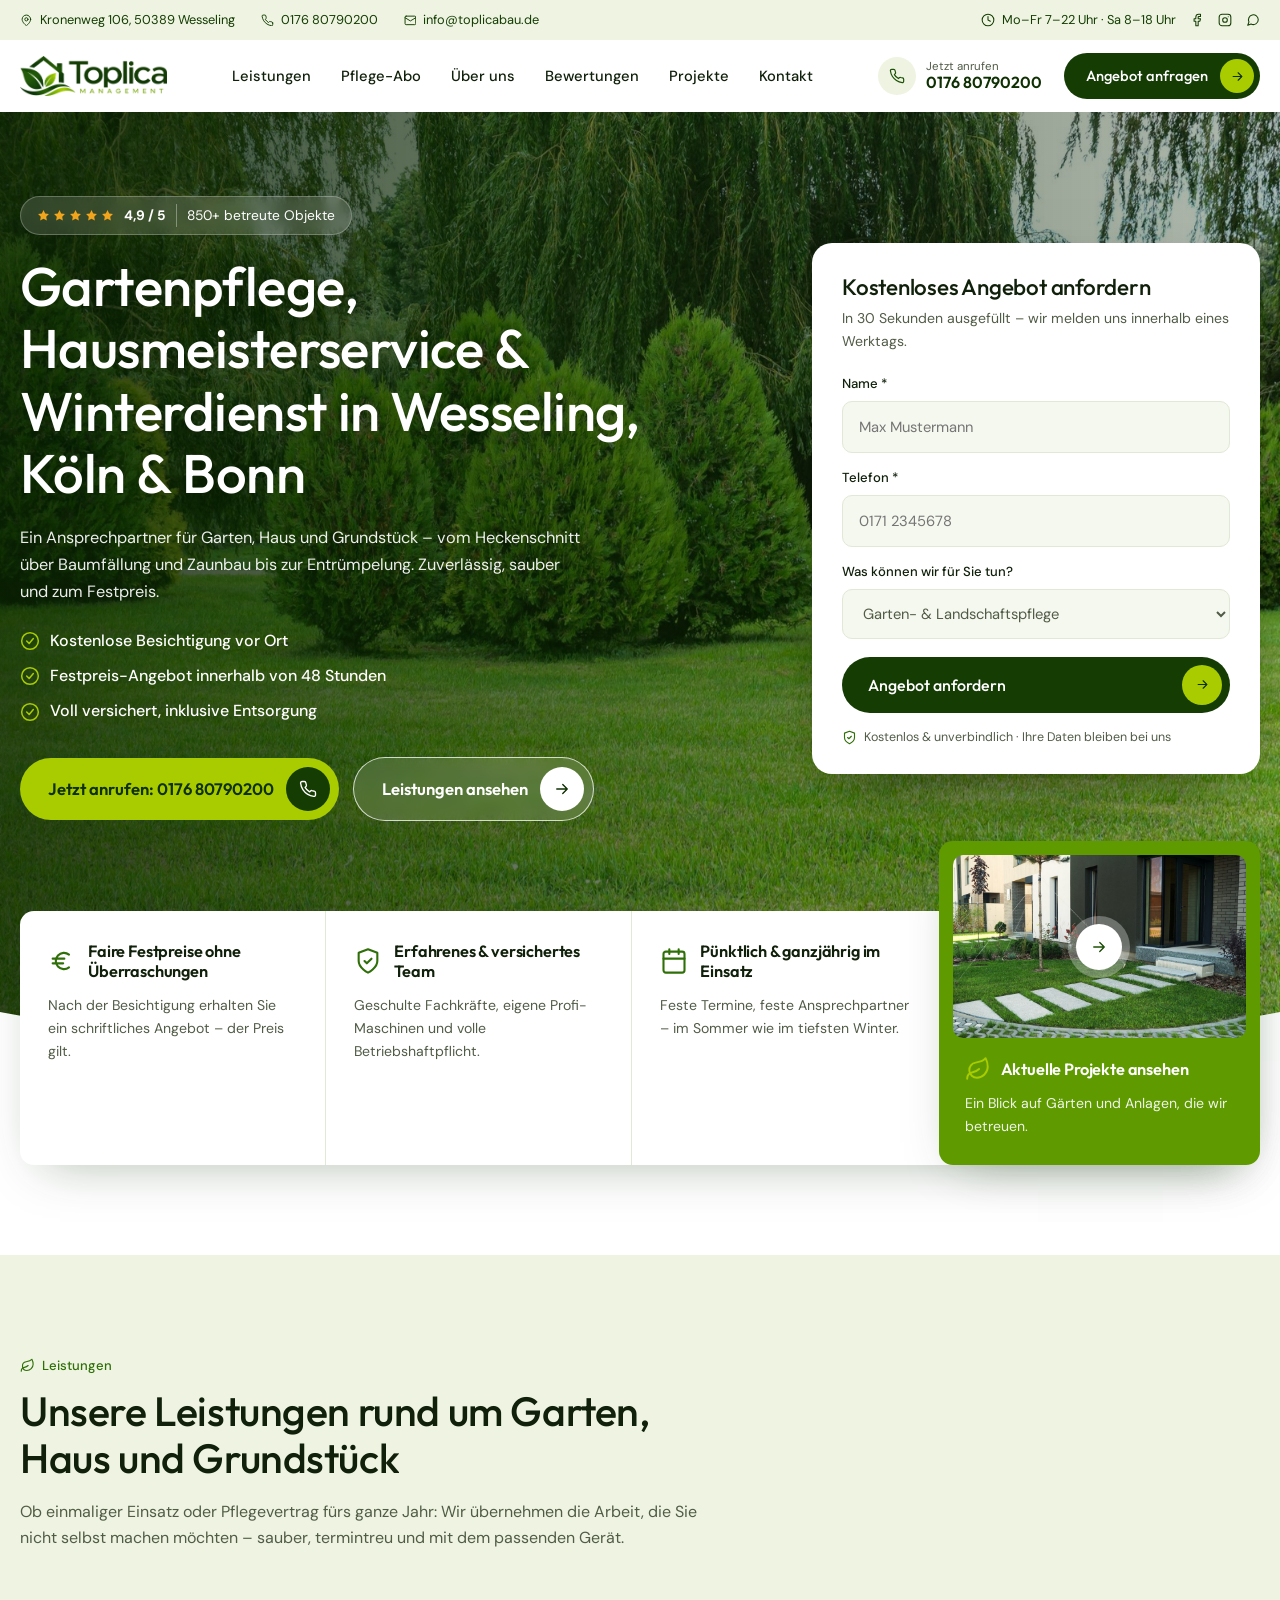
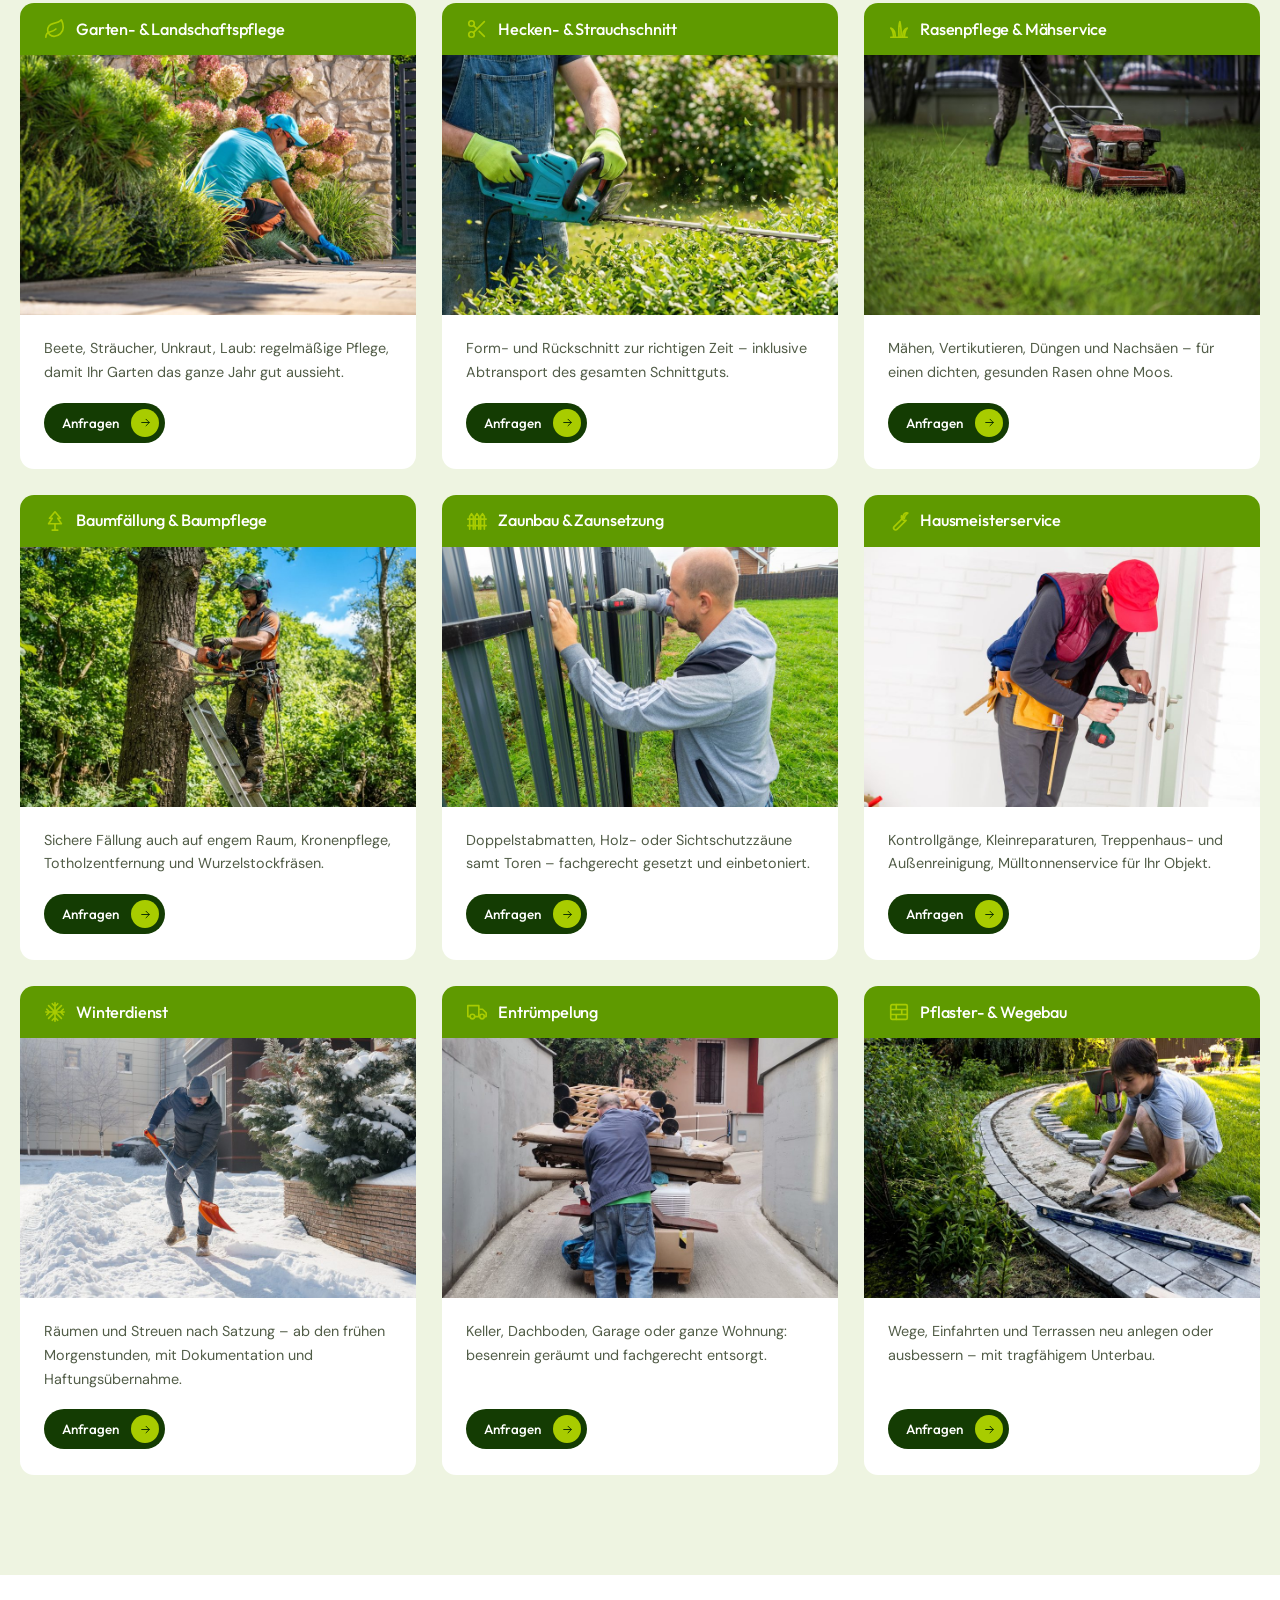
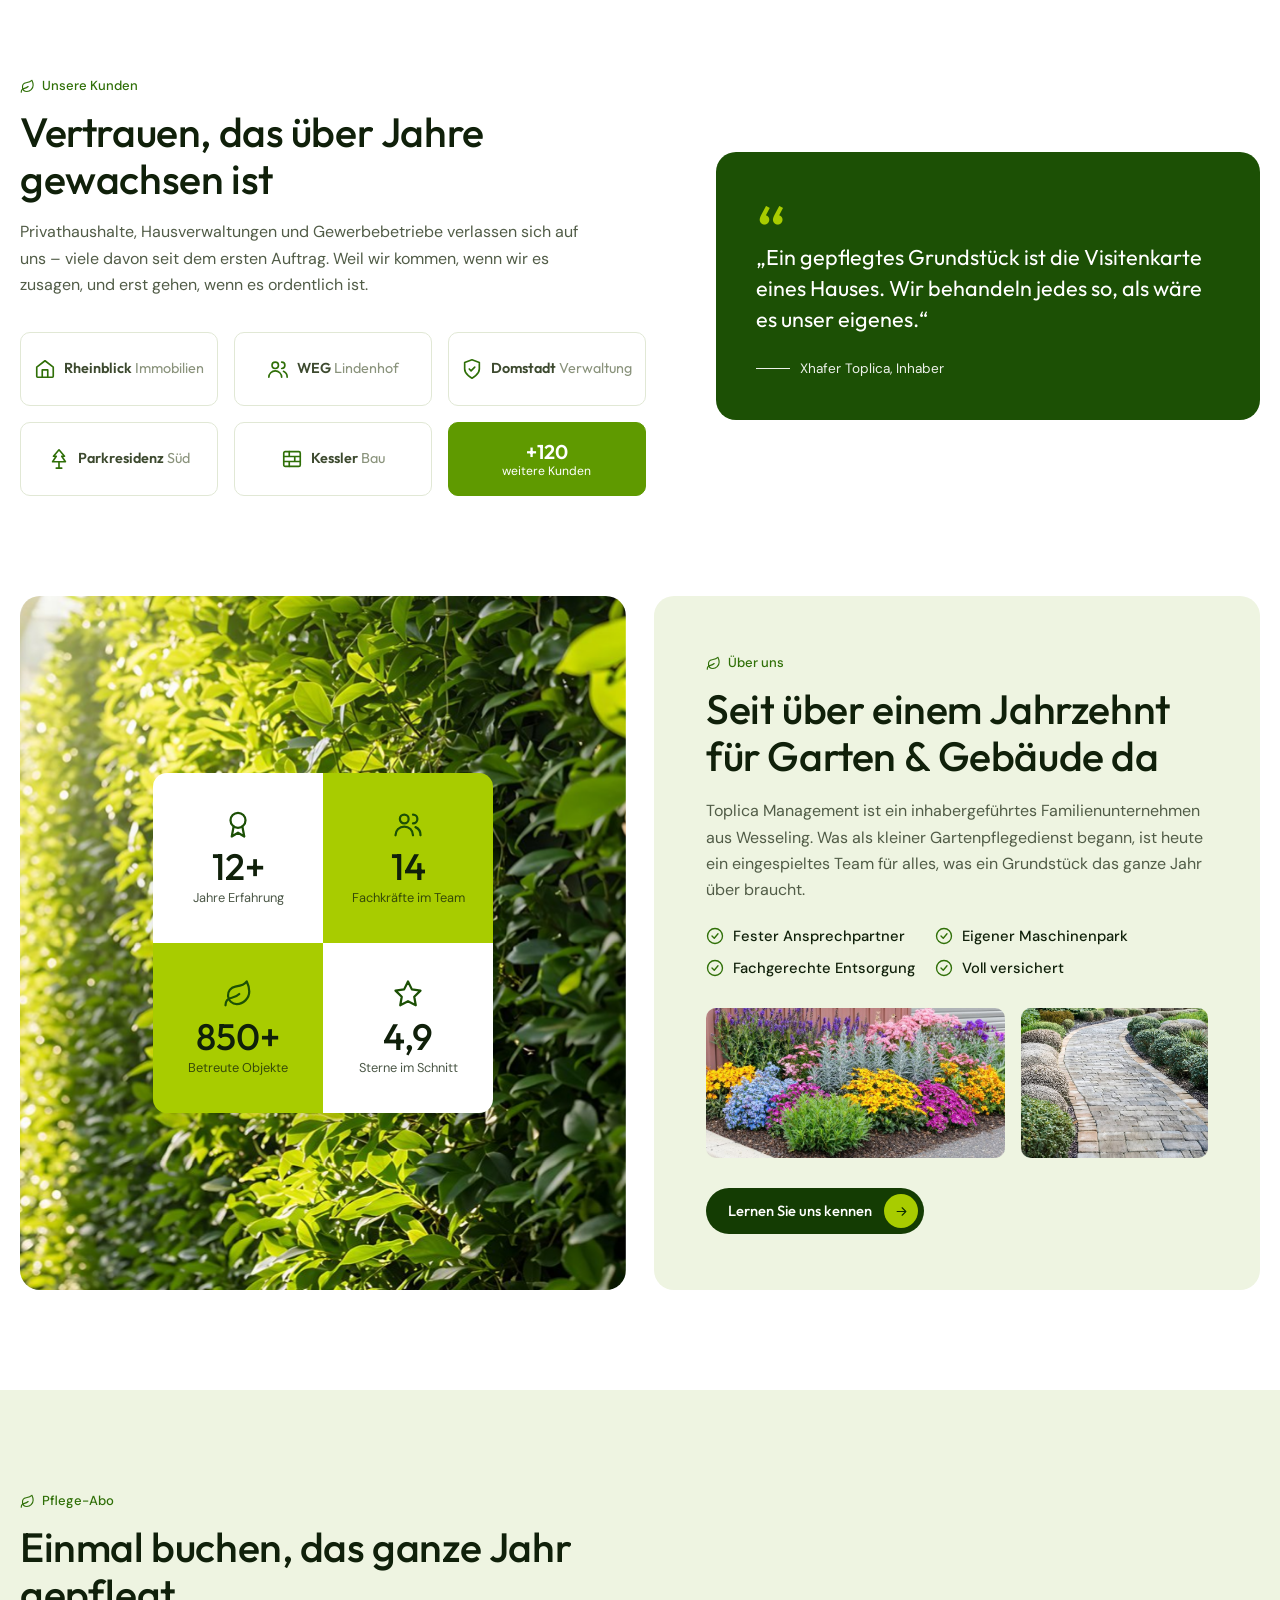
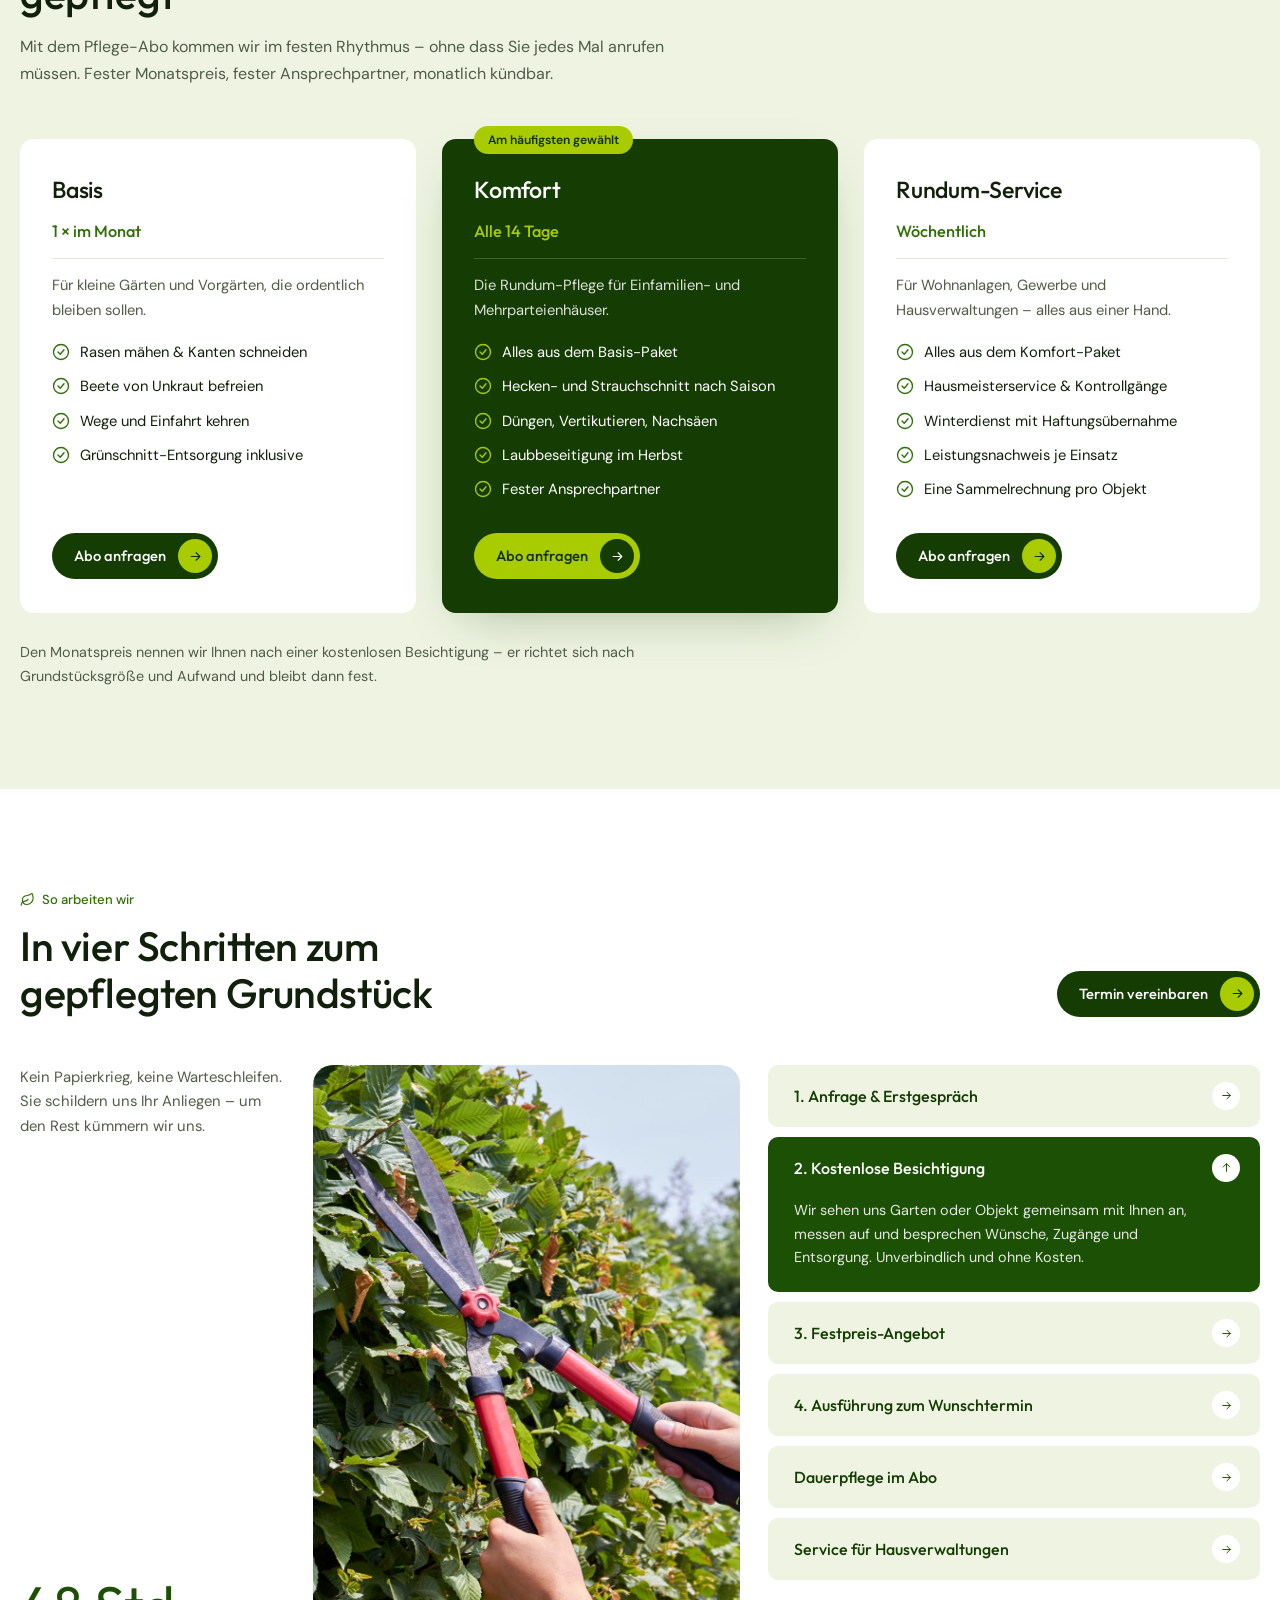
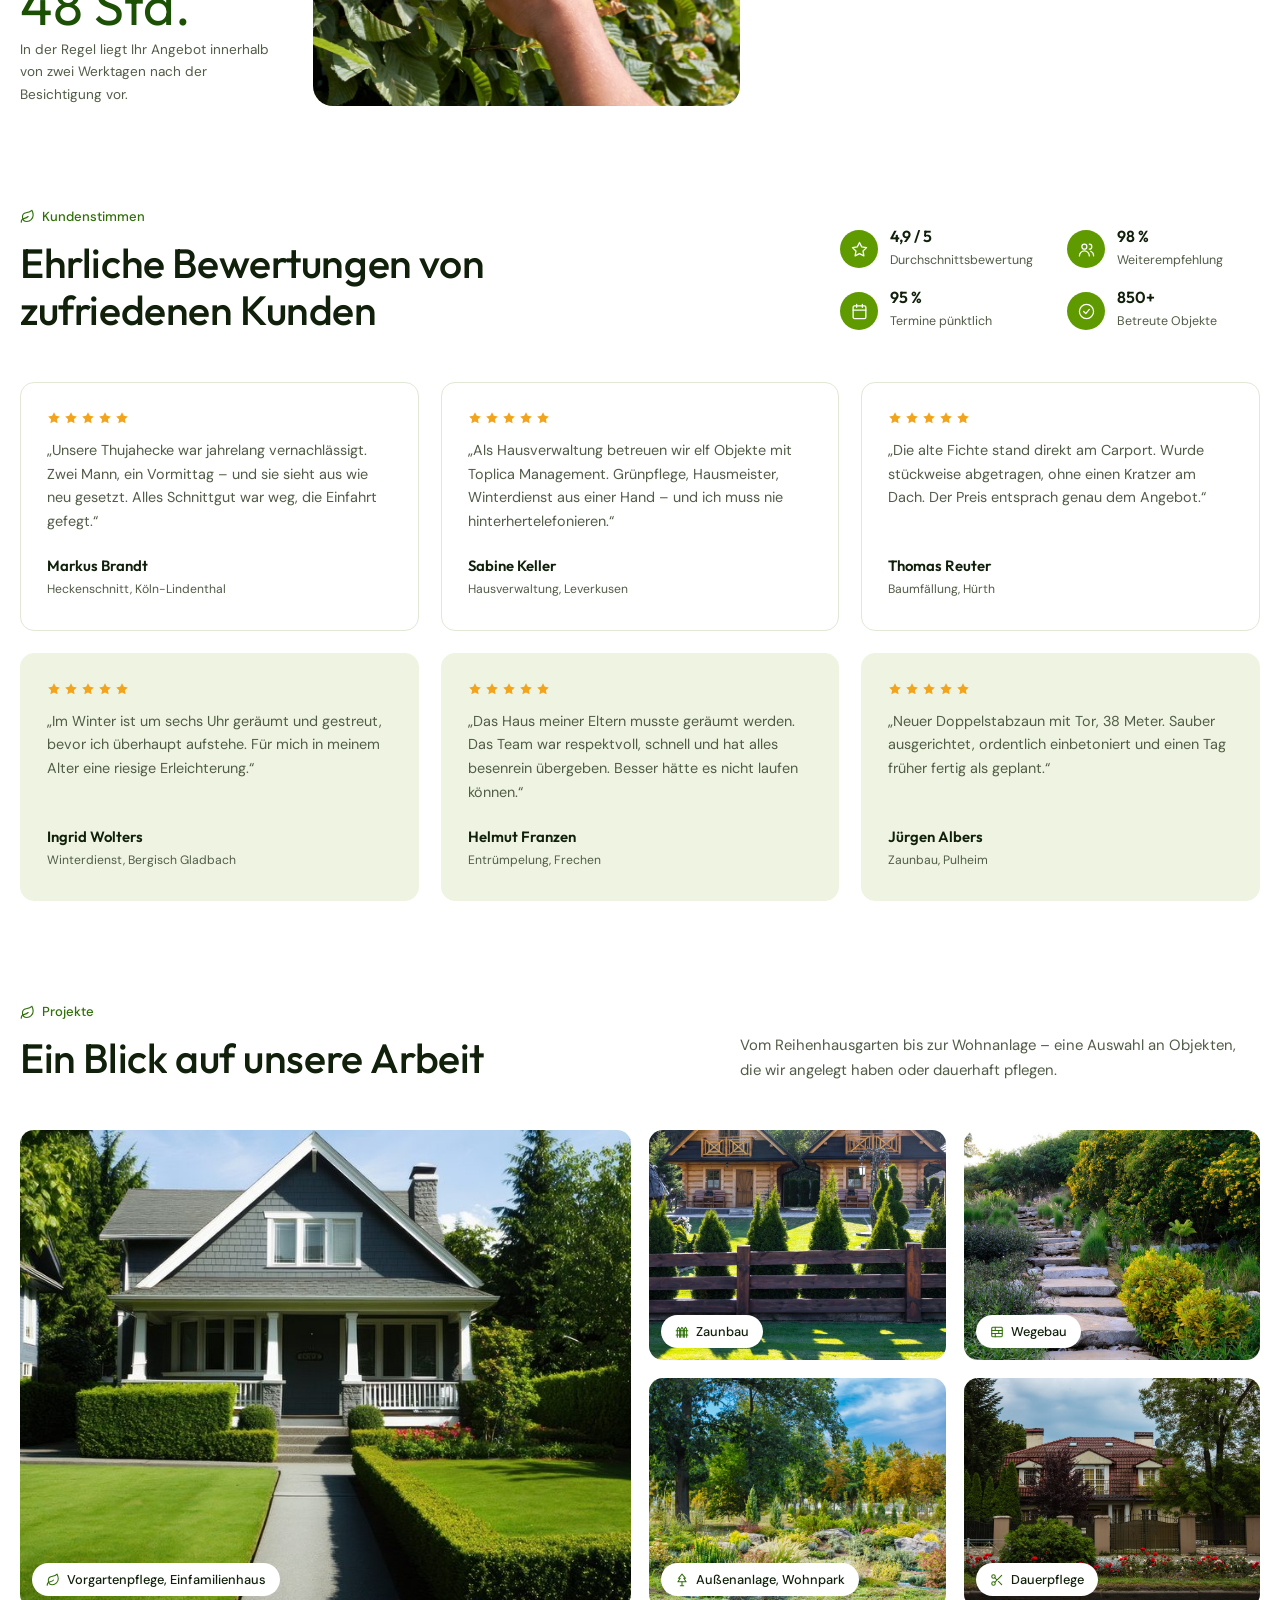
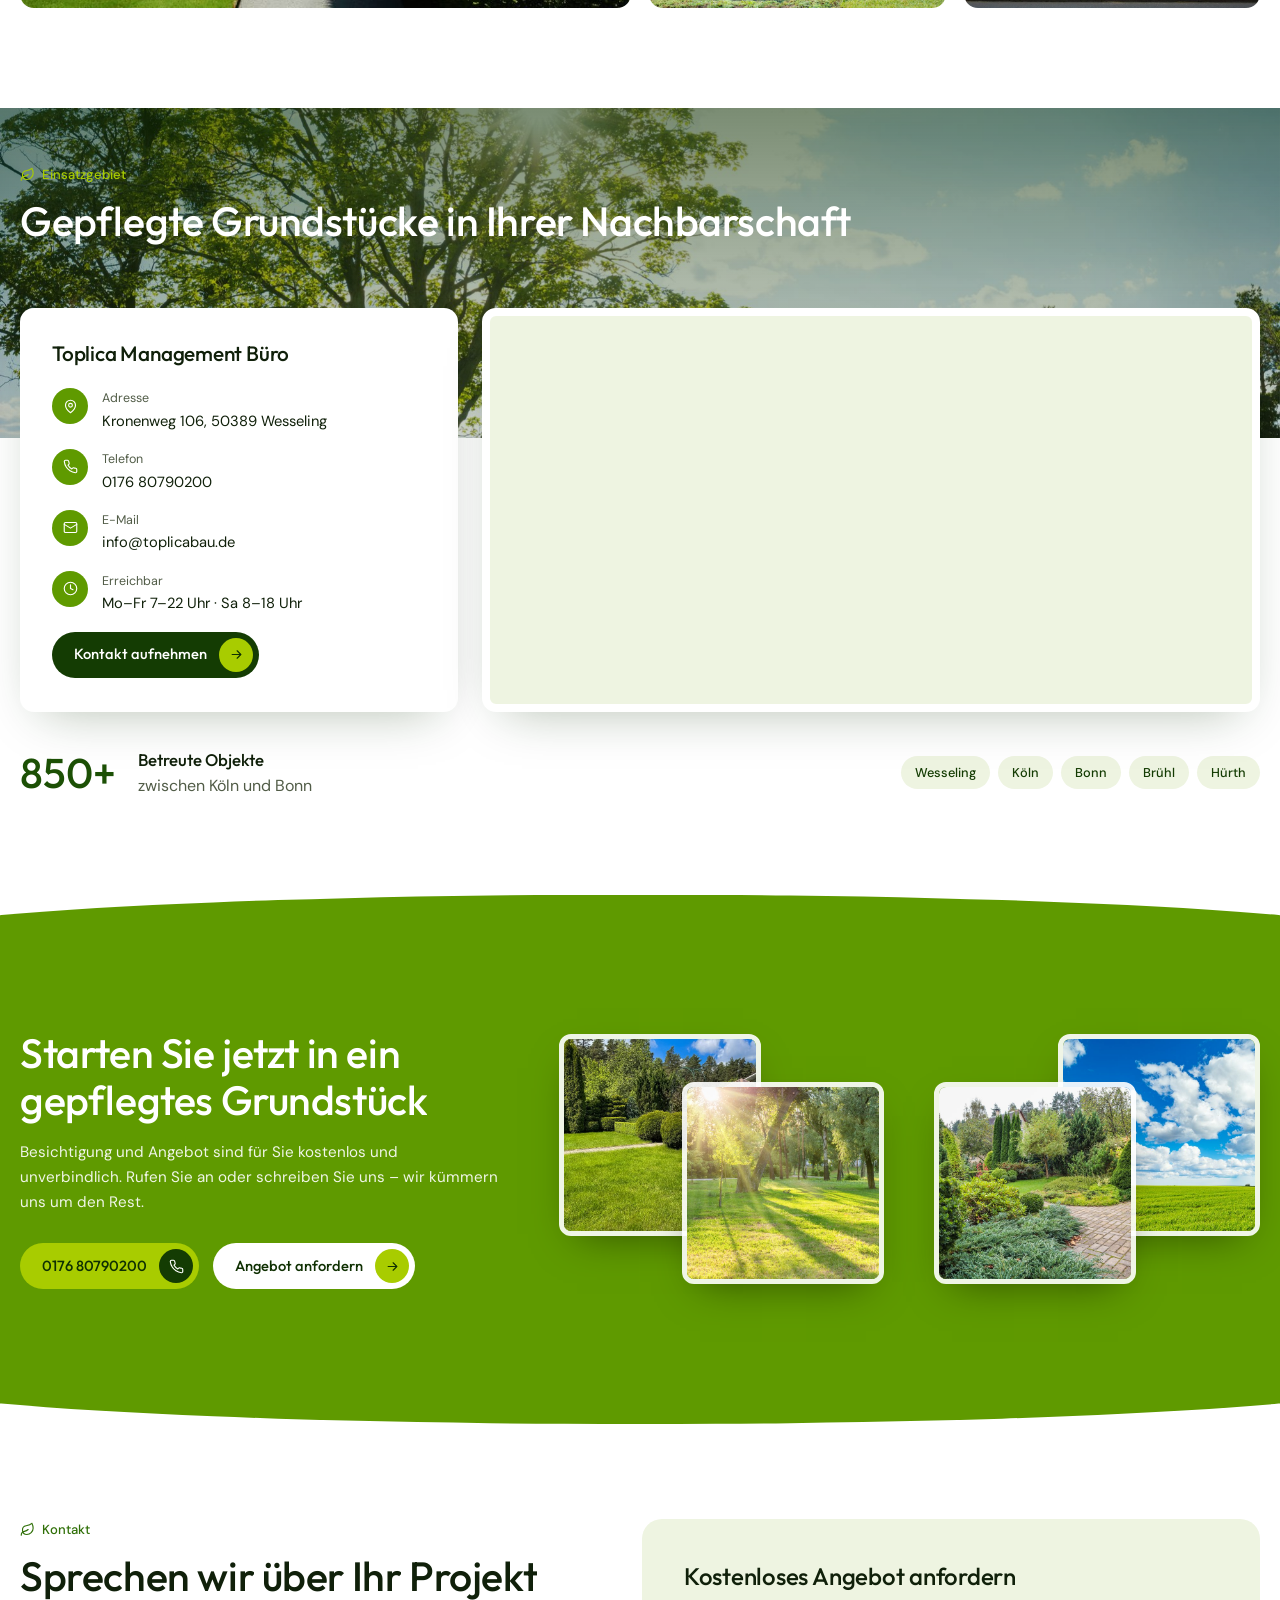
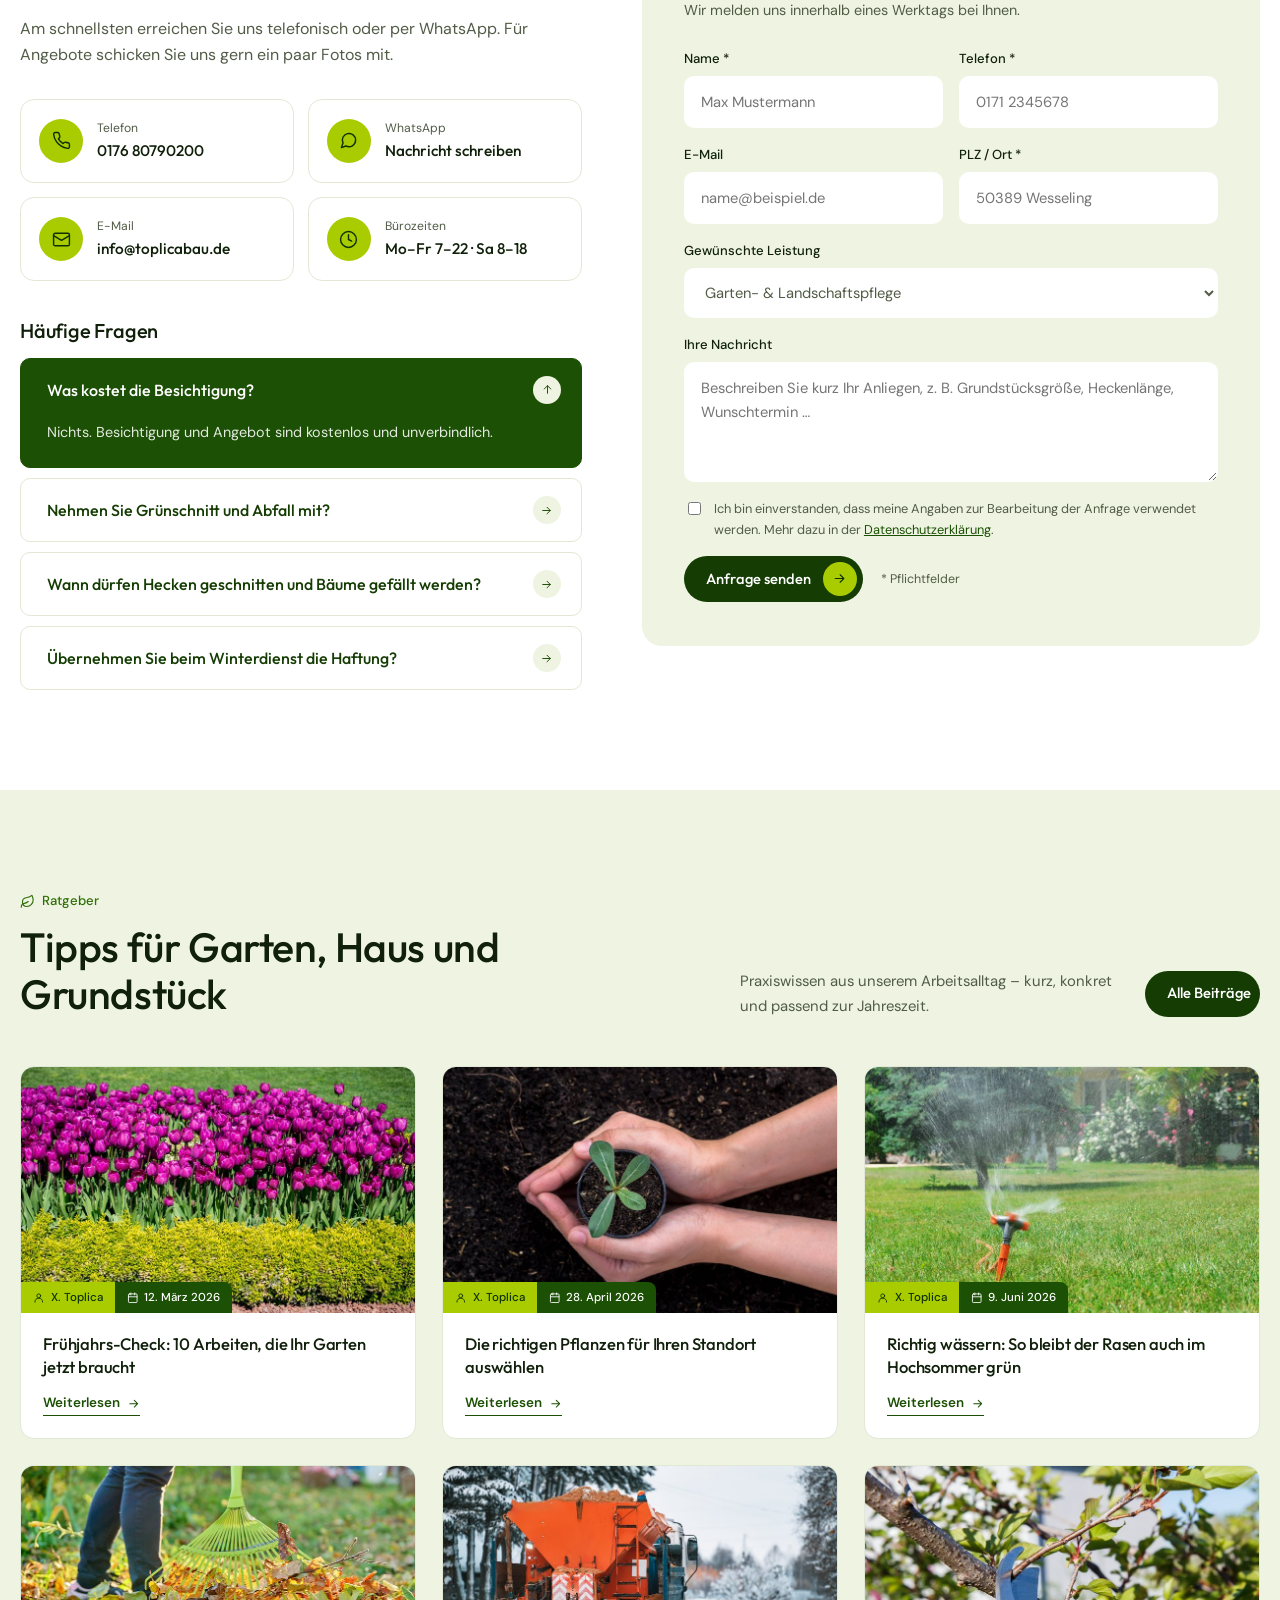
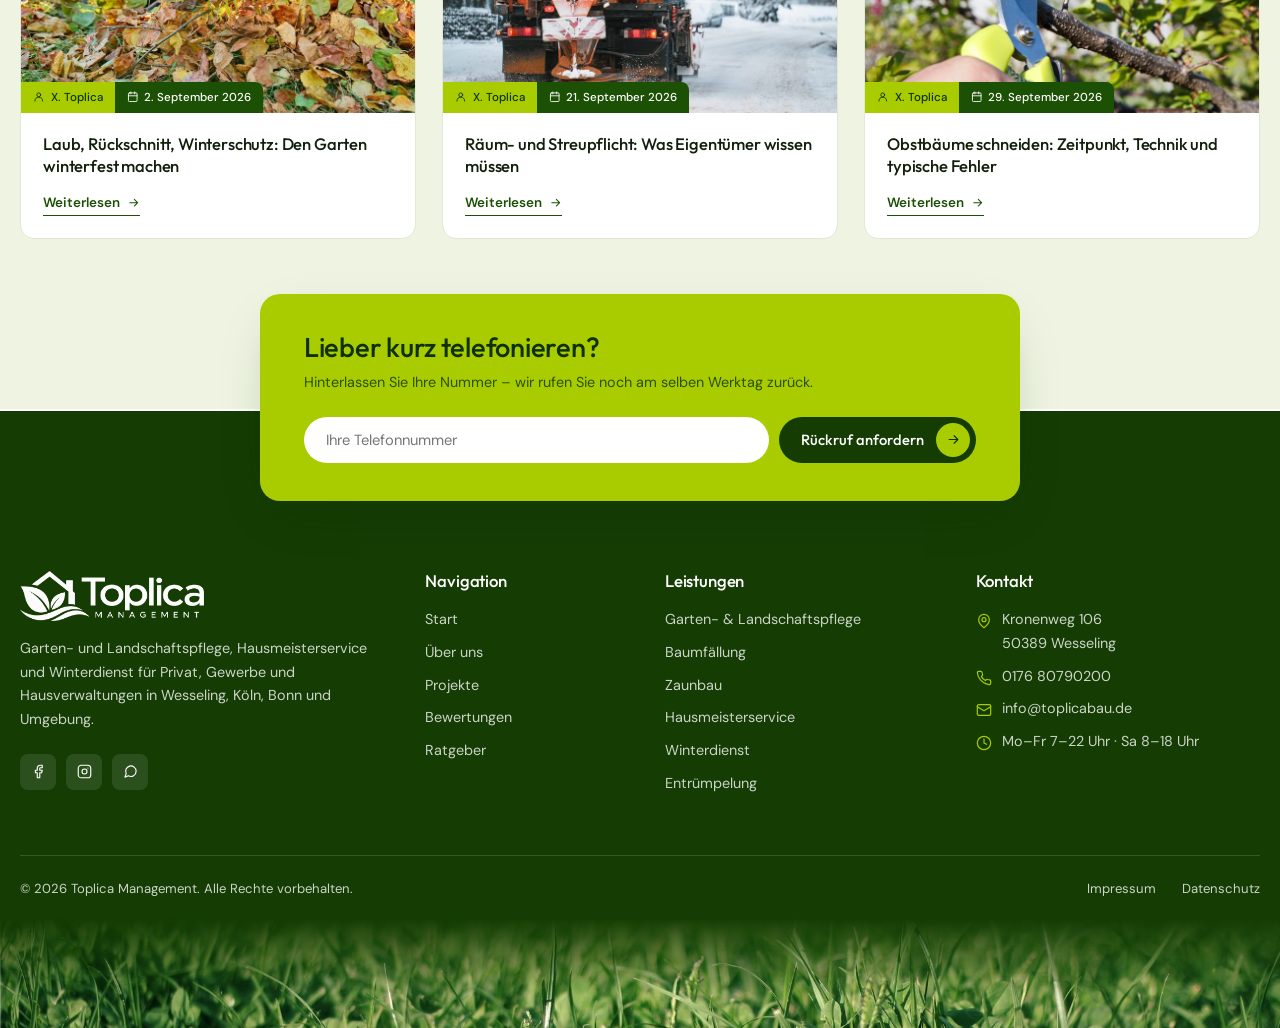
==== commit 2efc55e8: "Toplica Management: Logo, echte Kontaktdaten, Rechtsseiten, Handy-Optimierung - Firmenname und Logo " ====
--- a/index.html
+++ b/index.html
@@ -3,15 +3,16 @@
 <head>
 <meta charset="utf-8">
 <meta name="viewport" content="width=device-width, initial-scale=1">
-<title>Gartenpflege, Hausmeisterservice &amp; Winterdienst in Köln | GrünMeister</title>
-<meta name="description" content="GrünMeister ist Ihr Partner für Gartenpflege, Heckenschnitt, Baumfällung, Zaunbau, Hausmeisterservice, Winterdienst und Entrümpelung – zuverlässig, sauber und zum Festpreis.">
+<title>Gartenpflege, Hausmeisterservice &amp; Winterdienst in Wesseling, Köln &amp; Bonn | Toplica Management</title>
+<meta name="description" content="Toplica Management ist Ihr Partner für Gartenpflege, Heckenschnitt, Baumfällung, Zaunbau, Hausmeisterservice, Winterdienst und Entrümpelung – zuverlässig, sauber und zum Festpreis.">
 <!-- Google-Tag (gtag.js / Tag Manager) hier einfügen. Die Seite meldet die Ereignisse
      "phone_click", "whatsapp_click" und "lead_form_submit" an window.dataLayer (siehe assets/js/main.js). -->
 <link rel="preconnect" href="https://fonts.googleapis.com">
 <link rel="preconnect" href="https://fonts.gstatic.com" crossorigin>
 <link href="https://fonts.googleapis.com/css2?family=DM+Sans:wght@400;500;600&family=Outfit:wght@400;500;600&display=swap" rel="stylesheet">
-<link rel="stylesheet" href="assets/css/style.css">
-<link rel="icon" href="data:image/svg+xml,%3Csvg xmlns='http://www.w3.org/2000/svg' viewBox='0 0 40 40'%3E%3Crect width='40' height='40' rx='11' fill='%232c5410'/%3E%3Cpath d='M11 27c0-10 7-15 18-15 0 11-5 18-15 18-1 0-2-.3-3-.8' fill='%23c9dc2c'/%3E%3C/svg%3E">
+<link rel="stylesheet" href="assets/css/style.css?v=9">
+<link rel="icon" type="image/png" href="assets/img/favicon.png">
+<link rel="apple-touch-icon" href="assets/img/favicon.png">
 </head>
 <body>
 
@@ -51,12 +52,12 @@
 <div class="topbar">
   <div class="container">
     <ul>
-      <li><svg class="i"><use href="#pin"/></svg> Musterstraße 12, 50667 Köln</li>
-      <li><a href="tel:+4922112345678"><svg class="i"><use href="#phone"/></svg> 0221 123 456 78</a></li>
-      <li class="hide-m"><a href="mailto:info@gruenmeister.de"><svg class="i"><use href="#mail"/></svg> info@gruenmeister.de</a></li>
+      <li><svg class="i"><use href="#pin"/></svg> Kronenweg 106, 50389 Wesseling</li>
+      <li><a href="tel:+4917680790200"><svg class="i"><use href="#phone"/></svg> 0176 80790200</a></li>
+      <li class="hide-m"><a href="mailto:info@toplicabau.de"><svg class="i"><use href="#mail"/></svg> info@toplicabau.de</a></li>
     </ul>
     <ul class="social">
-      <li><svg class="i"><use href="#clock"/></svg> Mo–Fr 7–18 Uhr · Sa 8–14 Uhr</li>
+      <li><svg class="i"><use href="#clock"/></svg> Mo–Fr 7–22 Uhr · Sa 8–18 Uhr</li>
       <li><a href="#" aria-label="Facebook"><svg class="i"><use href="#fb"/></svg></a></li>
       <li><a href="#" aria-label="Instagram"><svg class="i"><use href="#ig"/></svg></a></li>
       <li><a href="#" aria-label="WhatsApp"><svg class="i"><use href="#chat"/></svg></a></li>
@@ -66,7 +67,7 @@
 
 <header class="nav">
   <div class="container">
-    <a href="#top" class="logo"><svg><use href="#logo"/></svg><b>Grün<span>Meister</span></b></a>
+    <a href="#top" class="logo"><img src="assets/img/logo.webp" alt="Toplica Management" width="661" height="180"></a>
     <nav class="nav-links" id="nav-links">
       <a href="#leistungen">Leistungen</a>
       <a href="#abo">Pflege-Abo</a>
@@ -76,8 +77,8 @@
       <a href="#kontakt">Kontakt</a>
     </nav>
     <div class="nav-cta">
-      <a href="tel:+4922112345678" class="nav-phone"><span><svg class="i"><use href="#phone"/></svg></span><div><small>Jetzt anrufen</small>0221 123 456 78</div></a>
-      <a href="#kontakt" class="btn">Angebot anfragen <span class="ico"><svg class="i"><use href="#arrow"/></svg></span></a>
+      <a href="tel:+4917680790200" class="nav-phone"><span><svg class="i"><use href="#phone"/></svg></span><div><small>Jetzt anrufen</small>0176 80790200</div></a>
+      <a href="#angebot" class="btn">Angebot anfragen <span class="ico"><svg class="i"><use href="#arrow"/></svg></span></a>
     </div>
     <button class="burger" aria-label="Menü" aria-controls="nav-links" aria-expanded="false"><svg class="i"><use href="#menu"/></svg></button>
   </div>
@@ -91,7 +92,7 @@
   <div class="container hero-grid">
     <div class="hero-copy">
       <div class="hero-rating reveal"><span class="stars"><svg class="i"><use href="#star"/></svg><svg class="i"><use href="#star"/></svg><svg class="i"><use href="#star"/></svg><svg class="i"><use href="#star"/></svg><svg class="i"><use href="#star"/></svg></span> <b>4,9 / 5</b><span>850+ betreute Objekte</span></div>
-      <h1 class="reveal" style="--d:.05s">Gartenpflege, Hausmeisterservice &amp; Winterdienst in Köln</h1>
+      <h1 class="reveal" style="--d:.05s">Gartenpflege, Hausmeisterservice &amp; Winterdienst in Wesseling, Köln &amp; Bonn</h1>
       <p class="sub reveal" style="--d:.1s">Ein Ansprechpartner für Garten, Haus und Grundstück – vom Heckenschnitt über Baumfällung und Zaunbau bis zur Entrümpelung. Zuverlässig, sauber und zum Festpreis.</p>
       <ul class="hero-checks reveal" style="--d:.15s">
         <li><svg class="i"><use href="#check"/></svg> Kostenlose Besichtigung vor Ort</li>
@@ -99,8 +100,9 @@
         <li><svg class="i"><use href="#check"/></svg> Voll versichert, inklusive Entsorgung</li>
       </ul>
       <div class="hero-actions reveal" style="--d:.2s">
-        <a href="tel:+4922112345678" class="btn btn-lime">Jetzt anrufen: 0221 123 456 78 <span class="ico"><svg class="i"><use href="#phone"/></svg></span></a>
-        <a href="#leistungen" class="btn btn-ghost">Leistungen ansehen <span class="ico"><svg class="i"><use href="#arrow"/></svg></span></a>
+        <a href="tel:+4917680790200" class="btn btn-lime">Jetzt anrufen: 0176 80790200 <span class="ico"><svg class="i"><use href="#phone"/></svg></span></a>
+        <a href="#leistungen" class="btn btn-ghost only-d">Leistungen ansehen <span class="ico"><svg class="i"><use href="#arrow"/></svg></span></a>
+        <a href="#angebot" class="btn btn-ghost only-m">Kostenloses Angebot anfordern <span class="ico"><svg class="i"><use href="#arrow"/></svg></span></a>
       </div>
     </div>
     <div class="hero-form reveal" style="--d:.15s" data-form-wrap>
@@ -169,47 +171,47 @@
       <article class="service reveal">
         <header><svg class="i"><use href="#leaf"/></svg><h3>Garten- &amp; Landschaftspflege</h3></header>
         <div class="pic"><img src="assets/img/leistung-gartenpflege.jpg" alt="Gärtner pflegt ein Beet vor einer Natursteinmauer"></div>
-        <div class="body"><p>Beete, Sträucher, Unkraut, Laub: regelmäßige Pflege, damit Ihr Garten das ganze Jahr gut aussieht.</p><a href="#kontakt" class="btn btn-sm">Anfragen <span class="ico"><svg class="i"><use href="#arrow"/></svg></span></a></div>
+        <div class="body"><p>Beete, Sträucher, Unkraut, Laub: regelmäßige Pflege, damit Ihr Garten das ganze Jahr gut aussieht.</p><a href="#angebot" class="btn btn-sm">Anfragen <span class="ico"><svg class="i"><use href="#arrow"/></svg></span></a></div>
       </article>
       <article class="service reveal" style="--d:.08s">
         <header><svg class="i"><use href="#scissors"/></svg><h3>Hecken- &amp; Strauchschnitt</h3></header>
         <div class="pic"><img src="assets/img/leistung-hecke.jpg" alt="Hecke wird mit der Heckenschere in Form geschnitten"></div>
-        <div class="body"><p>Form- und Rückschnitt zur richtigen Zeit – inklusive Abtransport des gesamten Schnittguts.</p><a href="#kontakt" class="btn btn-sm">Anfragen <span class="ico"><svg class="i"><use href="#arrow"/></svg></span></a></div>
+        <div class="body"><p>Form- und Rückschnitt zur richtigen Zeit – inklusive Abtransport des gesamten Schnittguts.</p><a href="#angebot" class="btn btn-sm">Anfragen <span class="ico"><svg class="i"><use href="#arrow"/></svg></span></a></div>
       </article>
       <article class="service reveal" style="--d:.16s">
         <header><svg class="i"><use href="#grass"/></svg><h3>Rasenpflege &amp; Mähservice</h3></header>
         <div class="pic"><img src="assets/img/leistung-rasen.jpg" alt="Rasenmäher auf dichtem grünen Rasen"></div>
-        <div class="body"><p>Mähen, Vertikutieren, Düngen und Nachsäen – für einen dichten, gesunden Rasen ohne Moos.</p><a href="#kontakt" class="btn btn-sm">Anfragen <span class="ico"><svg class="i"><use href="#arrow"/></svg></span></a></div>
+        <div class="body"><p>Mähen, Vertikutieren, Düngen und Nachsäen – für einen dichten, gesunden Rasen ohne Moos.</p><a href="#angebot" class="btn btn-sm">Anfragen <span class="ico"><svg class="i"><use href="#arrow"/></svg></span></a></div>
       </article>
       <article class="service reveal">
         <header><svg class="i"><use href="#tree"/></svg><h3>Baumfällung &amp; Baumpflege</h3></header>
         <div class="pic"><img src="assets/img/leistung-baum.jpg" alt="Baumpfleger mit Motorsäge am Stamm"></div>
-        <div class="body"><p>Sichere Fällung auch auf engem Raum, Kronenpflege, Totholzentfernung und Wurzelstockfräsen.</p><a href="#kontakt" class="btn btn-sm">Anfragen <span class="ico"><svg class="i"><use href="#arrow"/></svg></span></a></div>
+        <div class="body"><p>Sichere Fällung auch auf engem Raum, Kronenpflege, Totholzentfernung und Wurzelstockfräsen.</p><a href="#angebot" class="btn btn-sm">Anfragen <span class="ico"><svg class="i"><use href="#arrow"/></svg></span></a></div>
       </article>
       <article class="service reveal" style="--d:.08s">
         <header><svg class="i"><use href="#fence"/></svg><h3>Zaunbau &amp; Zaunsetzung</h3></header>
         <div class="pic"><img src="assets/img/leistung-zaun.jpg" alt="Monteur verschraubt einen Metallzaun"></div>
-        <div class="body"><p>Doppelstabmatten, Holz- oder Sichtschutzzäune samt Toren – fachgerecht gesetzt und einbetoniert.</p><a href="#kontakt" class="btn btn-sm">Anfragen <span class="ico"><svg class="i"><use href="#arrow"/></svg></span></a></div>
+        <div class="body"><p>Doppelstabmatten, Holz- oder Sichtschutzzäune samt Toren – fachgerecht gesetzt und einbetoniert.</p><a href="#angebot" class="btn btn-sm">Anfragen <span class="ico"><svg class="i"><use href="#arrow"/></svg></span></a></div>
       </article>
       <article class="service reveal" style="--d:.16s">
         <header><svg class="i"><use href="#wrench"/></svg><h3>Hausmeisterservice</h3></header>
         <div class="pic"><img src="assets/img/leistung-hausmeister.jpg" alt="Hausmeister repariert ein Türschloss"></div>
-        <div class="body"><p>Kontrollgänge, Kleinreparaturen, Treppenhaus- und Außenreinigung, Mülltonnenservice für Ihr Objekt.</p><a href="#kontakt" class="btn btn-sm">Anfragen <span class="ico"><svg class="i"><use href="#arrow"/></svg></span></a></div>
+        <div class="body"><p>Kontrollgänge, Kleinreparaturen, Treppenhaus- und Außenreinigung, Mülltonnenservice für Ihr Objekt.</p><a href="#angebot" class="btn btn-sm">Anfragen <span class="ico"><svg class="i"><use href="#arrow"/></svg></span></a></div>
       </article>
       <article class="service reveal">
         <header><svg class="i"><use href="#snow"/></svg><h3>Winterdienst</h3></header>
         <div class="pic"><img src="assets/img/leistung-winter.jpg" alt="Schneeräumung auf einem Gehweg vor dem Haus"></div>
-        <div class="body"><p>Räumen und Streuen nach Satzung – ab den frühen Morgenstunden, mit Dokumentation und Haftungsübernahme.</p><a href="#kontakt" class="btn btn-sm">Anfragen <span class="ico"><svg class="i"><use href="#arrow"/></svg></span></a></div>
+        <div class="body"><p>Räumen und Streuen nach Satzung – ab den frühen Morgenstunden, mit Dokumentation und Haftungsübernahme.</p><a href="#angebot" class="btn btn-sm">Anfragen <span class="ico"><svg class="i"><use href="#arrow"/></svg></span></a></div>
       </article>
       <article class="service reveal" style="--d:.08s">
         <header><svg class="i"><use href="#truck"/></svg><h3>Entrümpelung</h3></header>
         <div class="pic"><img src="assets/img/leistung-entruempelung.jpg" alt="Mitarbeiter transportiert Sperrgut mit einem Wagen ab"></div>
-        <div class="body"><p>Keller, Dachboden, Garage oder ganze Wohnung: besenrein geräumt und fachgerecht entsorgt.</p><a href="#kontakt" class="btn btn-sm">Anfragen <span class="ico"><svg class="i"><use href="#arrow"/></svg></span></a></div>
+        <div class="body"><p>Keller, Dachboden, Garage oder ganze Wohnung: besenrein geräumt und fachgerecht entsorgt.</p><a href="#angebot" class="btn btn-sm">Anfragen <span class="ico"><svg class="i"><use href="#arrow"/></svg></span></a></div>
       </article>
       <article class="service reveal" style="--d:.16s">
         <header><svg class="i"><use href="#bricks"/></svg><h3>Pflaster- &amp; Wegebau</h3></header>
         <div class="pic"><img src="assets/img/leistung-pflaster.jpg" alt="Gartenweg wird mit Pflastersteinen verlegt"></div>
-        <div class="body"><p>Wege, Einfahrten und Terrassen neu anlegen oder ausbessern – mit tragfähigem Unterbau.</p><a href="#kontakt" class="btn btn-sm">Anfragen <span class="ico"><svg class="i"><use href="#arrow"/></svg></span></a></div>
+        <div class="body"><p>Wege, Einfahrten und Terrassen neu anlegen oder ausbessern – mit tragfähigem Unterbau.</p><a href="#angebot" class="btn btn-sm">Anfragen <span class="ico"><svg class="i"><use href="#arrow"/></svg></span></a></div>
       </article>
     </div>
   </div>
@@ -235,7 +237,7 @@
       <span class="qmark">“</span>
       <figcaption>
         <blockquote>„Ein gepflegtes Grundstück ist die Visitenkarte eines Hauses. Wir behandeln jedes so, als wäre es unser eigenes.“</blockquote>
-        <cite>Daniel Toplica, Inhaber</cite>
+        <cite>Xhafer Toplica, Inhaber</cite>
       </figcaption>
     </figure>
   </div>
@@ -256,18 +258,18 @@
     <div class="about-card reveal" style="--d:.15s">
       <span class="eyebrow"><svg class="i"><use href="#leaf"/></svg> Über uns</span>
       <h2>Seit über einem Jahrzehnt für Garten &amp; Gebäude da</h2>
-      <p>GrünMeister ist ein inhabergeführter Meisterbetrieb aus Köln. Was als kleiner Gartenpflegedienst begann, ist heute ein eingespieltes Team für alles, was ein Grundstück das ganze Jahr über braucht.</p>
+      <p>Toplica Management ist ein inhabergeführtes Familienunternehmen aus Wesseling. Was als kleiner Gartenpflegedienst begann, ist heute ein eingespieltes Team für alles, was ein Grundstück das ganze Jahr über braucht.</p>
       <ul class="checks">
         <li><svg class="i"><use href="#check"/></svg> Fester Ansprechpartner</li>
         <li><svg class="i"><use href="#check"/></svg> Eigener Maschinenpark</li>
         <li><svg class="i"><use href="#check"/></svg> Fachgerechte Entsorgung</li>
         <li><svg class="i"><use href="#check"/></svg> Voll versichert</li>
       </ul>
-      <div class="about-imgs">
+      <div class="about-imgs swipe">
         <img src="assets/img/about-1.jpg" alt="Bunt bepflanztes Staudenbeet">
         <img src="assets/img/about-2.jpg" alt="Gepflasterter Gartenweg mit Formgehölzen">
       </div>
-      <a href="#kontakt" class="btn">Lernen Sie uns kennen <span class="ico"><svg class="i"><use href="#arrow"/></svg></span></a>
+      <a href="#angebot" class="btn">Lernen Sie uns kennen <span class="ico"><svg class="i"><use href="#arrow"/></svg></span></a>
     </div>
   </div>
 </section>
@@ -280,27 +282,27 @@
       <h2>Einmal buchen, das ganze Jahr gepflegt</h2>
       <p>Mit dem Pflege-Abo kommen wir im festen Rhythmus – ohne dass Sie jedes Mal anrufen müssen. Fester Monatspreis, fester Ansprechpartner, monatlich kündbar.</p>
     </div>
-    <div class="plans">
+    <div class="plans swipe">
       <article class="plan reveal" style="--d:0s">
         <h3>Basis</h3>
         <div class="rhythm">1 × im Monat</div>
         <p>Für kleine Gärten und Vorgärten, die ordentlich bleiben sollen.</p>
         <ul><li><svg class="i"><use href="#check"/></svg> Rasen mähen &amp; Kanten schneiden</li><li><svg class="i"><use href="#check"/></svg> Beete von Unkraut befreien</li><li><svg class="i"><use href="#check"/></svg> Wege und Einfahrt kehren</li><li><svg class="i"><use href="#check"/></svg> Grünschnitt-Entsorgung inklusive</li></ul>
-        <a href="#kontakt" class="btn" data-service="Pflege-Abo">Abo anfragen <span class="ico"><svg class="i"><use href="#arrow"/></svg></span></a>
+        <a href="#angebot" class="btn" data-service="Pflege-Abo">Abo anfragen <span class="ico"><svg class="i"><use href="#arrow"/></svg></span></a>
       </article>
       <article class="plan featured reveal" style="--d:0.08s">
         <span class="tag">Am häufigsten gewählt</span><h3>Komfort</h3>
         <div class="rhythm">Alle 14 Tage</div>
         <p>Die Rundum-Pflege für Einfamilien- und Mehrparteienhäuser.</p>
         <ul><li><svg class="i"><use href="#check"/></svg> Alles aus dem Basis-Paket</li><li><svg class="i"><use href="#check"/></svg> Hecken- und Strauchschnitt nach Saison</li><li><svg class="i"><use href="#check"/></svg> Düngen, Vertikutieren, Nachsäen</li><li><svg class="i"><use href="#check"/></svg> Laubbeseitigung im Herbst</li><li><svg class="i"><use href="#check"/></svg> Fester Ansprechpartner</li></ul>
-        <a href="#kontakt" class="btn btn-lime" data-service="Pflege-Abo">Abo anfragen <span class="ico"><svg class="i"><use href="#arrow"/></svg></span></a>
+        <a href="#angebot" class="btn btn-lime" data-service="Pflege-Abo">Abo anfragen <span class="ico"><svg class="i"><use href="#arrow"/></svg></span></a>
       </article>
       <article class="plan reveal" style="--d:0.16s">
         <h3>Rundum-Service</h3>
         <div class="rhythm">Wöchentlich</div>
         <p>Für Wohnanlagen, Gewerbe und Hausverwaltungen – alles aus einer Hand.</p>
         <ul><li><svg class="i"><use href="#check"/></svg> Alles aus dem Komfort-Paket</li><li><svg class="i"><use href="#check"/></svg> Hausmeisterservice &amp; Kontrollgänge</li><li><svg class="i"><use href="#check"/></svg> Winterdienst mit Haftungsübernahme</li><li><svg class="i"><use href="#check"/></svg> Leistungsnachweis je Einsatz</li><li><svg class="i"><use href="#check"/></svg> Eine Sammelrechnung pro Objekt</li></ul>
-        <a href="#kontakt" class="btn" data-service="Pflege-Abo">Abo anfragen <span class="ico"><svg class="i"><use href="#arrow"/></svg></span></a>
+        <a href="#angebot" class="btn" data-service="Pflege-Abo">Abo anfragen <span class="ico"><svg class="i"><use href="#arrow"/></svg></span></a>
       </article>
     </div>
     <p class="plan-note reveal">Den Monatspreis nennen wir Ihnen nach einer kostenlosen Besichtigung – er richtet sich nach Grundstücksgröße und Aufwand und bleibt dann fest.</p>
@@ -315,7 +317,7 @@
         <span class="eyebrow"><svg class="i"><use href="#leaf"/></svg> So arbeiten wir</span>
         <h2>In vier Schritten zum gepflegten Grundstück</h2>
       </div>
-      <a href="#kontakt" class="btn">Termin vereinbaren <span class="ico"><svg class="i"><use href="#arrow"/></svg></span></a>
+      <a href="#angebot" class="btn">Termin vereinbaren <span class="ico"><svg class="i"><use href="#arrow"/></svg></span></a>
     </div>
     <div class="process">
       <div class="process-intro reveal">
@@ -368,7 +370,7 @@
         <div><span><svg class="i"><use href="#check"/></svg></span><p><b>850+</b><small>Betreute Objekte</small></p></div>
       </div>
     </div>
-    <div class="reviews">
+    <div class="reviews swipe">
       <article class="review reveal">
         <div class="stars"><svg class="i"><use href="#star"/></svg><svg class="i"><use href="#star"/></svg><svg class="i"><use href="#star"/></svg><svg class="i"><use href="#star"/></svg><svg class="i"><use href="#star"/></svg></div>
         <p>„Unsere Thujahecke war jahrelang vernachlässigt. Zwei Mann, ein Vormittag – und sie sieht aus wie neu gesetzt. Alles Schnittgut war weg, die Einfahrt gefegt.“</p>
@@ -376,7 +378,7 @@
       </article>
       <article class="review reveal" style="--d:.08s">
         <div class="stars"><svg class="i"><use href="#star"/></svg><svg class="i"><use href="#star"/></svg><svg class="i"><use href="#star"/></svg><svg class="i"><use href="#star"/></svg><svg class="i"><use href="#star"/></svg></div>
-        <p>„Als Hausverwaltung betreuen wir elf Objekte mit GrünMeister. Grünpflege, Hausmeister, Winterdienst aus einer Hand – und ich muss nie hinterhertelefonieren.“</p>
+        <p>„Als Hausverwaltung betreuen wir elf Objekte mit Toplica Management. Grünpflege, Hausmeister, Winterdienst aus einer Hand – und ich muss nie hinterhertelefonieren.“</p>
         <footer><div><b>Sabine Keller</b><small>Hausverwaltung, Leverkusen</small></div></footer>
       </article>
       <article class="review reveal" style="--d:.16s">
@@ -435,21 +437,21 @@
   <div class="container">
     <div class="location-grid reveal">
       <div class="office">
-        <h3>GrünMeister Büro</h3>
+        <h3>Toplica Management Büro</h3>
         <ul>
-          <li><span><svg class="i"><use href="#pin"/></svg></span><div><small>Adresse</small>Musterstraße 12, 50667 Köln</div></li>
-          <li><span><svg class="i"><use href="#phone"/></svg></span><div><small>Telefon</small><a href="tel:+4922112345678">0221 123 456 78</a></div></li>
-          <li><span><svg class="i"><use href="#mail"/></svg></span><div><small>E-Mail</small><a href="mailto:info@gruenmeister.de">info@gruenmeister.de</a></div></li>
-          <li><span><svg class="i"><use href="#clock"/></svg></span><div><small>Erreichbar</small>Mo–Fr 7–18 Uhr · Sa 8–14 Uhr</div></li>
+          <li><span><svg class="i"><use href="#pin"/></svg></span><div><small>Adresse</small>Kronenweg 106, 50389 Wesseling</div></li>
+          <li><span><svg class="i"><use href="#phone"/></svg></span><div><small>Telefon</small><a href="tel:+4917680790200">0176 80790200</a></div></li>
+          <li><span><svg class="i"><use href="#mail"/></svg></span><div><small>E-Mail</small><a href="mailto:info@toplicabau.de">info@toplicabau.de</a></div></li>
+          <li><span><svg class="i"><use href="#clock"/></svg></span><div><small>Erreichbar</small>Mo–Fr 7–22 Uhr · Sa 8–18 Uhr</div></li>
         </ul>
-        <a href="#kontakt" class="btn">Kontakt aufnehmen <span class="ico"><svg class="i"><use href="#arrow"/></svg></span></a>
-      </div>
-      <div class="map"><iframe title="Karte: Standort GrünMeister in Köln" loading="lazy" src="https://www.openstreetmap.org/export/embed.html?bbox=6.86%2C50.89%2C7.06%2C50.99&amp;layer=mapnik&amp;marker=50.9384%2C6.9584"></iframe></div>
+        <a href="#angebot" class="btn">Kontakt aufnehmen <span class="ico"><svg class="i"><use href="#arrow"/></svg></span></a>
+      </div>
+      <div class="map"><iframe title="Karte: Standort Toplica Management in Wesseling" loading="lazy" src="https://www.openstreetmap.org/export/embed.html?bbox=6.85%2C50.76%2C7.10%2C50.90&amp;layer=mapnik&amp;marker=50.8236%2C6.9706"></iframe></div>
     </div>
     <div class="location-foot reveal">
       <b>850+</b>
-      <div><strong>Betreute Objekte</strong>in Köln und im Umkreis von 40 km</div>
-      <div class="areas"><span>Köln</span><span>Leverkusen</span><span>Bergisch Gladbach</span><span>Hürth</span><span>Frechen</span><span>Pulheim</span><span>Brühl</span><span>Troisdorf</span></div>
+      <div><strong>Betreute Objekte</strong>zwischen Köln und Bonn</div>
+      <div class="areas"><span>Wesseling</span><span>Köln</span><span>Bonn</span><span>Brühl</span><span>Hürth</span></div>
     </div>
   </div>
 </section>
@@ -461,8 +463,8 @@
       <h2>Starten Sie jetzt in ein gepflegtes Grundstück</h2>
       <p>Besichtigung und Angebot sind für Sie kostenlos und unverbindlich. Rufen Sie an oder schreiben Sie uns – wir kümmern uns um den Rest.</p>
       <div class="cta-actions">
-        <a href="tel:+4922112345678" class="btn btn-lime">0221 123 456 78 <span class="ico"><svg class="i"><use href="#phone"/></svg></span></a>
-        <a href="#kontakt" class="btn btn-white">Angebot anfordern <span class="ico"><svg class="i"><use href="#arrow"/></svg></span></a>
+        <a href="tel:+4917680790200" class="btn btn-lime">0176 80790200 <span class="ico"><svg class="i"><use href="#phone"/></svg></span></a>
+        <a href="#angebot" class="btn btn-white">Angebot anfordern <span class="ico"><svg class="i"><use href="#arrow"/></svg></span></a>
       </div>
     </div>
     <div class="cta-imgs"><img src="assets/img/cta-1.jpg" alt=""><img src="assets/img/cta-2.jpg" alt=""></div>
@@ -478,10 +480,10 @@
       <h2>Sprechen wir über Ihr Projekt</h2>
       <p class="lead" style="margin-top:16px">Am schnellsten erreichen Sie uns telefonisch oder per WhatsApp. Für Angebote schicken Sie uns gern ein paar Fotos mit.</p>
       <div class="contact-cards">
-        <a class="contact-card" href="tel:+4922112345678"><span><svg class="i"><use href="#phone"/></svg></span><div><small>Telefon</small><b>0221 123 456 78</b></div></a>
-        <a class="contact-card" href="https://wa.me/4922112345678"><span><svg class="i"><use href="#chat"/></svg></span><div><small>WhatsApp</small><b>Nachricht schreiben</b></div></a>
-        <a class="contact-card" href="mailto:info@gruenmeister.de"><span><svg class="i"><use href="#mail"/></svg></span><div><small>E-Mail</small><b>info@gruenmeister.de</b></div></a>
-        <div class="contact-card"><span><svg class="i"><use href="#clock"/></svg></span><div><small>Bürozeiten</small><b>Mo–Fr 7–18 · Sa 8–14</b></div></div>
+        <a class="contact-card" href="tel:+4917680790200"><span><svg class="i"><use href="#phone"/></svg></span><div><small>Telefon</small><b>0176 80790200</b></div></a>
+        <a class="contact-card" href="https://wa.me/4917680790200"><span><svg class="i"><use href="#chat"/></svg></span><div><small>WhatsApp</small><b>Nachricht schreiben</b></div></a>
+        <a class="contact-card" href="mailto:info@toplicabau.de"><span><svg class="i"><use href="#mail"/></svg></span><div><small>E-Mail</small><b>info@toplicabau.de</b></div></a>
+        <div class="contact-card"><span><svg class="i"><use href="#clock"/></svg></span><div><small>Bürozeiten</small><b>Mo–Fr 7–22 · Sa 8–18</b></div></div>
       </div>
       <div class="faq">
         <h3>Häufige Fragen</h3>
@@ -506,14 +508,14 @@
       </div>
     </div>
 
-    <div class="form reveal" style="--d:.15s" data-form-wrap>
+    <div class="form reveal" id="angebot" style="--d:.15s" data-form-wrap>
       <h3>Kostenloses Angebot anfordern</h3>
       <p>Wir melden uns innerhalb eines Werktags bei Ihnen.</p>
       <form class="form-grid" data-demo data-form-name="kontakt">
         <div class="field"><label for="f-name">Name *</label><input id="f-name" name="name" required autocomplete="name" placeholder="Max Mustermann"></div>
         <div class="field"><label for="f-tel">Telefon *</label><input id="f-tel" name="telefon" type="tel" required autocomplete="tel" placeholder="0171 2345678"></div>
-        <div class="field"><label for="f-mail">E-Mail</label><input id="f-mail" name="email" type="email" autocomplete="email" placeholder="name@beispiel.de"></div>
-        <div class="field"><label for="f-plz">PLZ / Ort *</label><input id="f-plz" name="ort" required placeholder="50667 Köln"></div>
+        <div class="field only-d"><label for="f-mail">E-Mail</label><input id="f-mail" name="email" type="email" autocomplete="email" placeholder="name@beispiel.de"></div>
+        <div class="field"><label for="f-plz">PLZ / Ort *</label><input id="f-plz" name="ort" required placeholder="50389 Wesseling"></div>
         <div class="field full"><label for="f-leistung">Gewünschte Leistung</label>
           <select id="f-leistung" name="leistung">
             <option>Garten- &amp; Landschaftspflege</option>
@@ -530,7 +532,7 @@
           </select>
         </div>
         <div class="field full"><label for="f-msg">Ihre Nachricht</label><textarea id="f-msg" name="nachricht" placeholder="Beschreiben Sie kurz Ihr Anliegen, z. B. Grundstücksgröße, Heckenlänge, Wunschtermin …"></textarea></div>
-        <label class="consent"><input type="checkbox" required> <span>Ich bin einverstanden, dass meine Angaben zur Bearbeitung der Anfrage verwendet werden. Mehr dazu in der <a href="#">Datenschutzerklärung</a>.</span></label>
+        <label class="consent"><input type="checkbox" required> <span>Ich bin einverstanden, dass meine Angaben zur Bearbeitung der Anfrage verwendet werden. Mehr dazu in der <a href="datenschutz.html">Datenschutzerklärung</a>.</span></label>
         <div class="form-foot">
           <button class="btn" type="submit">Anfrage senden <span class="ico"><svg class="i"><use href="#arrow"/></svg></span></button>
           <small>* Pflichtfelder</small>
@@ -551,29 +553,29 @@
       </div>
       <div class="side"><p>Praxiswissen aus unserem Arbeitsalltag – kurz, konkret und passend zur Jahreszeit.</p><a href="#ratgeber" class="btn">Alle Beiträge <span class="ico"><svg class="i"><use href="#arrow"/></svg></span></a></div>
     </div>
-    <div class="posts">
+    <div class="posts swipe">
       <article class="post reveal">
-        <div class="pic"><img src="assets/img/ratgeber-fruehjahr.jpg" alt="Tulpenbeet im Frühjahr"><div class="meta"><span><svg class="i"><use href="#user"/></svg> D. Toplica</span><span><svg class="i"><use href="#calendar"/></svg> 12. März 2026</span></div></div>
+        <div class="pic"><img src="assets/img/ratgeber-fruehjahr.jpg" alt="Tulpenbeet im Frühjahr"><div class="meta"><span><svg class="i"><use href="#user"/></svg> X. Toplica</span><span><svg class="i"><use href="#calendar"/></svg> 12. März 2026</span></div></div>
         <div class="body"><h3>Frühjahrs-Check: 10 Arbeiten, die Ihr Garten jetzt braucht</h3><a href="#" class="more">Weiterlesen <svg class="i"><use href="#arrow"/></svg></a></div>
       </article>
       <article class="post reveal" style="--d:.08s">
-        <div class="pic"><img src="assets/img/ratgeber-pflanzen.jpg" alt="Hände halten einen Setzling"><div class="meta"><span><svg class="i"><use href="#user"/></svg> D. Toplica</span><span><svg class="i"><use href="#calendar"/></svg> 28. April 2026</span></div></div>
+        <div class="pic"><img src="assets/img/ratgeber-pflanzen.jpg" alt="Hände halten einen Setzling"><div class="meta"><span><svg class="i"><use href="#user"/></svg> X. Toplica</span><span><svg class="i"><use href="#calendar"/></svg> 28. April 2026</span></div></div>
         <div class="body"><h3>Die richtigen Pflanzen für Ihren Standort auswählen</h3><a href="#" class="more">Weiterlesen <svg class="i"><use href="#arrow"/></svg></a></div>
       </article>
       <article class="post reveal" style="--d:.16s">
-        <div class="pic"><img src="assets/img/ratgeber-bewaesserung.jpg" alt="Rasensprenger auf einer Rasenfläche"><div class="meta"><span><svg class="i"><use href="#user"/></svg> D. Toplica</span><span><svg class="i"><use href="#calendar"/></svg> 9. Juni 2026</span></div></div>
+        <div class="pic"><img src="assets/img/ratgeber-bewaesserung.jpg" alt="Rasensprenger auf einer Rasenfläche"><div class="meta"><span><svg class="i"><use href="#user"/></svg> X. Toplica</span><span><svg class="i"><use href="#calendar"/></svg> 9. Juni 2026</span></div></div>
         <div class="body"><h3>Richtig wässern: So bleibt der Rasen auch im Hochsommer grün</h3><a href="#" class="more">Weiterlesen <svg class="i"><use href="#arrow"/></svg></a></div>
       </article>
       <article class="post reveal">
-        <div class="pic"><img src="assets/img/ratgeber-herbst.jpg" alt="Laub wird im Herbst zusammengerecht"><div class="meta"><span><svg class="i"><use href="#user"/></svg> D. Toplica</span><span><svg class="i"><use href="#calendar"/></svg> 2. September 2026</span></div></div>
+        <div class="pic"><img src="assets/img/ratgeber-herbst.jpg" alt="Laub wird im Herbst zusammengerecht"><div class="meta"><span><svg class="i"><use href="#user"/></svg> X. Toplica</span><span><svg class="i"><use href="#calendar"/></svg> 2. September 2026</span></div></div>
         <div class="body"><h3>Laub, Rückschnitt, Winterschutz: Den Garten winterfest machen</h3><a href="#" class="more">Weiterlesen <svg class="i"><use href="#arrow"/></svg></a></div>
       </article>
       <article class="post reveal" style="--d:.08s">
-        <div class="pic"><img src="assets/img/ratgeber-winter.jpg" alt="Streufahrzeug im Winterdienst"><div class="meta"><span><svg class="i"><use href="#user"/></svg> D. Toplica</span><span><svg class="i"><use href="#calendar"/></svg> 21. September 2026</span></div></div>
+        <div class="pic"><img src="assets/img/ratgeber-winter.jpg" alt="Streufahrzeug im Winterdienst"><div class="meta"><span><svg class="i"><use href="#user"/></svg> X. Toplica</span><span><svg class="i"><use href="#calendar"/></svg> 21. September 2026</span></div></div>
         <div class="body"><h3>Räum- und Streupflicht: Was Eigentümer wissen müssen</h3><a href="#" class="more">Weiterlesen <svg class="i"><use href="#arrow"/></svg></a></div>
       </article>
       <article class="post reveal" style="--d:.16s">
-        <div class="pic"><img src="assets/img/ratgeber-schnitt.jpg" alt="Obstbaumschnitt mit der Gartenschere"><div class="meta"><span><svg class="i"><use href="#user"/></svg> D. Toplica</span><span><svg class="i"><use href="#calendar"/></svg> 29. September 2026</span></div></div>
+        <div class="pic"><img src="assets/img/ratgeber-schnitt.jpg" alt="Obstbaumschnitt mit der Gartenschere"><div class="meta"><span><svg class="i"><use href="#user"/></svg> X. Toplica</span><span><svg class="i"><use href="#calendar"/></svg> 29. September 2026</span></div></div>
         <div class="body"><h3>Obstbäume schneiden: Zeitpunkt, Technik und typische Fehler</h3><a href="#" class="more">Weiterlesen <svg class="i"><use href="#arrow"/></svg></a></div>
       </article>
     </div>
@@ -601,8 +603,8 @@
   <div class="container">
     <div class="footer-grid">
       <div>
-        <a href="#top" class="logo"><svg><use href="#logo"/></svg><b>Grün<span>Meister</span></b></a>
-        <p>Garten- und Landschaftspflege, Hausmeisterservice und Winterdienst für Privat, Gewerbe und Hausverwaltungen in Köln und Umgebung.</p>
+        <a href="#top" class="logo"><img src="assets/img/logo-weiss.webp" alt="Toplica Management" width="661" height="180"></a>
+        <p>Garten- und Landschaftspflege, Hausmeisterservice und Winterdienst für Privat, Gewerbe und Hausverwaltungen in Wesseling, Köln, Bonn und Umgebung.</p>
         <div class="footer-social">
           <a href="#" aria-label="Facebook"><svg class="i"><use href="#fb"/></svg></a>
           <a href="#" aria-label="Instagram"><svg class="i"><use href="#ig"/></svg></a>
@@ -633,26 +635,26 @@
       <div>
         <h4>Kontakt</h4>
         <ul class="addr">
-          <li><svg class="i"><use href="#pin"/></svg> Musterstraße 12<br>50667 Köln</li>
-          <li><svg class="i"><use href="#phone"/></svg> <a href="tel:+4922112345678">0221 123 456 78</a></li>
-          <li><svg class="i"><use href="#mail"/></svg> <a href="mailto:info@gruenmeister.de">info@gruenmeister.de</a></li>
-          <li><svg class="i"><use href="#clock"/></svg> Mo–Fr 7–18 Uhr · Sa 8–14 Uhr</li>
+          <li><svg class="i"><use href="#pin"/></svg> Kronenweg 106<br>50389 Wesseling</li>
+          <li><svg class="i"><use href="#phone"/></svg> <a href="tel:+4917680790200">0176 80790200</a></li>
+          <li><svg class="i"><use href="#mail"/></svg> <a href="mailto:info@toplicabau.de">info@toplicabau.de</a></li>
+          <li><svg class="i"><use href="#clock"/></svg> Mo–Fr 7–22 Uhr · Sa 8–18 Uhr</li>
         </ul>
       </div>
     </div>
     <div class="footer-bottom">
-      <span>© <span id="year">2026</span> GrünMeister. Alle Rechte vorbehalten.</span>
-      <ul><li><a href="#">Impressum</a></li><li><a href="#">Datenschutz</a></li><li><a href="#">AGB</a></li></ul>
+      <span>© <span id="year">2026</span> Toplica Management. Alle Rechte vorbehalten.</span>
+      <ul><li><a href="impressum.html">Impressum</a></li><li><a href="datenschutz.html">Datenschutz</a></li></ul>
     </div>
   </div>
   <img class="footer-grass" src="assets/img/footer-rasen.jpg" alt="">
 </footer>
 
 <div class="mobile-bar">
-  <a href="tel:+4922112345678" class="call"><svg class="i"><use href="#phone"/></svg> Anrufen</a>
-  <a href="#kontakt" class="offer"><svg class="i"><use href="#mail"/></svg> Angebot anfordern</a>
+  <a href="tel:+4917680790200" class="call"><svg class="i"><use href="#phone"/></svg> Anrufen</a>
+  <a href="#angebot" class="offer"><svg class="i"><use href="#mail"/></svg> Angebot anfordern</a>
 </div>
 
-<script src="assets/js/main.js"></script>
+<script src="assets/js/main.js?v=9"></script>
 </body>
 </html>
--- a/assets/css/style.css
+++ b/assets/css/style.css
@@ -1,23 +1,23 @@
-/* GrünMeister – Garten- & Hausmeisterservice */
+/* Toplica Management – Garten- & Hausmeisterservice */
 :root {
-  --green-900: #1f3d0a;
-  --green-800: #2c5410;
-  --green-700: #3a6b14;
-  --green-600: #4f8a1b;
-  --green-500: #679f22;
-  --lime: #c9dc2c;
-  --lime-dark: #b4c81d;
-  --sage-50: #f4f7ec;
-  --sage-100: #ecf1e0;
-  --sage-200: #dfe7cd;
-  --ink: #1b2412;
-  --text: #56604b;
-  --line: #e3e8d8;
+  --green-900: #0f3002;
+  --green-800: #143c03;
+  --green-700: #1c5005;
+  --green-600: #2f6f07;
+  --green-500: #5f9a00;
+  --lime: #a8cc00;
+  --lime-dark: #93b800;
+  --sage-50: #f5f8ee;
+  --sage-100: #eef4e1;
+  --sage-200: #dde8c9;
+  --ink: #10200a;
+  --text: #515c47;
+  --line: #e1e8d5;
   --white: #fff;
   --radius: 14px;
   --radius-lg: 20px;
-  --shadow: 0 18px 50px -22px rgba(31, 61, 10, .35);
-  --shadow-sm: 0 8px 24px -14px rgba(31, 61, 10, .3);
+  --shadow: 0 18px 50px -22px rgba(15, 48, 2, .35);
+  --shadow-sm: 0 8px 24px -14px rgba(15, 48, 2, .3);
   --container: 1700px;
   --font-head: "Outfit", "Segoe UI", sans-serif;
   --font-body: "DM Sans", "Segoe UI", sans-serif;
@@ -85,7 +85,7 @@
 .topbar .social svg { font-size: 14px; }
 
 .nav { position: sticky; top: 0; z-index: 50; background: rgba(255,255,255,.94); backdrop-filter: blur(10px); transition: box-shadow .3s; }
-.nav.scrolled { box-shadow: 0 6px 30px -18px rgba(31,61,10,.5); }
+.nav.scrolled { box-shadow: 0 6px 30px -18px rgba(15,48,2,.5); }
 .nav .container { display: flex; align-items: center; justify-content: space-between; height: 74px; }
 .logo { display: inline-flex; align-items: center; gap: 9px; font-family: var(--font-head); font-size: 1.32rem; font-weight: 600; color: var(--green-900); letter-spacing: -.02em; }
 .logo svg { width: 34px; height: 34px; }
@@ -100,7 +100,7 @@
 /* Hero */
 .hero { position: relative; color: #fff; text-align: center; padding: 130px 0 250px; isolation: isolate; }
 .hero-bg { position: absolute; inset: 0; z-index: -2; object-fit: cover; width: 100%; height: 100%; }
-.hero::before { content: ""; position: absolute; inset: 0; z-index: -1; background: linear-gradient(180deg, rgba(20,45,5,.5) 0%, rgba(20,45,5,.28) 45%, rgba(20,45,5,.5) 100%); }
+.hero::before { content: ""; position: absolute; inset: 0; z-index: -1; background: linear-gradient(180deg, rgba(10,36,2,.5) 0%, rgba(10,36,2,.28) 45%, rgba(10,36,2,.5) 100%); }
 .hero-curve { position: absolute; left: 0; bottom: -1px; width: 100%; height: 90px; z-index: -1; display: block; }
 .hero h1 { color: #fff; font-size: clamp(2.3rem, 5.2vw, 4rem); max-width: 760px; margin: 0 auto; text-shadow: 0 2px 30px rgba(0,0,0,.25); }
 .hero p { max-width: 520px; margin: 22px auto 34px; color: rgba(255,255,255,.92); font-size: 1.02rem; }
@@ -138,7 +138,7 @@
 .logo-tile.more span { font-size: .76rem; font-weight: 400; font-family: var(--font-body); }
 .owner { position: relative; border-radius: var(--radius-lg); overflow: hidden; background: var(--green-500); margin: 0; }
 .owner img { width: 100%; aspect-ratio: 1/1.02; object-fit: cover; object-position: center 20%; }
-.owner figcaption { position: absolute; left: 0; right: 0; bottom: 0; padding: 70px 30px 28px; color: #fff; background: linear-gradient(180deg, transparent, rgba(58,107,20,.95) 55%); }
+.owner figcaption { position: absolute; left: 0; right: 0; bottom: 0; padding: 70px 30px 28px; color: #fff; background: linear-gradient(180deg, transparent, rgba(28,80,5,.95) 55%); }
 .owner .qmark { position: absolute; top: 22px; left: 26px; font-family: var(--font-head); font-size: 3.4rem; line-height: 1; color: var(--lime); }
 .owner blockquote { margin: 0 0 14px; font-family: var(--font-head); font-size: 1.12rem; line-height: 1.45; }
 .owner cite { font-style: normal; font-size: .85rem; display: flex; align-items: center; gap: 10px; opacity: .92; }
@@ -210,7 +210,7 @@
 .location { position: relative; padding: 0 0 100px; }
 .location-banner { position: relative; height: 330px; color: #fff; text-align: center; padding-top: 56px; isolation: isolate; }
 .location-banner img { position: absolute; inset: 0; width: 100%; height: 100%; object-fit: cover; z-index: -2; }
-.location-banner::after { content: ""; position: absolute; inset: 0; background: linear-gradient(180deg, rgba(31,61,10,.55), rgba(31,61,10,.15)); z-index: -1; }
+.location-banner::after { content: ""; position: absolute; inset: 0; background: linear-gradient(180deg, rgba(15,48,2,.55), rgba(15,48,2,.15)); z-index: -1; }
 .location-banner .eyebrow { color: var(--lime); }
 .location-banner h2 { color: #fff; }
 .location-grid { display: grid; grid-template-columns: .9fr 1.6fr; gap: 24px; margin-top: -130px; position: relative; }
@@ -283,7 +283,7 @@
 .field label { font-size: .82rem; font-weight: 500; color: var(--ink); }
 .field input, .field select, .field textarea { width: 100%; border: 1px solid transparent; background: #fff; border-radius: 10px; padding: 13px 16px; font-size: .92rem; outline: 0; transition: border-color .2s, box-shadow .2s; }
 .field textarea { resize: vertical; min-height: 120px; }
-.field input:focus, .field select:focus, .field textarea:focus { border-color: var(--green-500); box-shadow: 0 0 0 4px rgba(103,159,34,.15); }
+.field input:focus, .field select:focus, .field textarea:focus { border-color: var(--green-500); box-shadow: 0 0 0 4px rgba(95,154,0,.15); }
 .consent { grid-column: 1 / -1; display: flex; gap: 10px; align-items: flex-start; font-size: .8rem; }
 .consent input { margin-top: 4px; accent-color: var(--green-600); }
 .consent a { color: var(--green-700); text-decoration: underline; }
@@ -398,7 +398,7 @@
 .nav-phone:hover { color: var(--green-600); }
 
 .hero { text-align: left; padding: 84px 0 240px; }
-.hero::before { background: linear-gradient(90deg, rgba(18,40,5,.82) 0%, rgba(18,40,5,.6) 45%, rgba(18,40,5,.3) 100%); }
+.hero::before { background: linear-gradient(90deg, rgba(10,36,2,.82) 0%, rgba(10,36,2,.6) 45%, rgba(10,36,2,.3) 100%); }
 .hero-grid { display: grid; grid-template-columns: 1.3fr .8fr; gap: 64px; align-items: center; }
 .hero h1 { margin: 0; max-width: 640px; font-size: clamp(2.1rem, 4.3vw, 3.4rem); }
 .hero p.sub { margin: 20px 0 22px; max-width: 560px; }
@@ -551,7 +551,7 @@
 @keyframes float { 50% { translate: 0 -12px; } }
 .cta-imgs img { animation: float 6s ease-in-out infinite; }
 .cta-imgs img:last-child { animation-delay: -3s; }
-@keyframes ring { 0% { box-shadow: 0 0 0 0 rgba(44,84,16,.55); } 70%, 100% { box-shadow: 0 0 0 14px rgba(44,84,16,0); } }
+@keyframes ring { 0% { box-shadow: 0 0 0 0 rgba(20,60,3,.55); } 70%, 100% { box-shadow: 0 0 0 14px rgba(20,60,3,0); } }
 .hero-actions .btn-lime .ico { animation: ring 2.2s ease-out infinite; }
 @keyframes wiggle { 0%, 86%, 100% { rotate: 0deg; } 89% { rotate: -14deg; } 92% { rotate: 12deg; } 95% { rotate: -8deg; } 98% { rotate: 5deg; } }
 .hero-actions .btn-lime .ico svg, .mobile-bar .call svg, .nav-phone > span svg { animation: wiggle 4s ease-in-out infinite; }
@@ -582,3 +582,162 @@
   .progress { display: none; }
 }
 html { overflow-x: clip; }
+
+/* ===== Handy-Optimierung ===== */
+.only-m { display: none !important; }
+.dots { display: none; }
+
+@media (max-width: 900px) {
+  .nav-cta { display: flex; margin-left: auto; margin-right: 10px; }
+  .nav-cta .btn, .nav-phone div { display: none; }
+  .nav-phone > span { width: 44px; height: 44px; background: var(--lime); color: var(--green-900); font-size: 18px; }
+  .contact > .form { order: -1; }
+}
+
+@media (max-width: 640px) {
+  .only-d { display: none !important; }
+  .only-m { display: inline-flex !important; }
+
+  /* Einheitliche Abstände und Schriftgrößen */
+  .container { width: calc(100% - 32px); }
+  .section { padding: 52px 0; }
+  h2 { font-size: 1.6rem; line-height: 1.2; }
+  .section-head, .split-head { margin-bottom: 26px; }
+  .section-head p, .lead, .split-head .side p { font-size: .95rem; }
+  .eyebrow { margin-bottom: 8px; }
+  .btn { min-height: 46px; }
+
+  /* Hero: kurz, ohne Formular */
+  .hero { padding: 30px 0 118px; }
+  .hero-form { display: none; }
+  .hero h1 { font-size: 1.9rem; line-height: 1.15; }
+  .hero p.sub { font-size: .95rem; margin: 14px 0 16px; }
+  .hero-checks { gap: 7px; margin-bottom: 22px; font-size: .92rem; }
+  .hero-actions { gap: 10px; }
+  .hero-actions .btn { padding: 7px 7px 7px 22px; font-size: 1rem; }
+  .hero-actions .btn .ico { width: 42px; height: 42px; }
+
+  /* Vorteile: drei kompakte Zeilen */
+  .features { margin-top: -84px; padding-bottom: 8px; }
+  .feature { padding: 15px 18px; }
+  .feature-top { margin: 0; }
+  .feature-top svg { font-size: 22px; }
+  .feature h3 { font-size: .95rem; }
+  .feature p { display: none; }
+
+  /* Leistungen: kompakte, antippbare Zeilen */
+  .services { gap: 10px; }
+  .service { position: relative; display: grid; grid-template-columns: 104px minmax(0, 1fr); grid-template-areas: "pic head" "pic body"; align-content: center; border-radius: 12px; }
+  .service:hover { transform: none; box-shadow: none; }
+  .service .pic { grid-area: pic; align-self: stretch; min-height: 104px; }
+  .service img { height: 100%; aspect-ratio: auto; }
+  .service header { grid-area: head; background: none; padding: 14px 52px 3px 14px; gap: 8px; align-items: flex-start; }
+  .service header svg { color: var(--green-600); font-size: 18px; margin-top: 2px; }
+  .service h3 { color: var(--ink); font-size: .98rem; font-weight: 600; line-height: 1.25; }
+  .service .body { grid-area: body; padding: 0 52px 14px 14px; gap: 0; }
+  .service p { font-size: .82rem; line-height: 1.45; display: -webkit-box; -webkit-box-orient: vertical; -webkit-line-clamp: 2; overflow: hidden; }
+  .service .btn { position: absolute; inset: 0; min-height: 0; padding: 0; background: none; font-size: 0; border-radius: 12px; overflow: visible; }
+  .service .btn::after { display: none; }
+  .service .btn:hover { background: none; transform: none; box-shadow: none; }
+  .service .btn .ico { position: absolute; right: 12px; top: 50%; translate: 0 -50%; width: 30px; height: 30px; font-size: 13px; }
+
+  /* Wisch-Reihen statt langer Stapel */
+  .swipe { display: flex; gap: 12px; overflow-x: auto; scroll-snap-type: x mandatory; -webkit-overflow-scrolling: touch; margin: 0 -16px; padding: 16px 16px 6px; scroll-padding-inline: 16px; width: auto; scrollbar-width: none; }
+  .swipe::-webkit-scrollbar { display: none; }
+  .swipe > * { flex: 0 0 84%; scroll-snap-align: start; opacity: 1 !important; translate: none !important; }
+  .about-imgs.swipe { margin: 22px -24px 4px; padding: 0 24px; scroll-padding-inline: 24px; }
+  .about-imgs.swipe img { flex-basis: 78%; height: 170px; }
+  .dots { display: flex; justify-content: center; gap: 7px; margin-top: 14px; }
+  .dots i { width: 7px; height: 7px; border-radius: 99px; background: var(--sage-200); transition: width .3s, background .3s; }
+  .bg-sage .dots i, .about-card .dots i { background: #cddcb4; }
+  .dots i.on { width: 22px; background: var(--green-600); }
+  .about-card .dots { margin: 0 0 22px; align-self: center; }
+  .plan { padding: 30px 24px 26px; }
+  .plan:hover, .review:hover, .post:hover { transform: none; box-shadow: none; }
+  .plan-note { margin-top: 18px; font-size: .85rem; }
+  .review { padding: 22px 20px; }
+
+  /* Einzelne Bereiche */
+  .clients h2 + p { margin: 12px 0 22px; }
+  .stats-card { padding: 28px 16px; }
+  .stat b { font-size: 2rem; }
+  .about-card { padding: 30px 24px; }
+  .process-img { height: 180px; }
+  .process-intro .big { font-size: 2.6rem; }
+  .acc-item button { padding: 15px 16px 15px 18px; font-size: .96rem; }
+  .acc-panel p { padding: 0 18px 18px; }
+  .gallery { gap: 10px; grid-auto-rows: 150px; }
+  .gallery figure:nth-child(1) { grid-row: span 1; }
+  .gallery figcaption { left: 8px; bottom: 8px; font-size: .72rem; padding: 4px 10px; }
+  .location { padding-bottom: 52px; }
+  .location-banner { height: 250px; padding-top: 36px; }
+  .location-grid { margin-top: -96px; gap: 14px; }
+  .office { padding: 24px 22px; }
+  .map { min-height: 240px; border-width: 6px; }
+  .map iframe { min-height: 228px; }
+  .location-foot { margin-top: 22px; gap: 14px; }
+  .rating-stats { gap: 12px 16px; width: 100%; }
+  .cta { padding: 46px 0; margin: 30px 0; }
+
+  /* Formular: groß genug zum Tippen, kein Zoom auf iOS */
+  .form { padding: 26px 20px; }
+  .form h3 { font-size: 1.35rem; }
+  .field input, .field select, .field textarea, .callback input { font-size: 16px; }
+  .field input, .field select { min-height: 50px; }
+  .field textarea { min-height: 96px; }
+  .form-foot .btn { width: 100%; justify-content: space-between; padding: 7px 7px 7px 24px; font-size: 1rem; }
+  .form-foot .btn .ico { width: 42px; height: 42px; }
+  .contact { gap: 36px; }
+  .contact-cards { gap: 10px; margin: 20px 0 28px; }
+  .contact-card { padding: 14px; }
+
+  /* Footer */
+  .footer { padding-top: 130px; }
+  .footer-grid { grid-template-columns: 1fr 1fr; gap: 30px 20px; padding-bottom: 34px; }
+  .footer-grid > :first-child, .footer-grid > :last-child { grid-column: 1 / -1; }
+  .footer-bottom { padding-bottom: 96px; }
+  .footer-bottom ul { gap: 18px; }
+}
+@media (max-width: 640px) { .about-imgs.swipe { align-self: stretch; } }
+@media (max-width: 640px) {
+  .service p { flex: none; }
+  .rating-stats { grid-template-columns: repeat(2, minmax(0, 1fr)); }
+  .rating-stats small { font-size: .72rem; line-height: 1.3; display: block; }
+  .rating-stats span { width: 34px; height: 34px; font-size: 15px; }
+}
+@media (max-width: 640px) {
+  .callback input { flex: none; height: 50px; }
+  .callback .btn { padding: 7px 7px 7px 24px; }
+  .location-grid { margin-top: -66px; }
+}
+.logo { white-space: nowrap; }
+@media (max-width: 400px) { .logo { font-size: 1.12rem; gap: 7px; } .logo svg { width: 30px; height: 30px; } }
+.logo img { height: 52px; width: auto; display: block; }
+.nav .container { height: 80px; }
+.footer .logo img { height: 64px; }
+@media (max-width: 640px) { .logo img { height: 44px; } .nav .container { height: 70px; } .footer .logo img { height: 56px; } }
+
+/* ===== Rechtsseiten ===== */
+.legal { padding: 70px 0 150px; }
+.legal .container { max-width: 860px; }
+.legal h1 { font-size: clamp(2rem, 4vw, 2.8rem); margin-bottom: 34px; }
+.legal h2 { font-size: 1.3rem; margin: 38px 0 12px; }
+.legal p, .legal ul, .legal address { margin-bottom: 12px; font-style: normal; }
+.legal ul { list-style: disc; padding-left: 22px; }
+.legal li { margin-bottom: 4px; }
+.legal a { color: var(--green-700); text-decoration: underline; }
+.legal .eyebrow, .legal-nav a { text-decoration: none; }
+.legal-nav { display: flex; align-items: center; gap: 24px; }
+.legal-nav .back { display: inline-flex; align-items: center; gap: 8px; font-family: var(--font-head); font-weight: 500; color: var(--green-800); }
+.legal-nav .btn { color: var(--green-900); }
+.footer-plain { padding-top: 70px; }
+@media (max-width: 640px) {
+  .legal { padding: 44px 0 110px; }
+  .legal-nav .btn { display: none; }
+  .legal h2 { font-size: 1.15rem; margin-top: 30px; }
+  .footer-plain { padding-top: 50px; }
+}
+.logo img { height: 40px; }
+.nav .container { height: 72px; }
+.footer .logo img { height: 50px; }
+@media (max-width: 640px) { .logo img { height: 34px; } .nav .container { height: 62px; } .footer .logo img { height: 44px; } }
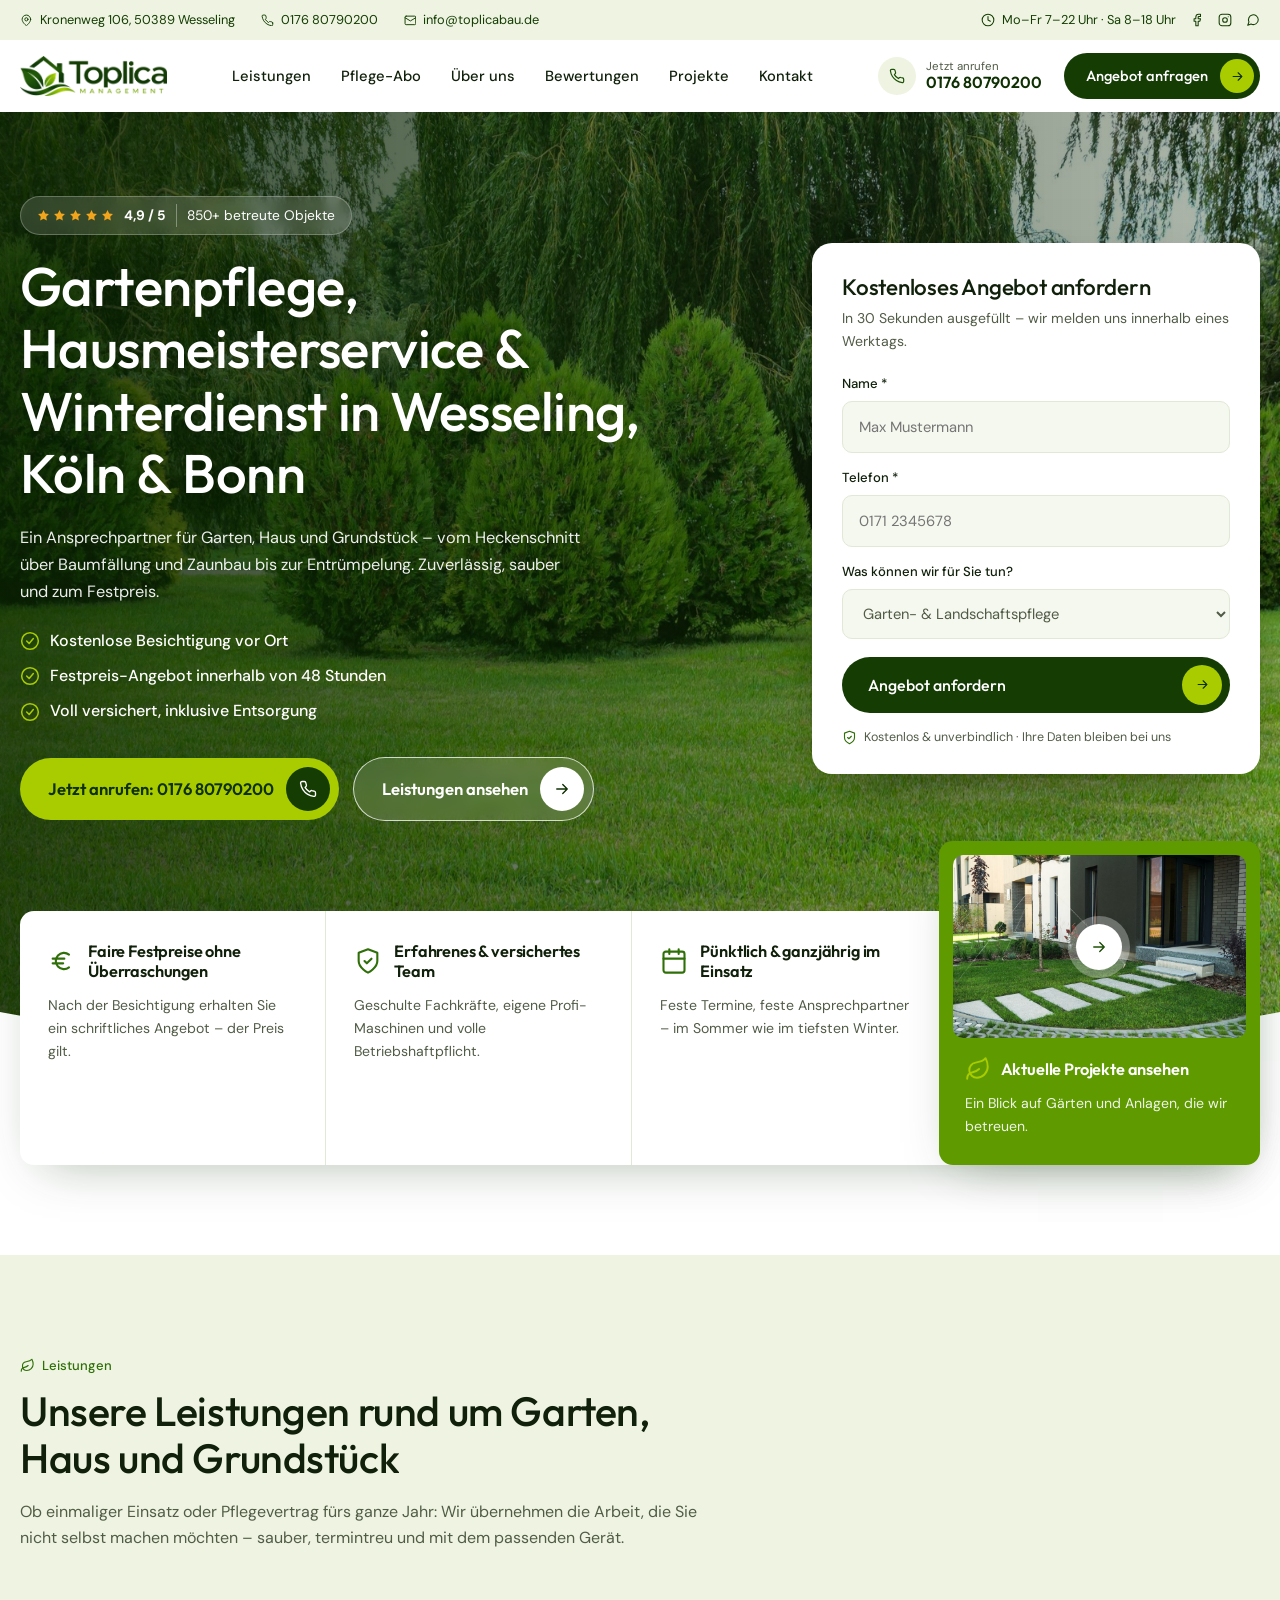
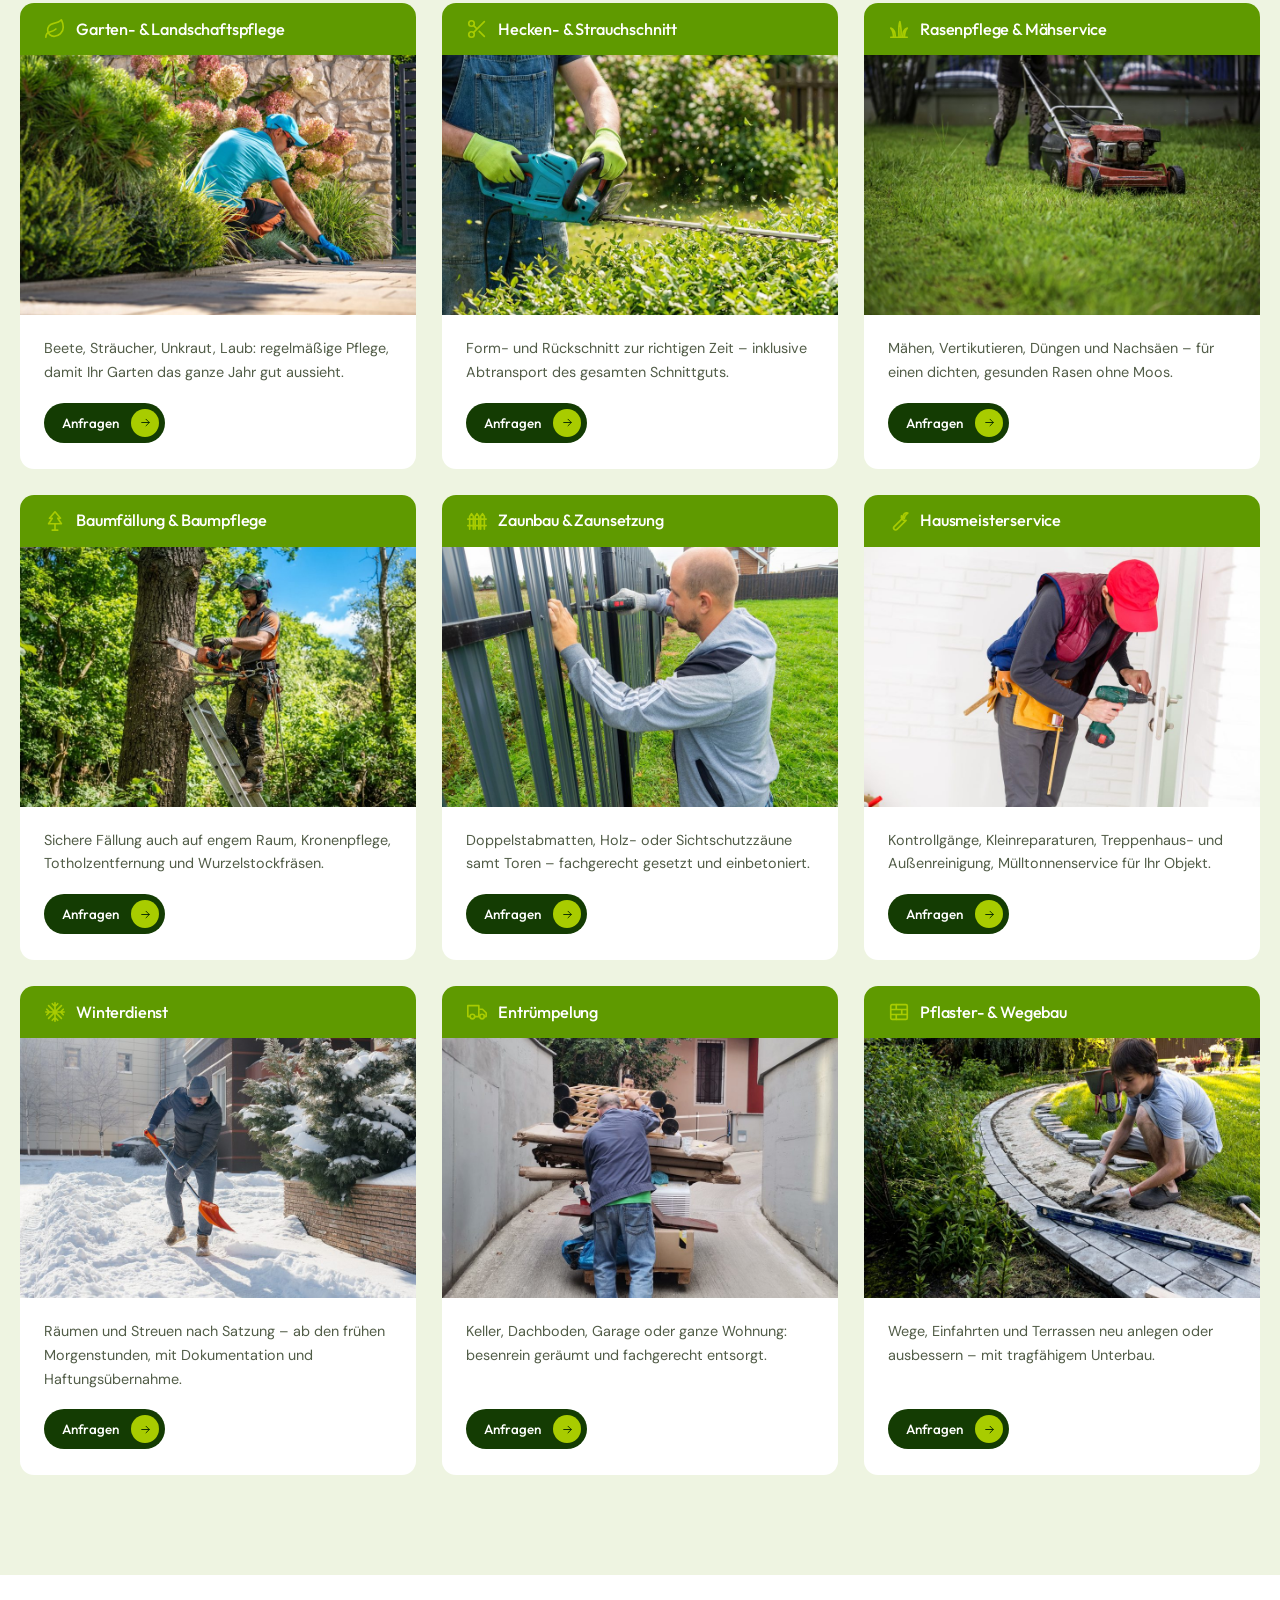
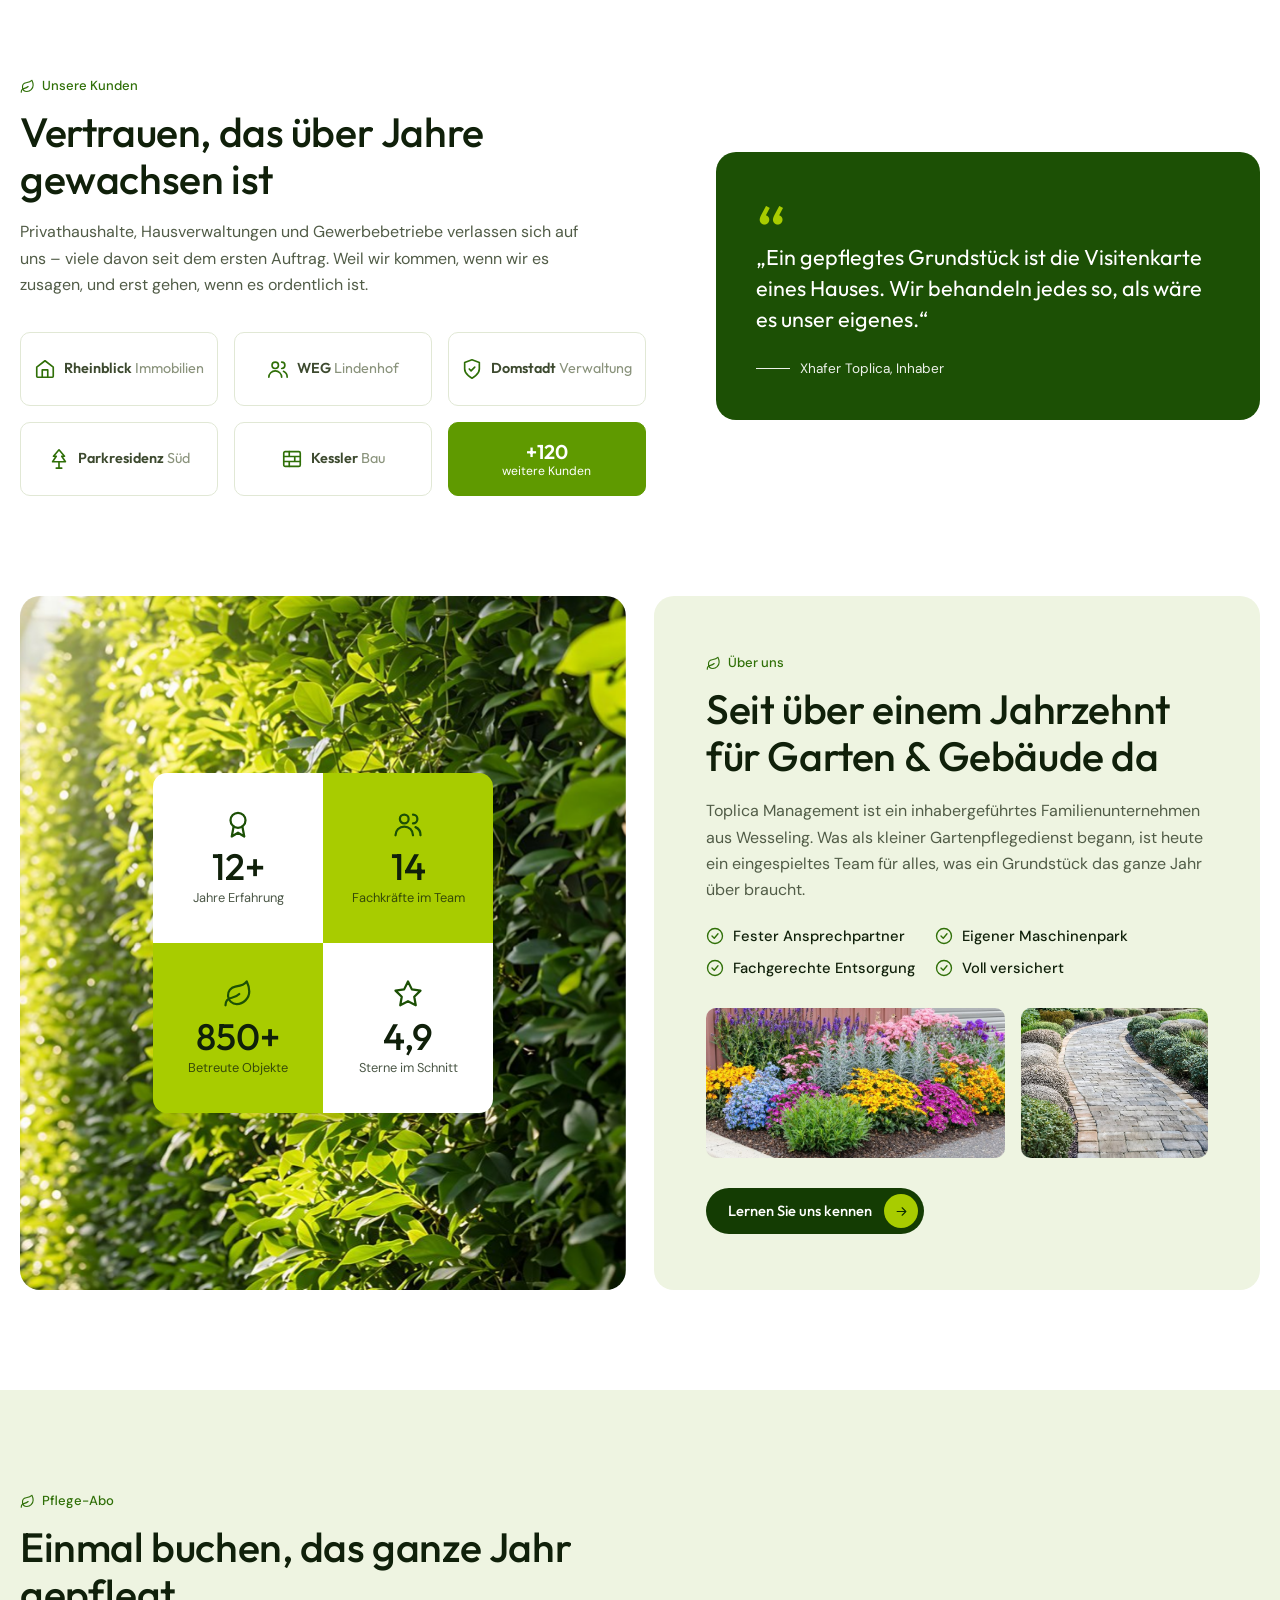
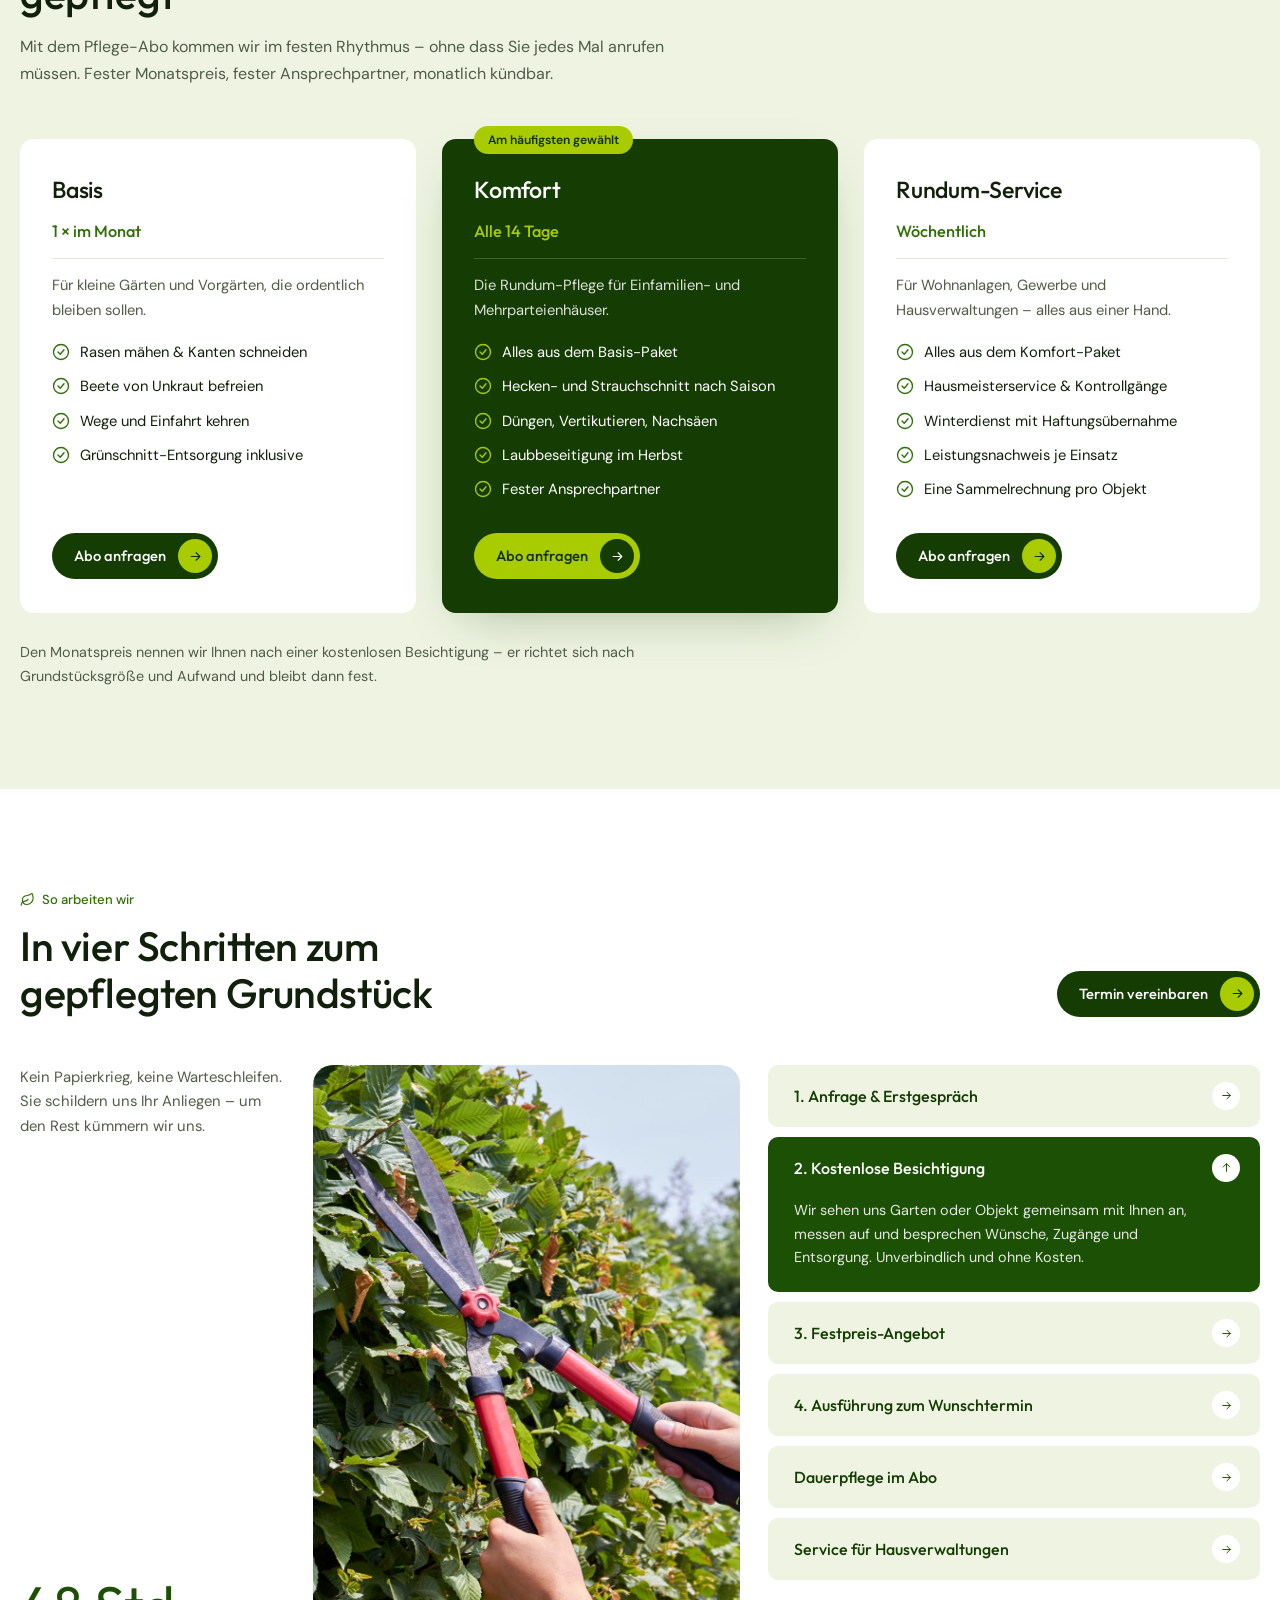
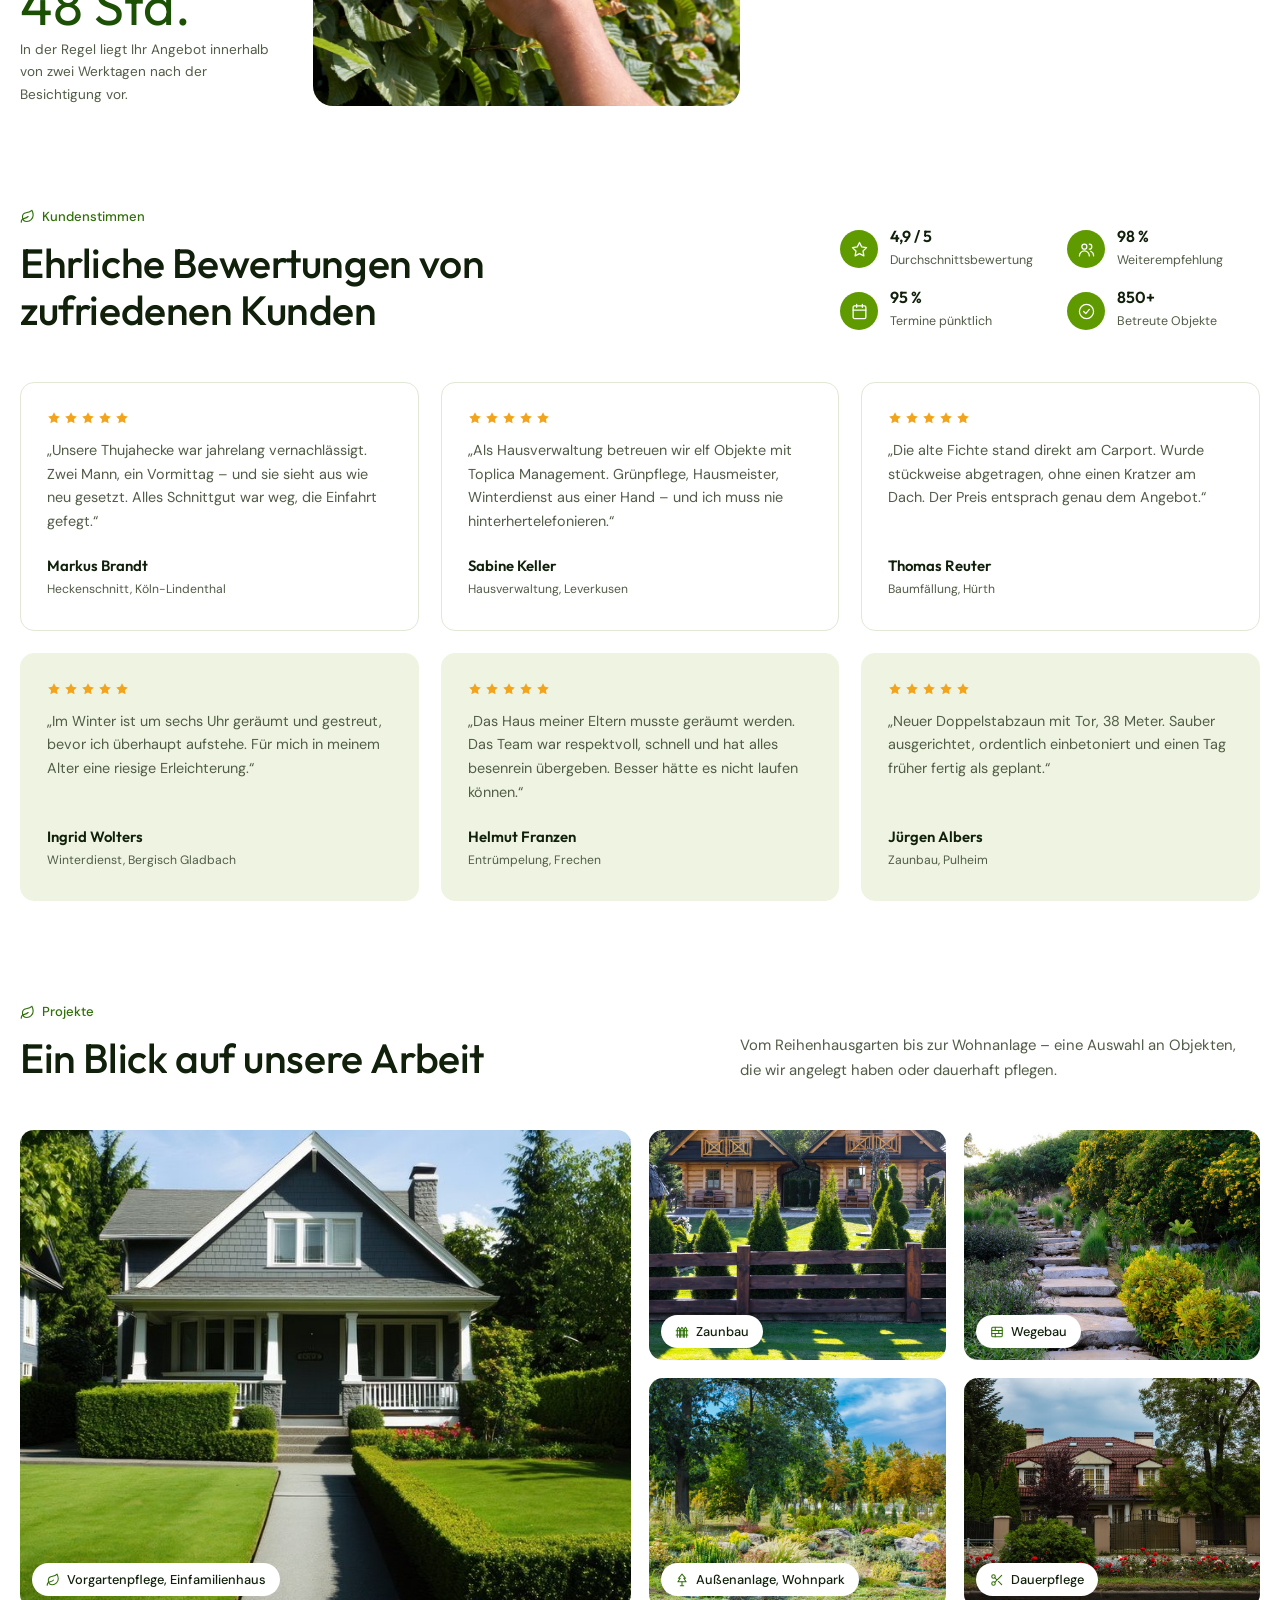
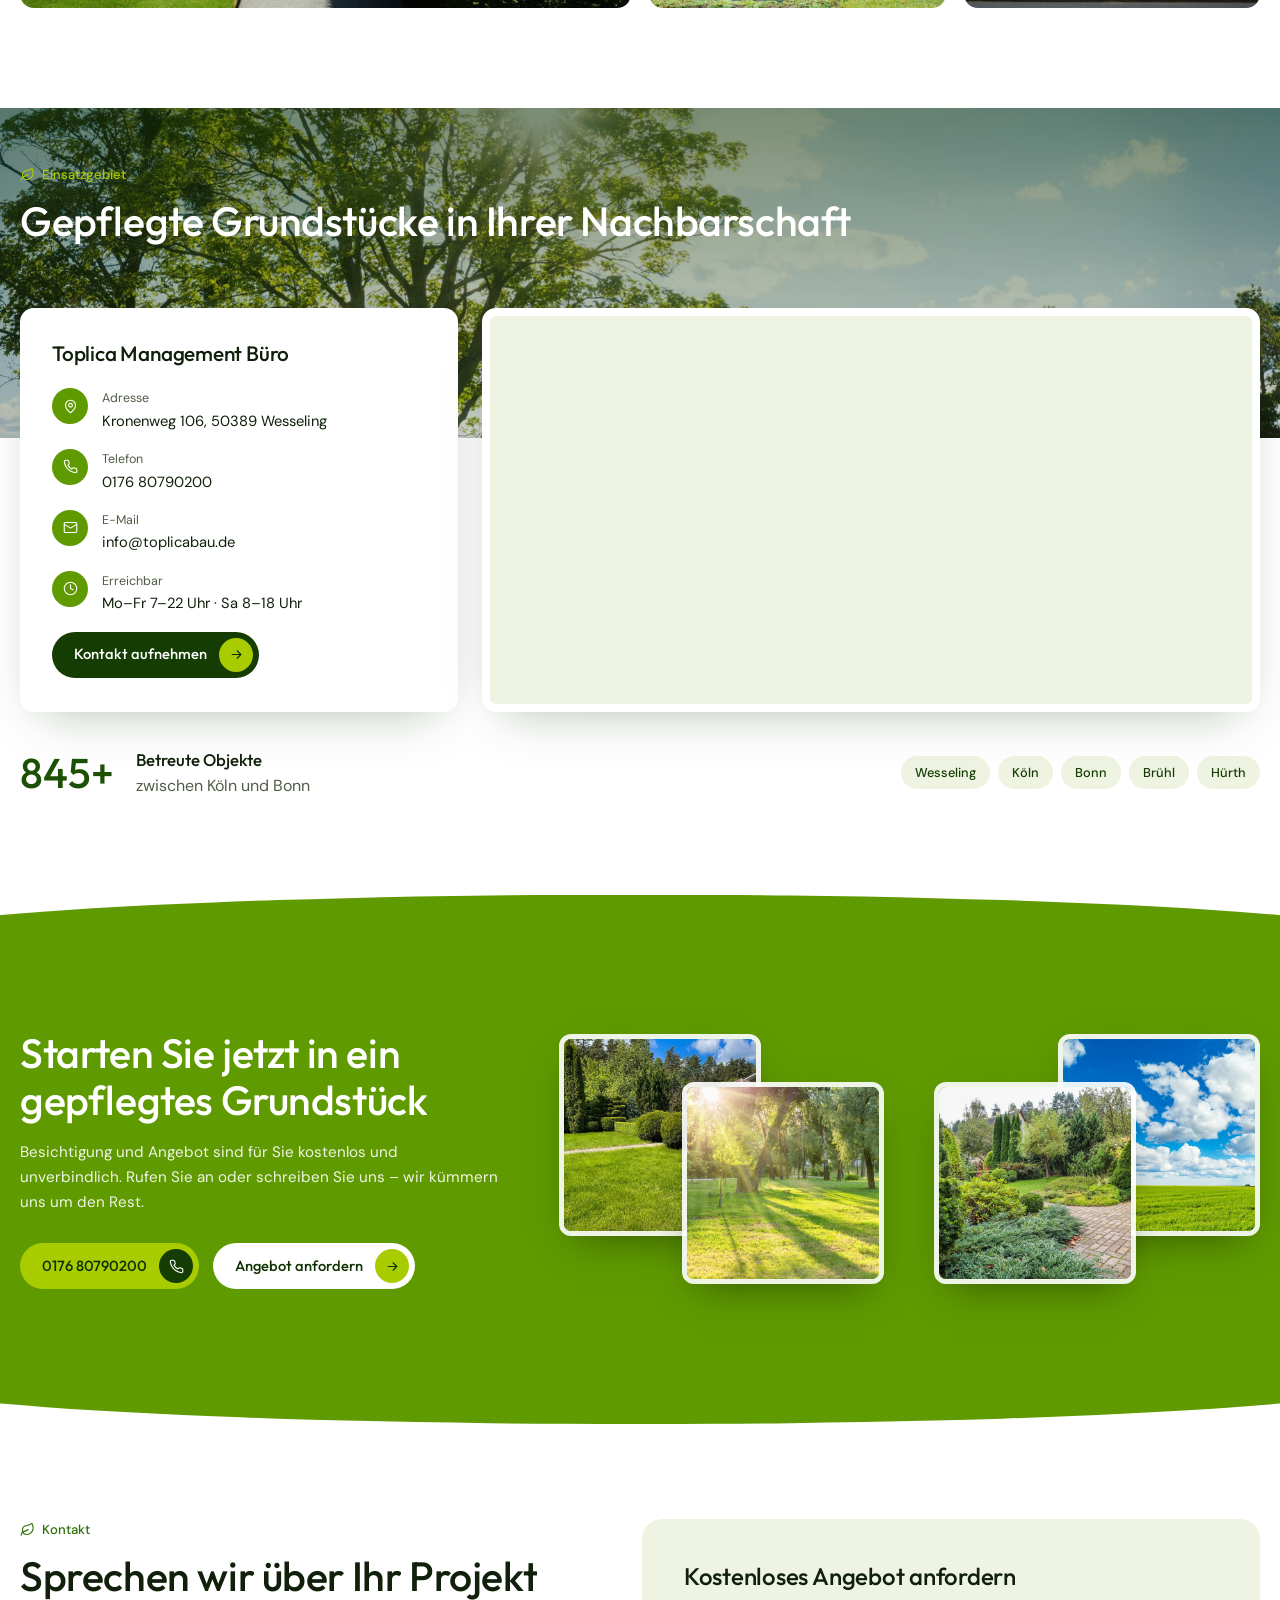
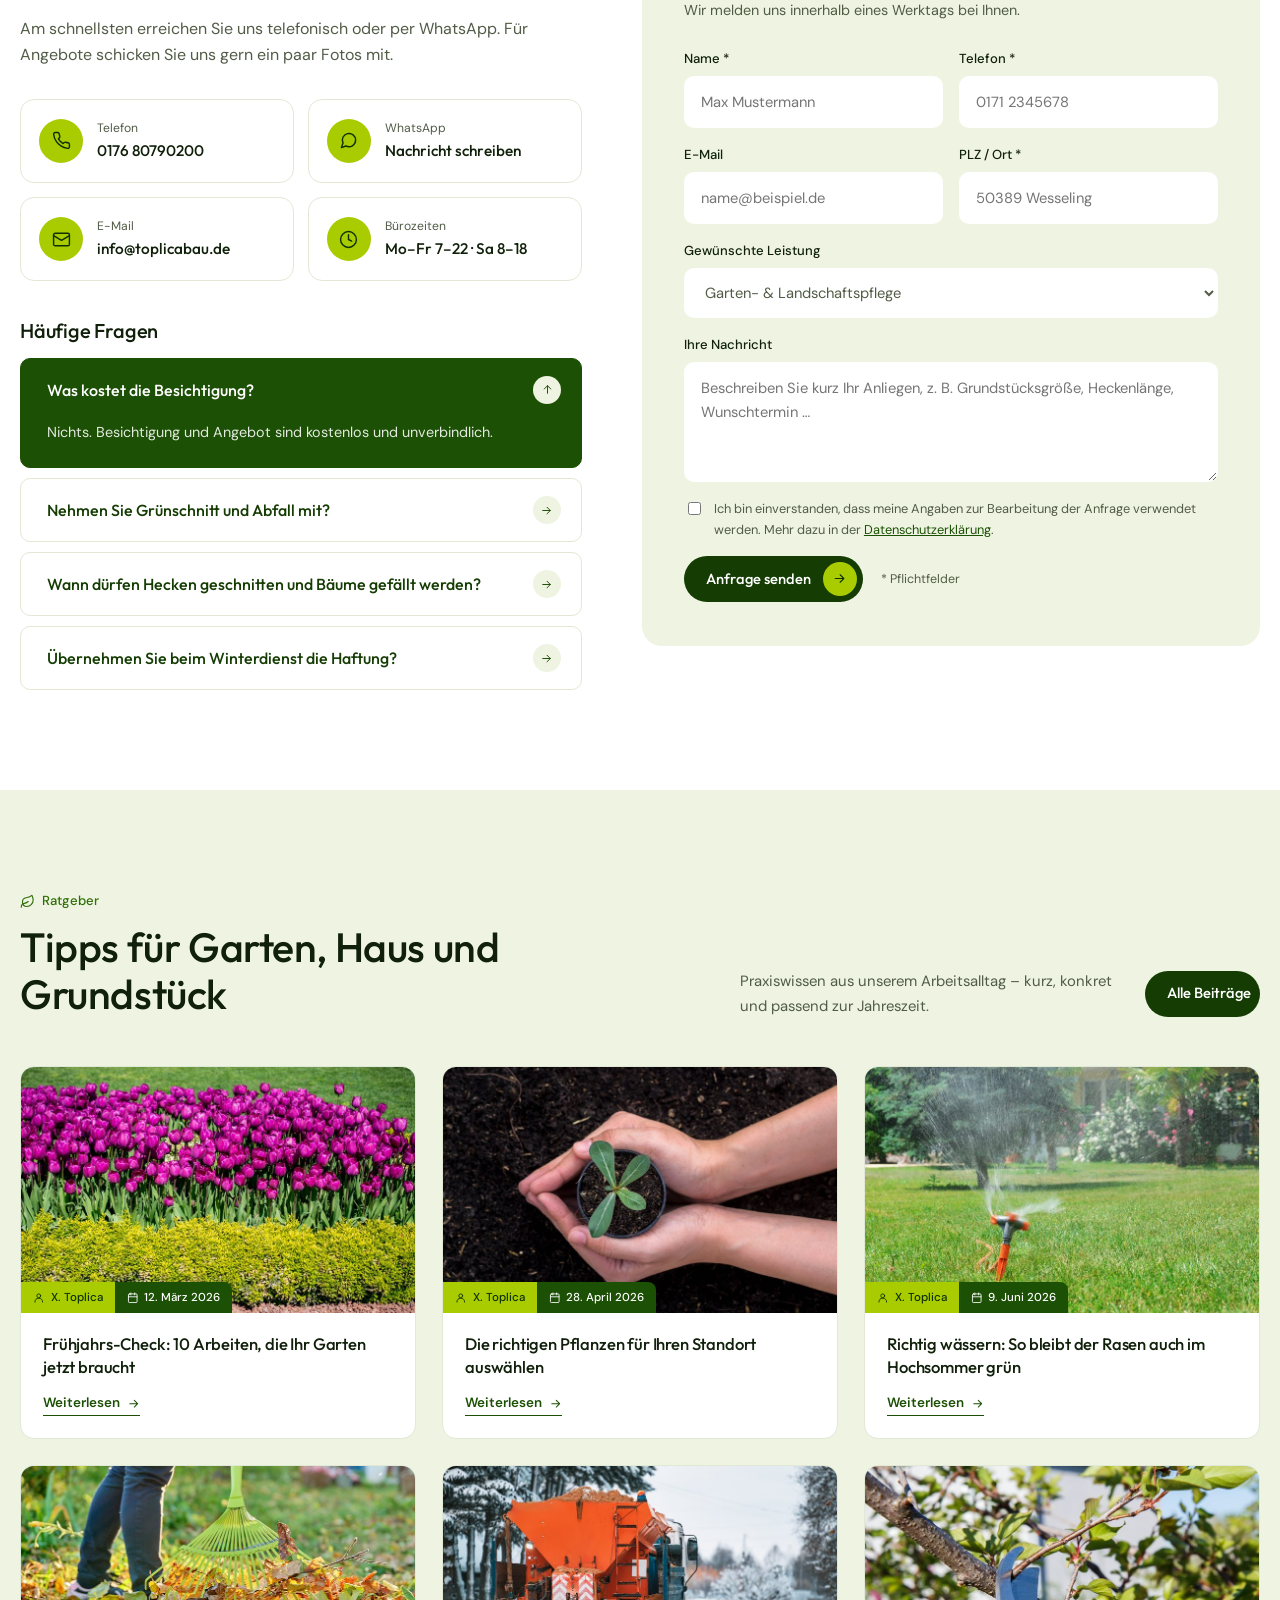
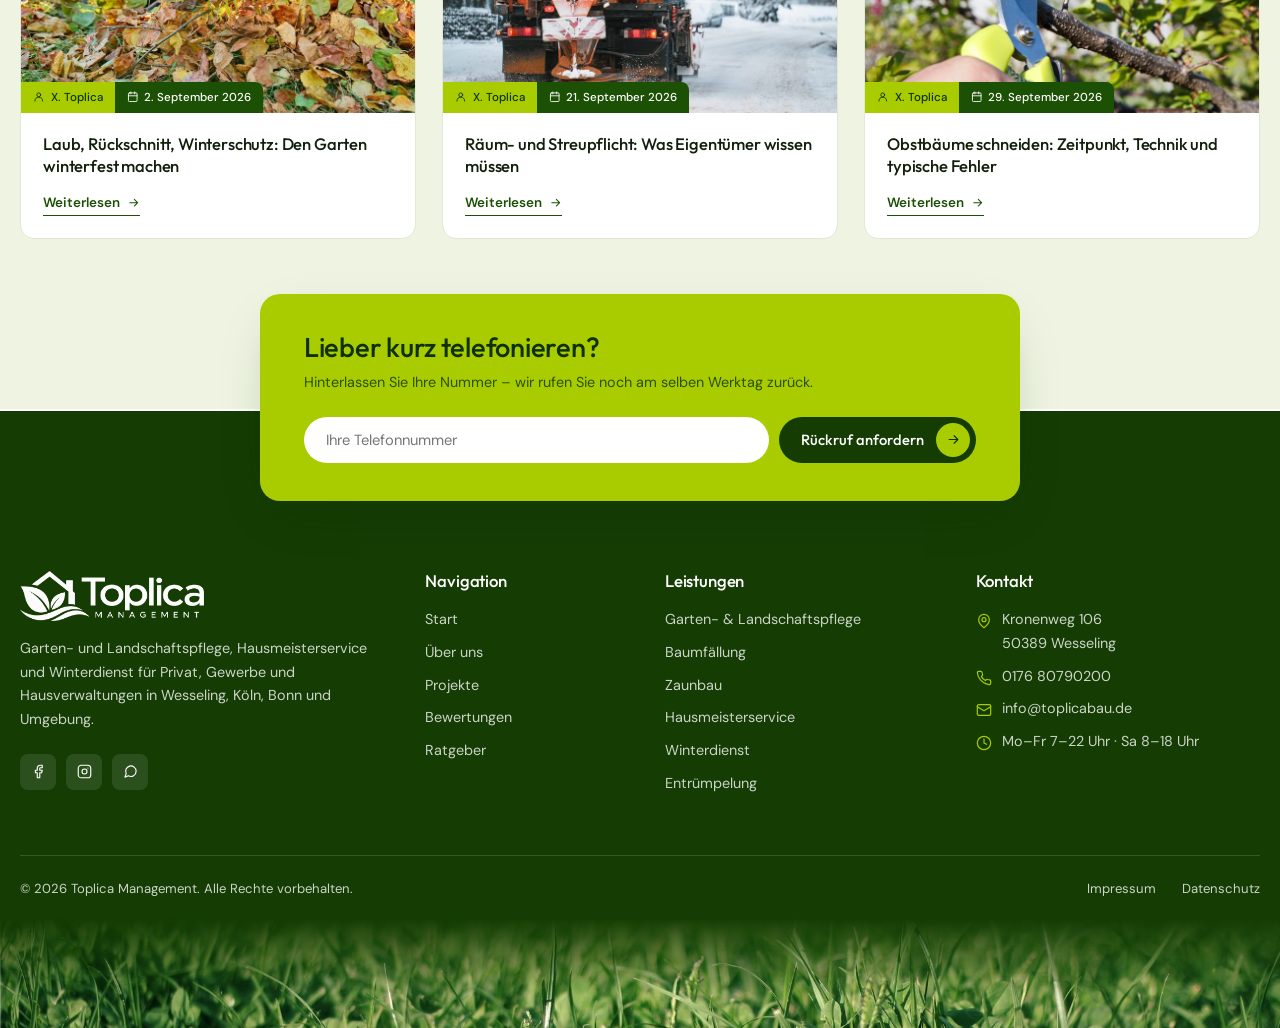
==== commit cc21d9ca: "Formulare senden Anfragen per E-Mail (Resend, Vercel-Funktion) api/anfrage.js verschickt die Anfrage" ====
--- a/index.html
+++ b/index.html
@@ -10,7 +10,7 @@
 <link rel="preconnect" href="https://fonts.googleapis.com">
 <link rel="preconnect" href="https://fonts.gstatic.com" crossorigin>
 <link href="https://fonts.googleapis.com/css2?family=DM+Sans:wght@400;500;600&family=Outfit:wght@400;500;600&display=swap" rel="stylesheet">
-<link rel="stylesheet" href="assets/css/style.css?v=9">
+<link rel="stylesheet" href="assets/css/style.css?v=11">
 <link rel="icon" type="image/png" href="assets/img/favicon.png">
 <link rel="apple-touch-icon" href="assets/img/favicon.png">
 </head>
@@ -108,7 +108,7 @@
     <div class="hero-form reveal" style="--d:.15s" data-form-wrap>
       <h2>Kostenloses Angebot anfordern</h2>
       <p>In 30 Sekunden ausgefüllt – wir melden uns innerhalb eines Werktags.</p>
-      <form data-demo data-form-name="hero">
+      <form data-lead data-form-name="hero"><input type="text" name="website" class="hp" tabindex="-1" autocomplete="off" aria-hidden="true">
         <div class="field"><label for="h-name">Name *</label><input id="h-name" name="name" required autocomplete="name" placeholder="Max Mustermann"></div>
         <div class="field"><label for="h-tel">Telefon *</label><input id="h-tel" name="telefon" type="tel" required autocomplete="tel" placeholder="0171 2345678"></div>
         <div class="field"><label for="h-leistung">Was können wir für Sie tun?</label>
@@ -511,7 +511,7 @@
     <div class="form reveal" id="angebot" style="--d:.15s" data-form-wrap>
       <h3>Kostenloses Angebot anfordern</h3>
       <p>Wir melden uns innerhalb eines Werktags bei Ihnen.</p>
-      <form class="form-grid" data-demo data-form-name="kontakt">
+      <form class="form-grid" data-lead data-form-name="kontakt"><input type="text" name="website" class="hp" tabindex="-1" autocomplete="off" aria-hidden="true">
         <div class="field"><label for="f-name">Name *</label><input id="f-name" name="name" required autocomplete="name" placeholder="Max Mustermann"></div>
         <div class="field"><label for="f-tel">Telefon *</label><input id="f-tel" name="telefon" type="tel" required autocomplete="tel" placeholder="0171 2345678"></div>
         <div class="field only-d"><label for="f-mail">E-Mail</label><input id="f-mail" name="email" type="email" autocomplete="email" placeholder="name@beispiel.de"></div>
@@ -590,7 +590,7 @@
     <div class="callback reveal" data-form-wrap>
       <h2>Lieber kurz telefonieren?</h2>
       <p>Hinterlassen Sie Ihre Nummer – wir rufen Sie noch am selben Werktag zurück.</p>
-      <form data-demo data-form-name="rueckruf">
+      <form data-lead data-form-name="rueckruf"><input type="text" name="website" class="hp" tabindex="-1" autocomplete="off" aria-hidden="true">
         <input type="tel" name="rueckruf" required placeholder="Ihre Telefonnummer" aria-label="Ihre Telefonnummer">
         <button class="btn" type="submit">Rückruf anfordern <span class="ico"><svg class="i"><use href="#arrow"/></svg></span></button>
       </form>
@@ -655,6 +655,6 @@
   <a href="#angebot" class="offer"><svg class="i"><use href="#mail"/></svg> Angebot anfordern</a>
 </div>
 
-<script src="assets/js/main.js?v=9"></script>
+<script src="assets/js/main.js?v=11"></script>
 </body>
 </html>
--- a/assets/css/style.css
+++ b/assets/css/style.css
@@ -741,3 +741,12 @@
 .nav .container { height: 72px; }
 .footer .logo img { height: 50px; }
 @media (max-width: 640px) { .logo img { height: 34px; } .nav .container { height: 62px; } .footer .logo img { height: 44px; } }
+body { overflow-x: clip; }
+.nav { position: sticky; top: 0; z-index: 50; }
+
+/* Formular-Zustände */
+.hp { position: absolute !important; left: -9999px; width: 1px; height: 1px; opacity: 0; }
+.form-error { display: none; margin-top: 16px; background: #fff; border-left: 4px solid #c0392b; border-radius: 10px; padding: 14px 18px; color: #8a241a; font-weight: 500; font-size: .9rem; text-align: left; }
+.form-error a { text-decoration: underline; white-space: nowrap; }
+[data-form-wrap].failed .form-error { display: block; }
+[data-form-wrap].sending button[type="submit"] { opacity: .6; cursor: progress; }
